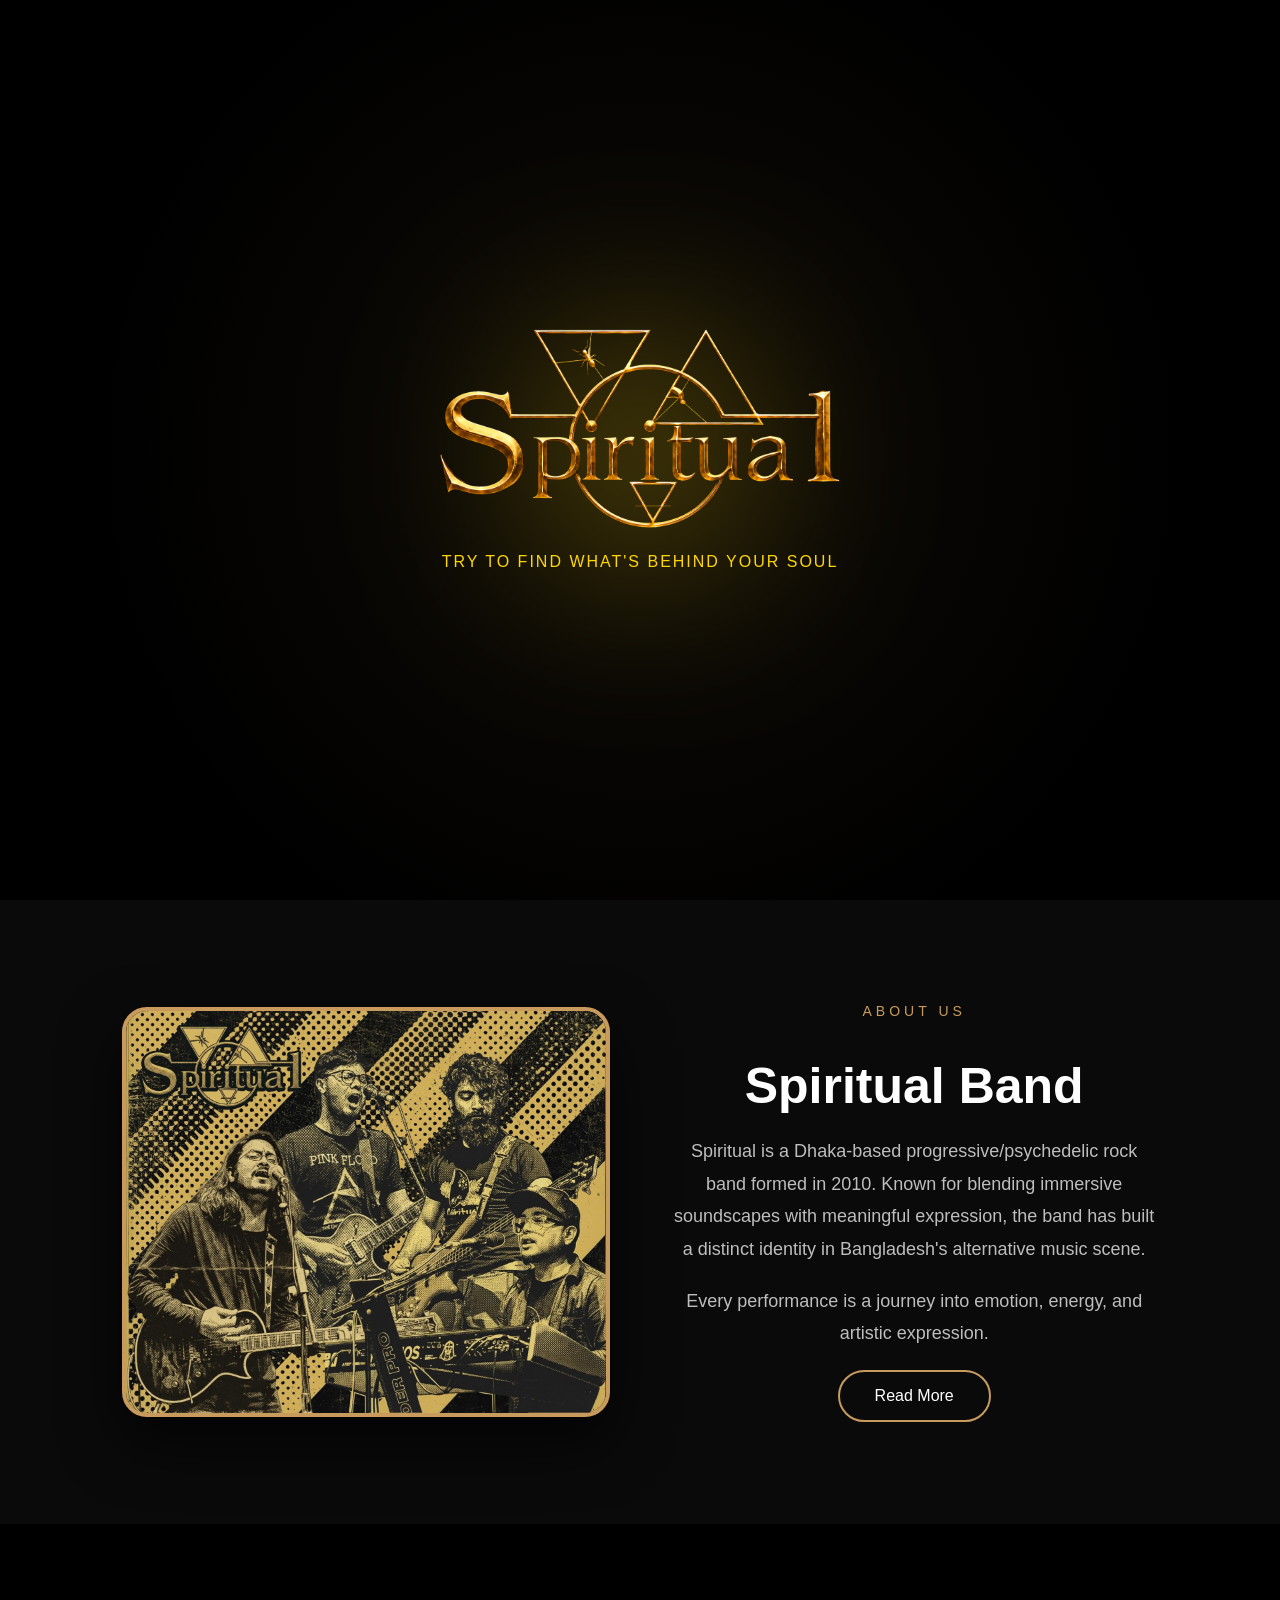
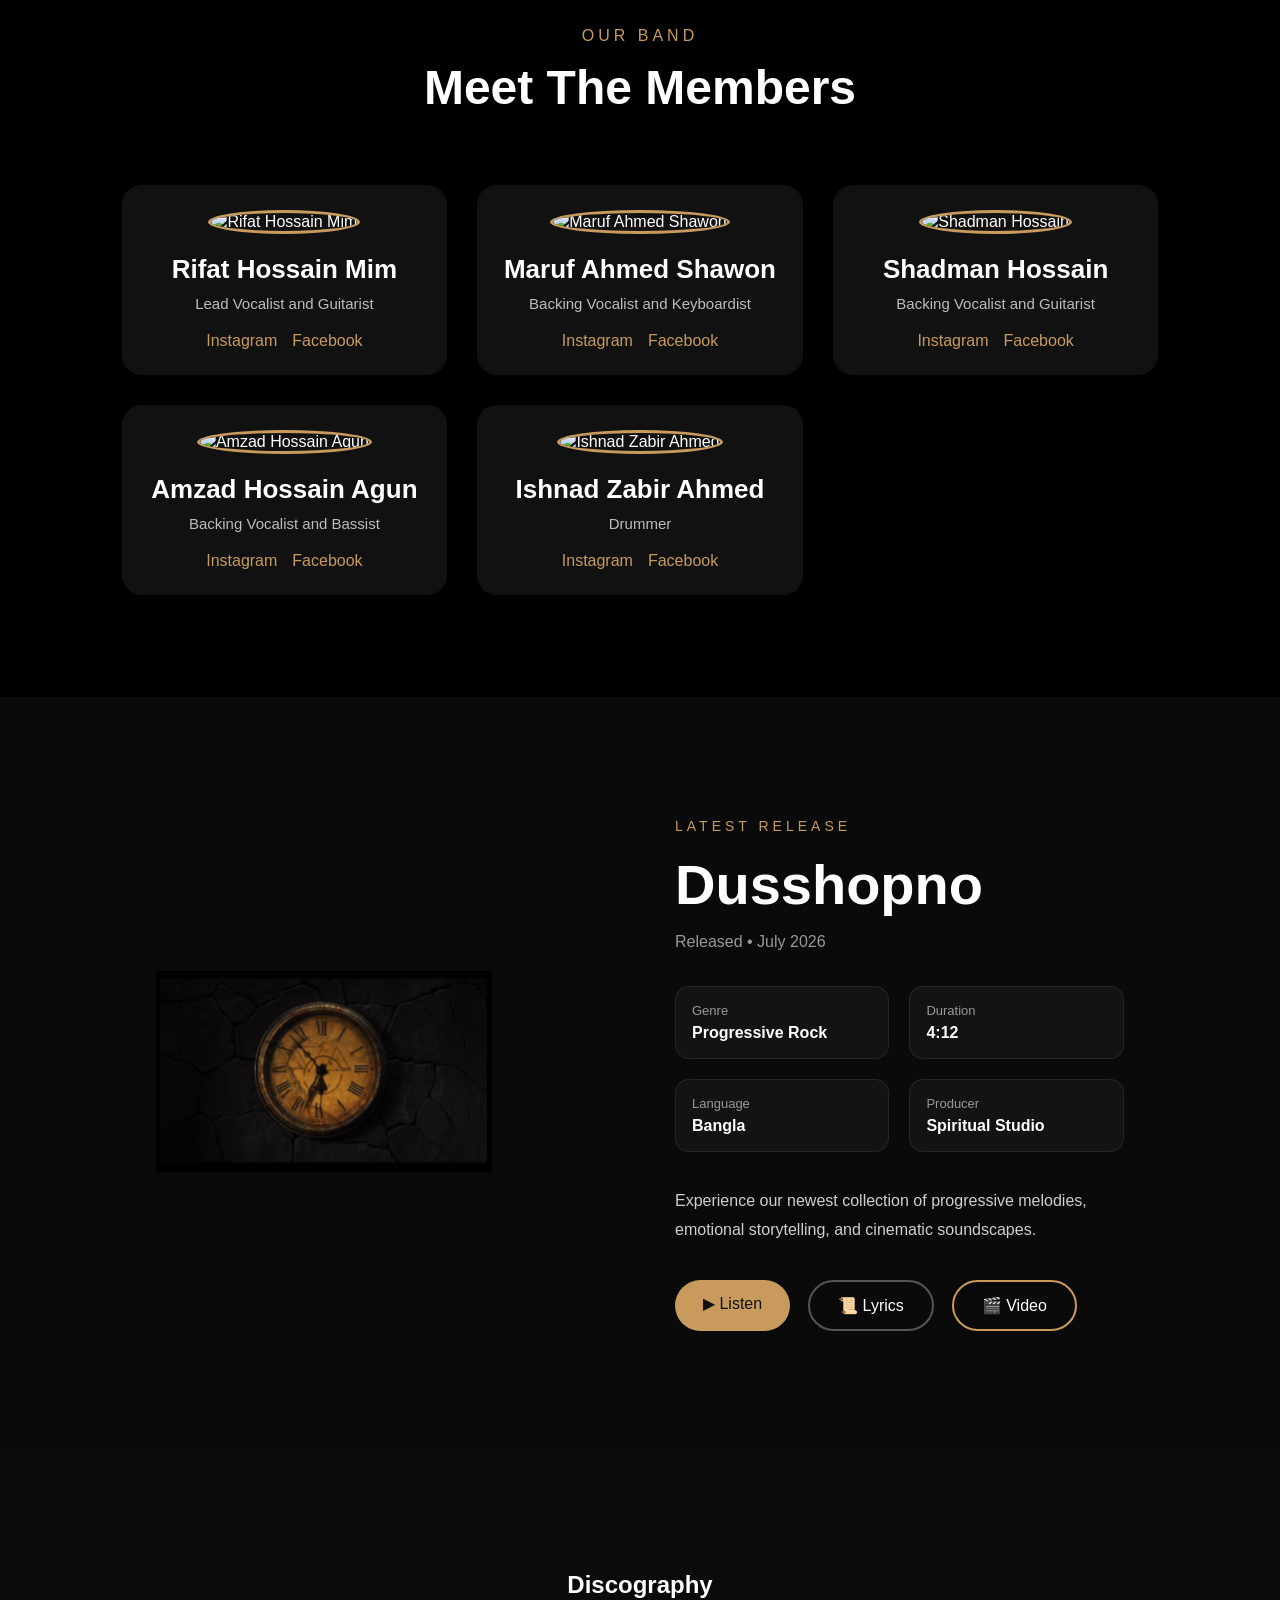
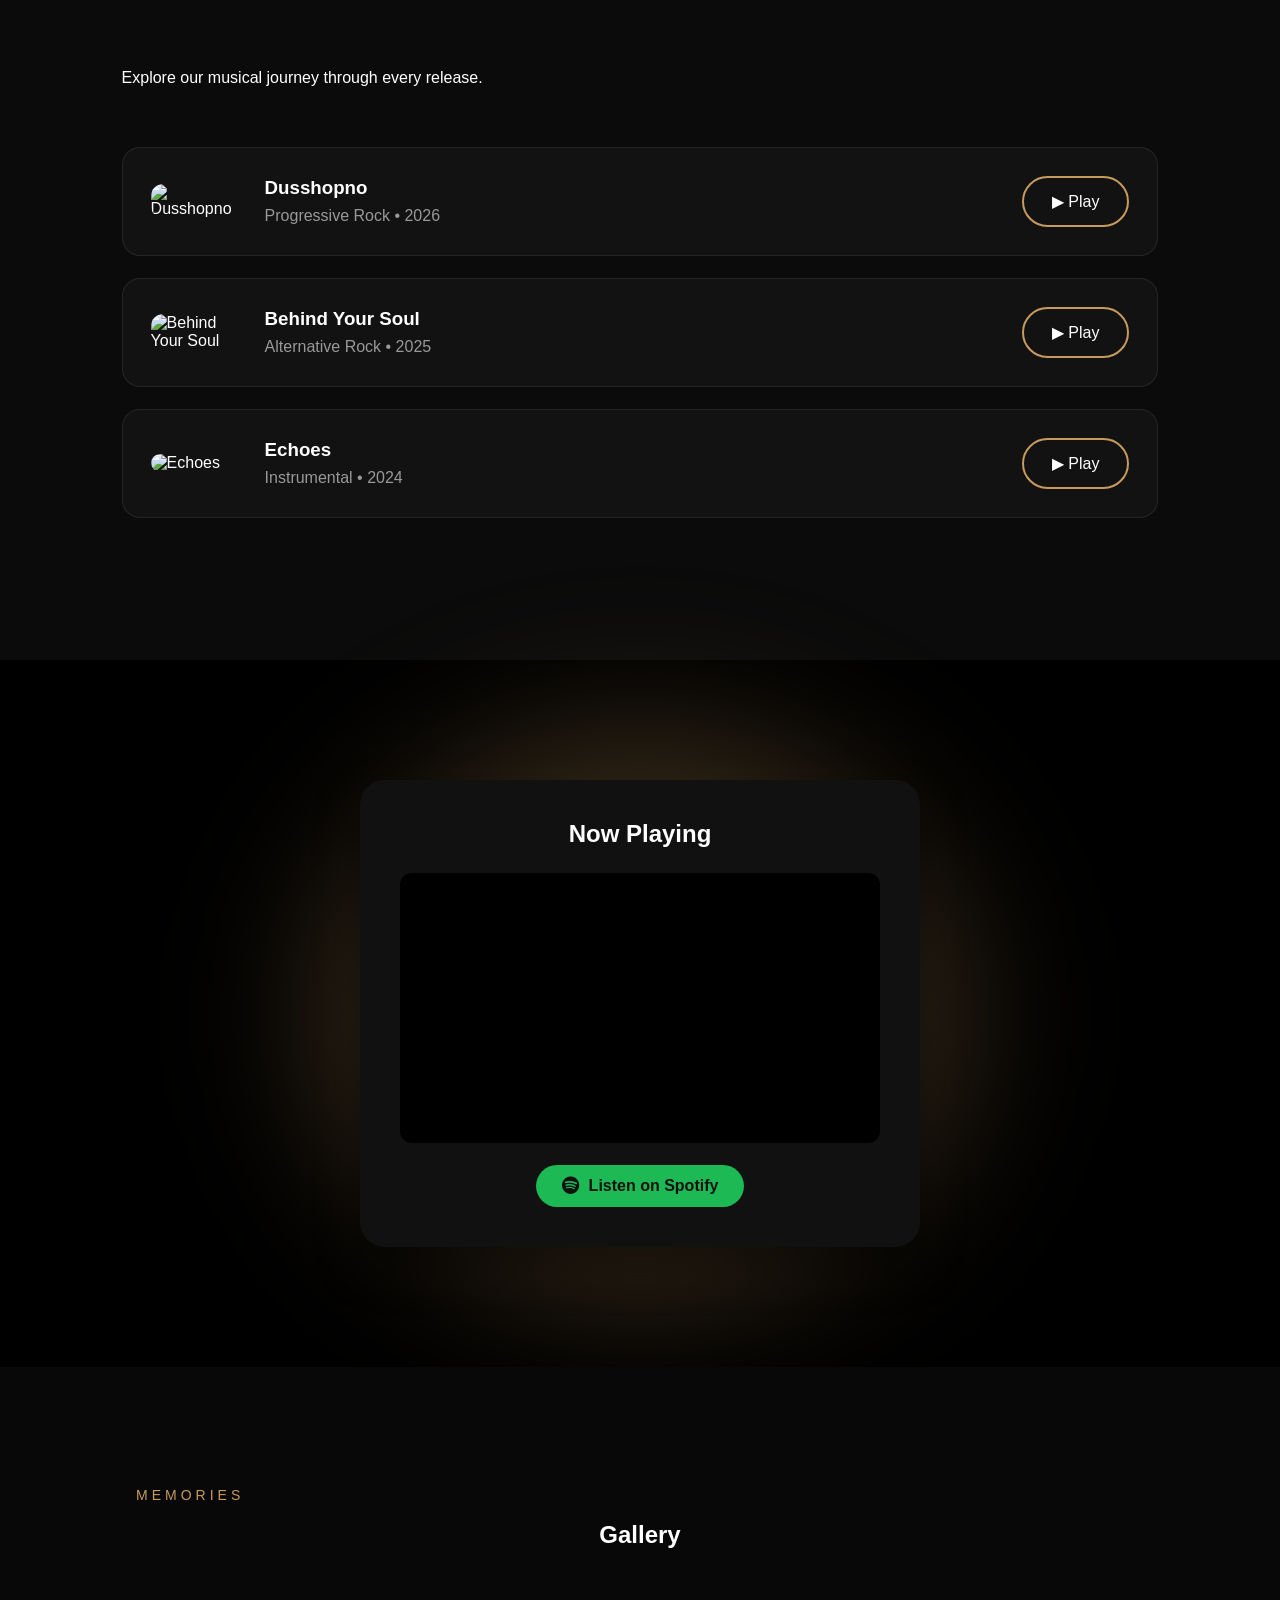
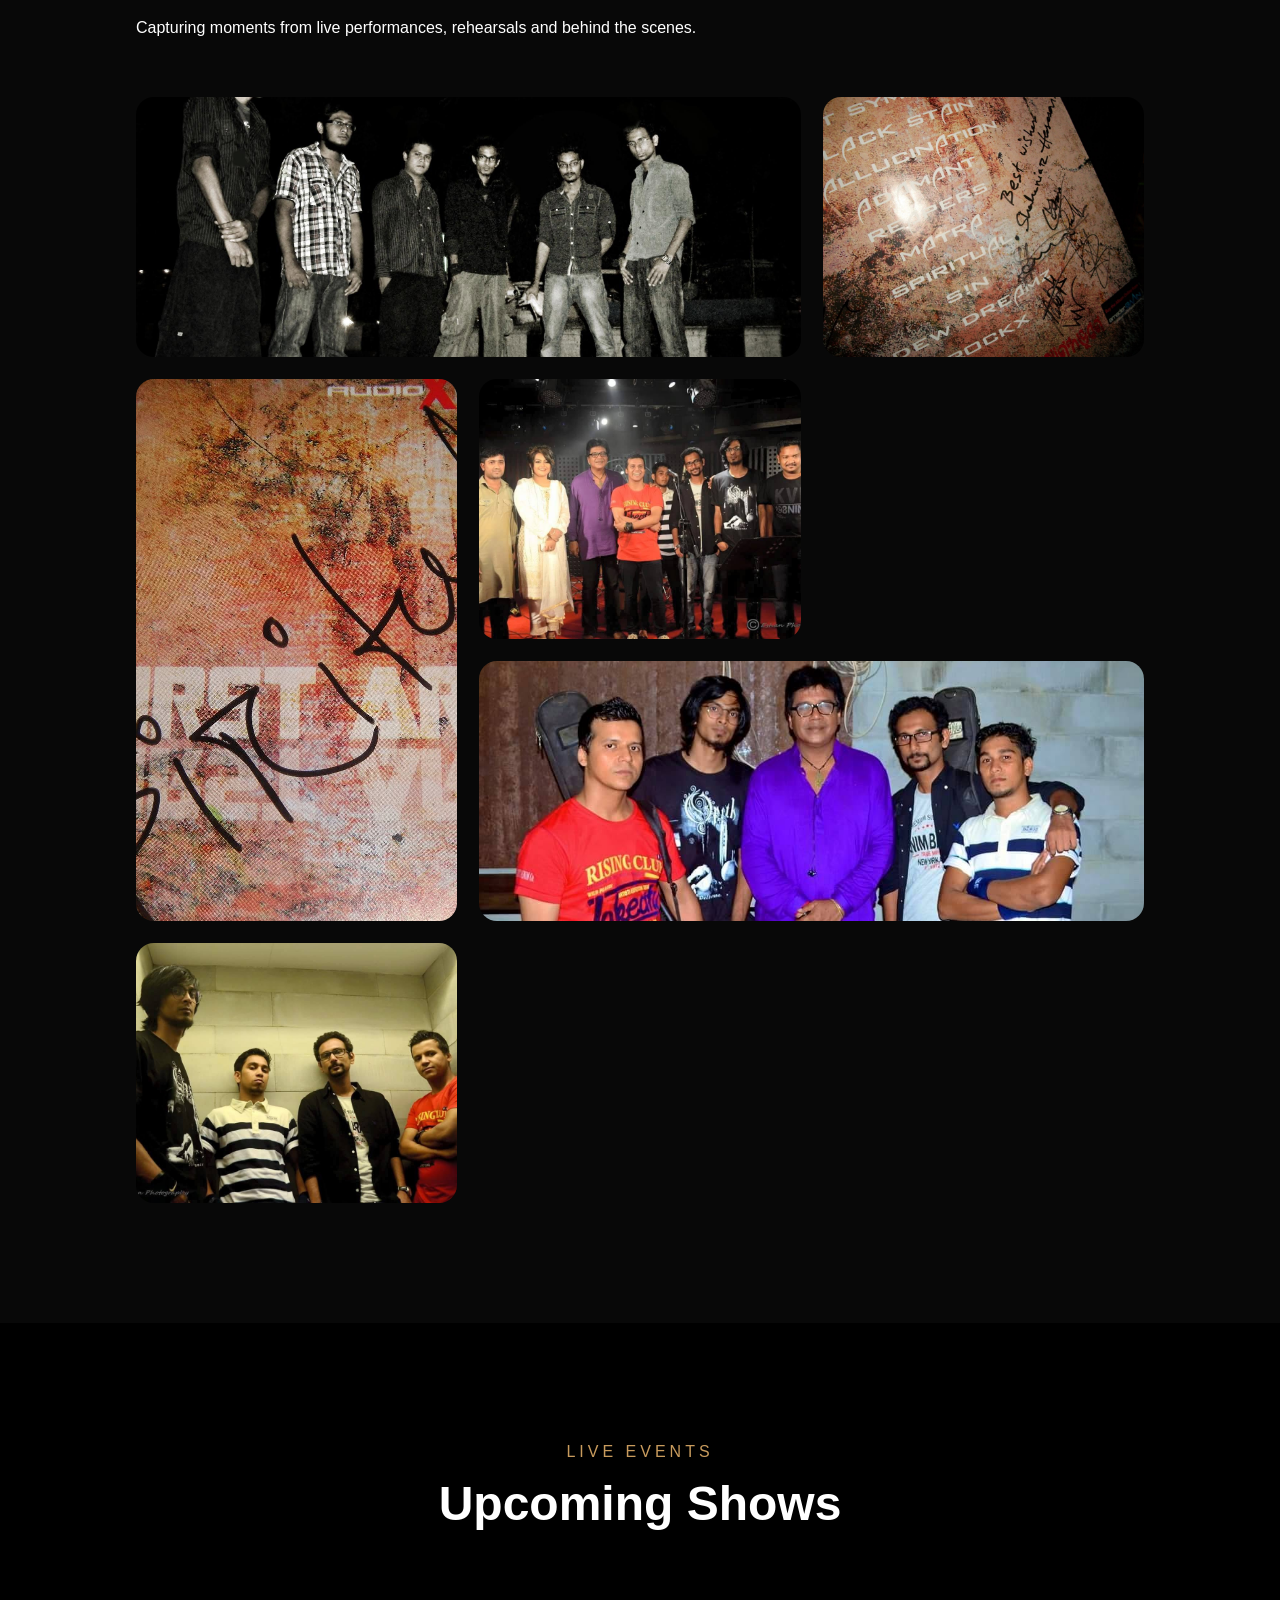
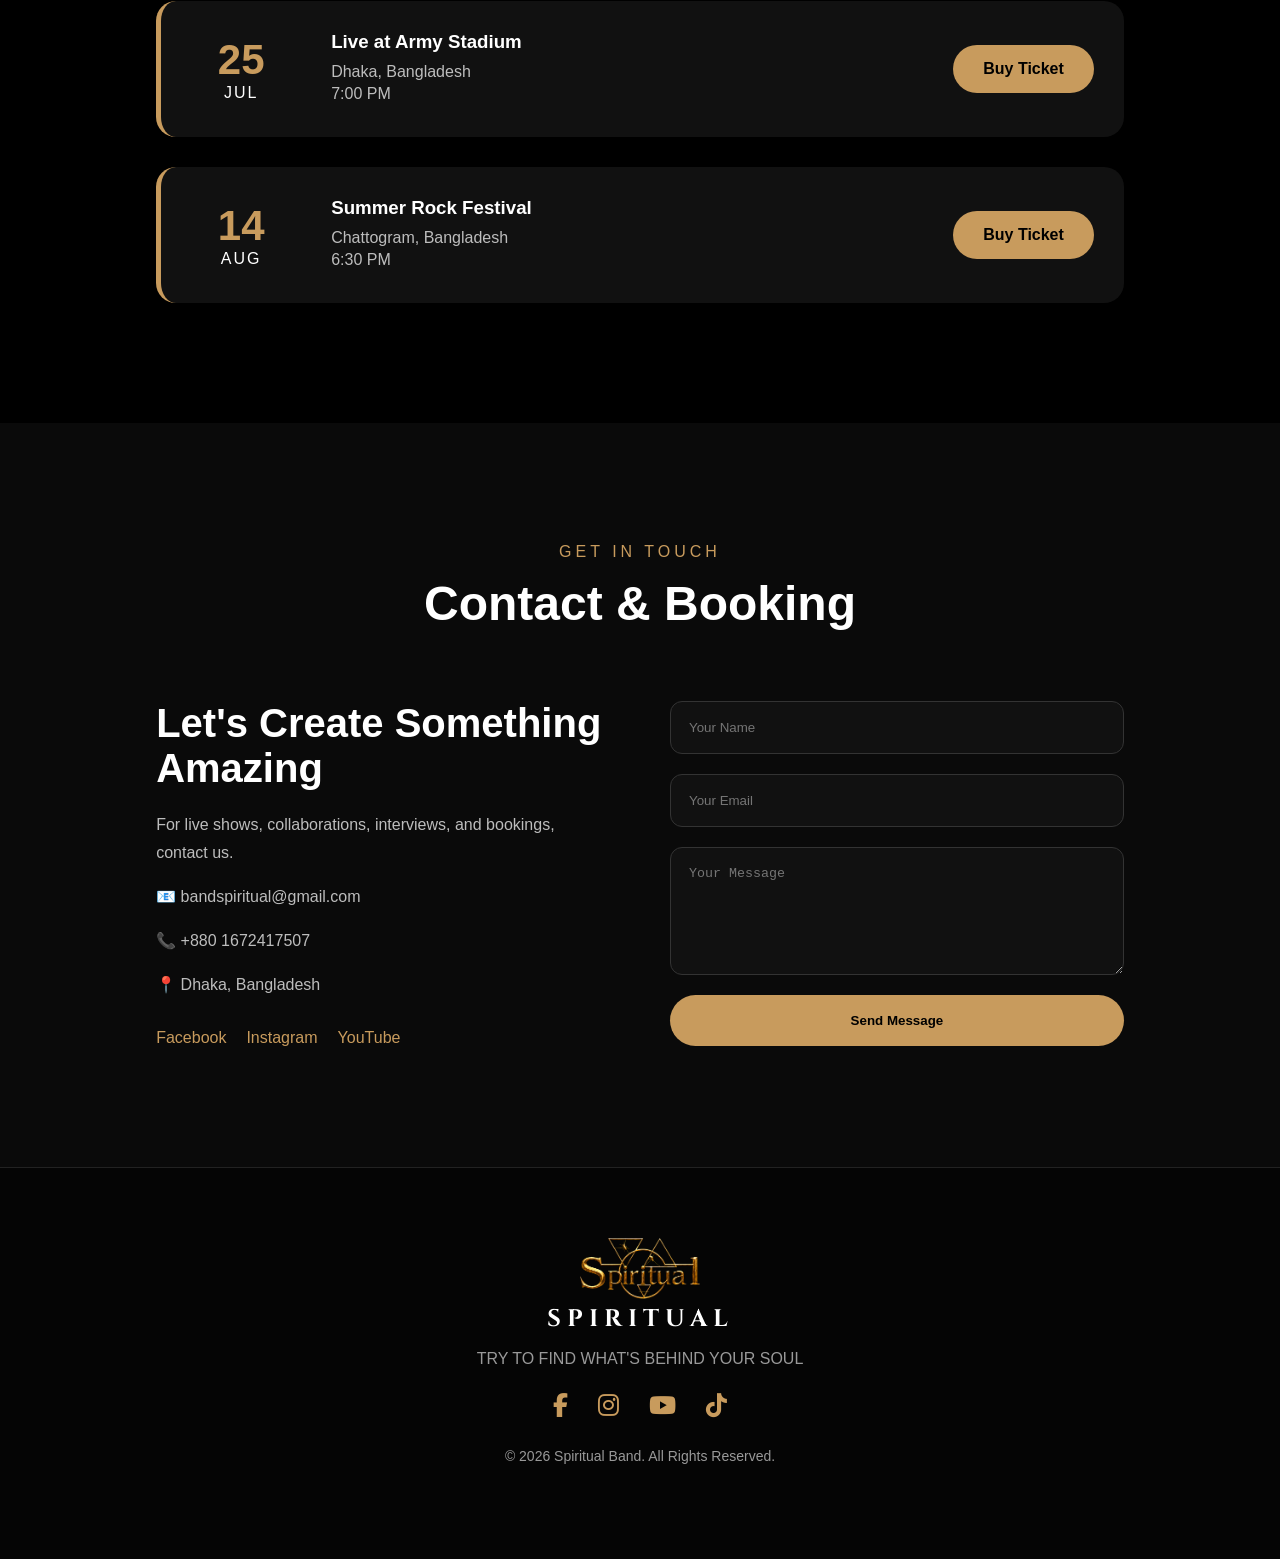
==== index.html @ 1801bd1a "Connect music player with youtube and spotify" ====
<!DOCTYPE html>
<html lang="en">
<head>
    <meta charset="UTF-8">
    <meta name="viewport" content="width=device-width, initial-scale=1.0">

    <link rel="preconnect" href="https://fonts.googleapis.com">
    <link rel="preconnect" href="https://fonts.gstatic.com" crossorigin>
    <link href="https://fonts.googleapis.com/css2?family=Cinzel:wght@400;600;700&family=Poppins:wght@300;400;500;600&display=swap" rel="stylesheet">   
    <link rel="stylesheet" href="css/style.css">
    <link rel="stylesheet"
    href="https://cdnjs.cloudflare.com/ajax/libs/font-awesome/6.5.2/css/all.min.css">

    <title>Spiritual Band</title>
</head>
<body>
   <div id="preloader">
    <div class="smoke"></div>
    <div class="loader-overlay"></div>

    <div class="loader-content">

        <img src="assets/images/SL logo.png" class="loader-logo">

        <p class="loader-text">
            TRY TO FIND WHAT'S BEHIND YOUR SOUL
        </p>

    </div>
</div>

<!-- 🔊 SOUND -->
<audio id="introSound" src="assets/sounds/intro.mp3"></audio>

    
    <header>

    <nav class="navbar">

        <a href="#home" class="logo">
            <img src="./assets/images/SL logo.png" alt="SPIRITUAL Logo">
        </a>

        <ul class="nav-links">

            <li><a href="#home">Home</a></li>
            <li><a href="#about">About</a></li>
            <li><a href="#members">Members</a></li>
            <li><a href="#music">Music</a></li>
            <li><a href="#gallery">Gallery</a></li>
            <li><a href="#events">Events</a></li>
            <li><a href="#contact">Contact</a></li>

        </ul>




 <div class="hamburgerBtn" id="hamburgerBtn">
    ☰
</div>

<div class="menu-overlay" id="overlay"></div>
    </nav>

</header>
    
 
    <main>
        
        <section class="hero" id="home">


    <!-- Dark Overlay -->
    <div class="hero-overlay"></div>
    <div class="hero-balance"></div>

    <!-- Hero Content -->
    <div class="hero-content fade-up">

        <a href="#music" class="hero-btn">
            Explore Music
        </a>

    </div>

</section>
        <section class="about fade-up" id="about">

    <div class="container">

        <div class="about-image">

            <img src="assets/images/Band img.jpg" alt="Spiritual Band">

        </div>

        <div class="about-content">

            <span class="section-subtitle">
                ABOUT US
            </span>

            <h2>
                Spiritual Band
            </h2>

            <p>
                Spiritual is a Dhaka-based progressive/psychedelic rock band formed in
2010. Known for blending immersive soundscapes with meaningful
expression, the band has built a distinct identity in Bangladesh's
alternative music scene.
            </p>

            <p>
                Every performance is a journey into emotion, energy,
                and artistic expression.
            </p>

            <a href="our-story.html" class="about-btn">
                Read More
            </a>

        </div>

    </div>

</section>

<section class="members fade-up" id="members">

    <div class="members-container">

        <div class="section-title">

            <span>OUR BAND</span>

            <h2>Meet The Members</h2>

        </div>

        <div class="members-grid">

            <div class="member-card">

                <img src="assets/images/members/Mim1.jpg" alt="Rifat Hossain Mim">

                <h3>Rifat Hossain Mim</h3>

                <p>Lead Vocalist and Guitarist</p>

                <div class="socials">

                    <a href="#">Instagram</a>

                    <a href="#">Facebook</a>

                </div>

            </div>

            <div class="member-card">

                <img src="assets/images/members/Maruf1.jpg" alt="Maruf Ahmed Shawon">

                <h3>Maruf Ahmed Shawon</h3>

                <p>Backing Vocalist and Keyboardist</p>

                <div class="socials">

                    <a href="#">Instagram</a>

                    <a href="#">Facebook</a>

                </div>

            </div>

            <div class="member-card">

                <img src="assets/images/members/Shadman1.jpg" alt="Shadman Hossain">

                <h3>Shadman Hossain</h3>

                <p>Backing Vocalist and Guitarist</p>

                <div class="socials">

                    <a href="#">Instagram</a>

                    <a href="#">Facebook</a>

                </div>

            </div>

                
            <div class="member-card">

                <img src="assets/images/members/Agun1.jpg" alt="Amzad Hossain Agun">

                <h3>Amzad Hossain Agun</h3>

                <p>Backing Vocalist and Bassist</p>

                <div class="socials">

                    <a href="#">Instagram</a>

                    <a href="#">Facebook</a>

                </div>
            </div>

            <div class="member-card">

                <img src="assets/images/members/Xabir.jpg" alt="Ishnad Zabir Ahmed">

                <h3>Ishnad Zabir Ahmed</h3>

                <p>Drummer</p>

                <div class="socials">

                    <a href="#">Instagram</a>

                    <a href="#">Facebook</a>

                </div>
            </div>
            
        </div>

    </div>

</section>

<section class="album fade-up" id="album">

    <div class="album-container">

        <div class="album-image">

            <img src="assets/images/Albums/dusshopno.png"
                 alt="Latest Album">

        </div>

        <div class="album-content">

            <span class="section-subtitle">
                LATEST RELEASE
            </span>

            <h2>Dusshopno</h2>

            <p class="release-date">

Released • July 2026

</p>

<div class="album-meta">

    <div class="fade-up">

        <span>Genre</span>
        <strong>Progressive Rock</strong>

    </div>

    <div class="fade-up">

        <span>Duration</span>
        <strong>4:12</strong>

    </div>

    <div class="fade-up">

        <span>Language</span>
        <strong>Bangla</strong>

    </div>

    <div class="fade-up">

        <span>Producer</span>
        <strong>Spiritual Studio</strong>

    </div>

</div>

            <p class="album-description">

            Experience our newest collection of
            progressive melodies, emotional storytelling,
            and cinematic soundscapes.

            </p>

            <div class="album-buttons">

    <a href="#" class="listen-btn">

        ▶ Listen

    </a>

    <a href="#" class="lyrics-btn">

        📜 Lyrics

    </a>

    <a href="#" class="video-btn">

        🎬 Video

    </a>

</div>
        </div>

    </div>

</section>

<section class="discography fade-up" id="discography">


    <h2 class="section-title">
        Discography
    </h2>

    <p class="section-description">
        Explore our musical journey through every release.
    </p>

    <div class="discography-list">

        <div class="track">

            <div class="track-left">

                <img src="assets/images/albums/dusshopno.png"
                     alt="Dusshopno">

                <div>

                    <h3>Dusshopno</h3>

                    <p>
                        Progressive Rock • 2026
                    </p>

                </div>

            </div>

            <a href="#" class="track-btn">
                ▶ Play
            </a>

        </div>

        <div class="track">

            <div class="track-left">

                <img src="assets/images/albums/dusshopno.png"
                     alt="Behind Your Soul">

                <div>

                    <h3>Behind Your Soul</h3>

                    <p>
                        Alternative Rock • 2025
                    </p>

                </div>

            </div>

            <a href="#" class="track-btn">

                ▶ Play

            </a>

        </div>

        <div class="track">

            <div class="track-left">

                <img src="assets/images/albums/dusshopno.png"
                     alt="Echoes">

                <div>

                    <h3>Echoes</h3>

                    <p>

                        Instrumental • 2024

                    </p>

                </div>

            </div>

            <a href="#" class="track-btn">

                ▶ Play

            </a>

        </div>

    </div>

</section>

<section class="music-player fade-up" id="music">

    <div class="player-glow-wrap">
    <div class="player-glow"></div>
    <div class="player-container">

        <h2>Now Playing</h2>

        <div class="youtube-embed">
            <iframe
                title="YouTube player"
                src="https://www.youtube.com/embed/iO7ALjnhYc4"
                frameborder="0"
                allowfullscreen=""
                allow="accelerometer; autoplay; clipboard-write; encrypted-media; gyroscope; picture-in-picture"
                loading="lazy">
            </iframe>
        </div>

        <a href="https://open.spotify.com/track/3aGJqmYRoufuWSsKu46SDV" target="_blank" rel="noopener noreferrer" class="spotify-btn">
            <i class="fa-brands fa-spotify"></i> Listen on Spotify
        </a>

    </div>
    </div>

</section>


<section class="gallery fade-up" id="gallery">

    <span class="section-subtitle">
        MEMORIES
    </span>

    <h2 class="section-title">
        Gallery
    </h2>

    <p class="section-description">
        Capturing moments from live performances,
        rehearsals and behind the scenes.
    </p>

    <div class="gallery-grid">

        <div class="gallery-item wide">
            <img src="assets/images/Gallery/1st line up.jpg" alt="Live Performance">
        </div>

        <div class="gallery-item">
            <img src="assets/images/Gallery/Ovishopto mix album cover.jpg" alt="Band">
        </div>

        <div class="gallery-item tall">
            <img src="assets/images/Gallery/The First Arena.jpg" alt="Stage">
        </div>

        <div class="gallery-item">
            <img src="assets/images/Gallery/Baoishakhi Tv live.jpg" alt="Studio">
        </div>

        <div class="gallery-item wide">
            <img src="assets/images/Gallery/Maqsood vai.jpg" alt="Audience">
        </div>

        <div class="gallery-item">
            <img src="assets/images/Gallery/Spiritual.jpg" alt="Backstage">
        </div>

    </div>

</section>

<section class="events fade-up" id="events">

    <div class="section-title">

        <span>LIVE EVENTS</span>
        <h2>Upcoming Shows</h2>

    </div>

    <div class="events-container">

        <div class="event-card">

            <div class="event-date">

                <h3>25</h3>

                <span>JUL</span>

            </div>

            <div class="event-info">

                <h3>Live at Army Stadium</h3>
                <p>Dhaka, Bangladesh</p>
                <p>7:00 PM</p>

            </div>

            <a href="#" class="ticket-btn">

                Buy Ticket

            </a>

        </div>

        <div class="event-card">

            <div class="event-date">

                <h3>14</h3>
                <span>AUG</span>

            </div>

            <div class="event-info">

                <h3>Summer Rock Festival</h3>
                <p>Chattogram, Bangladesh</p>
                <p>6:30 PM</p>

            </div>

            <a href="#" class="ticket-btn">

                Buy Ticket

            </a>

        </div>

    </div>

</section>

<section class="contact fade-up" id="contact">

    <div class="section-title">

        <span>GET IN TOUCH</span>
        <h2>Contact & Booking</h2>

    </div>

    <div class="contact-container">

        <!-- Contact Info -->
        <div class="contact-info">

            <h3>Let's Create Something Amazing</h3>

            <p>
                For live shows, collaborations, interviews,
                and bookings, contact us.
            </p>

            <div class="contact-details">

                <p>📧 bandspiritual@gmail.com</p>

                <p>📞 +880 1672417507</p>

                <p>📍 Dhaka, Bangladesh</p>

            </div>

            <div class="social-links">

                <a href="#">Facebook</a>

                <a href="#">Instagram</a>

                <a href="#">YouTube</a>

            </div>

        </div>

        <!-- Form -->
        <div class="contact-form">

            <form id="contactForm">

                <input
                    type="text"
                    id="name"
                    placeholder="Your Name"
                    required
                >

                <input
                    type="email"
                    id="email"
                    placeholder="Your Email"
                    required
                >

                <textarea
                    id="message"
                    rows="6"
                    placeholder="Your Message"
                    required
                ></textarea>

                <button type="submit">
                    Send Message
                </button>

            </form>

        </div>

    </div>

</section>

<div id="lightbox">

    <span id="close">&times;</span>

    <img id="lightbox-img">

</div>
        
    </main>
    <footer class="footer">

    <div class="footer-content">

        <img src="assets/images/SL logo.png" alt="Spiritual Logo" class="footer-logo">

        <h2>SPIRITUAL</h2>

        <p>TRY TO FIND WHAT'S BEHIND YOUR SOUL</p>

        <div class="footer-social">

            <a href="https://www.facebook.com/spiritual.bd" target="_blank"><i class="fa-brands fa-facebook-f"></i></a>
            <a href="https://www.instagram.com/spiritualband_official" target="_blank"><i class="fa-brands fa-instagram"></i></a>
            <a href="https://www.youtube.com/@Spiritualbandofficial" target="_blank"><i class="fa-brands fa-youtube"></i></a>
            <a href="https://www.tiktok.com/@spiritualband" target="_blank"><i class="fa-brands fa-tiktok"></i></a>

        </div>

        <p class="copyright">

            © 2026 Spiritual Band. All Rights Reserved.

        </p>

    </div>

</footer>

<div id="scrollIndicator" class="scroll-indicator">↓</div>


<script src="./js/hero.js"></script>
<script src="./js/navbar.js"></script>
<script src="./js/scroll.js"></script>
<script src="./js/main.js"></script>
<script src="./js/script.js"></script>
</body>


</html>
---- css/style.css ----
@import url("variables.css");
@import url("hero.css");
@import url("navbar.css");
@import url("animations.css");
@import url("album.css");
@import url("discography.css");
@import url("gallery.css");

html{
   scroll-behavior:smooth;
   overflow-x:hidden;
}

body{
   overflow-x:hidden;
}

* {
    margin: 0;
    padding: 0;
    box-sizing: border-box;
}

body {
    font-family: Arial, sans-serif;
    background-color: #000;
    color: #fff;
}

#preloader{
    position: fixed;
    inset: 0;
    background: black;
    z-index: 99999;
    overflow: hidden;

    display: flex;
    align-items: center;
    justify-content: center;
}

.smoke{
    position: absolute;
    width: 300px;
    height: 300px;
    background: radial-gradient(circle, rgba(255,215,0,0.3), transparent);
    filter: blur(80px);
    animation: smokeMove 6s infinite alternate;
}

@keyframes smokeMove{
    from{ transform: translate(-50px, -50px); }
    to{ transform: translate(50px, 50px); }
}

.loader-content{
    text-align: center;
}

/* 🔥 LOGO ANIMATION */
.loader-logo{
    width: min(400px, 60vw);
    opacity: 0;
    transform: scale(0.8);

    animation: logoReveal 2s ease forwards;
}

/* TEXT */
.loader-text{
    margin-top: 20px;
    color: gold;
    letter-spacing: 2px;
    opacity: 0;

    animation: textFade 2s ease forwards;
    animation-delay: 1.5s;
}

@media (max-width:600px){

    .loader-text{
        font-size: clamp(9px, 3vw, 13px);
        letter-spacing: 1px;
        white-space: nowrap;
        padding: 0 10px;
    }

}

/* KEYFRAMES */
@keyframes logoReveal{
    0%{
        opacity: 0;
        transform: scale(0.6);
        filter: blur(10px);
    }
    100%{
        opacity: 1;
        transform: scale(1);
        filter: blur(0);
    }
}

@keyframes textFade{
    from{
        opacity: 0;
        transform: translateY(20px);
    }
    to{
        opacity: 1;
        transform: translateY(0);
    }
}

/* HIDE */
#preloader.hide{
    opacity: 0;
    visibility: hidden;
    pointer-events: none;
    transition: opacity 1s ease, visibility 0s linear 1s;
}

#loaderTitle{

    color: white;
    font-size: clamp(32px, 10vw, 80px);
    letter-spacing: clamp(3px, 1.5vw, 18px);
    font-family: 'Cinzel', serif;
    min-height: auto;
    text-align: center;
    white-space: nowrap;
    text-shadow:
        0 0 10px rgba(255,255,255,.2),
        0 0 25px rgba(200,155,93,.3);

}

#loaderSubtitle{

    margin-top:20px;
    color:#bfa36f;
    font-size:clamp(12px,3vw,18px);
    letter-spacing:clamp(2px,1vw,8px);
    line-height:1.6;
    text-align:center;
    opacity:0;
    transform:translateY(20px);
    transition:1s;

}

.loader-content{

    width:100%;
    max-width:700px;
    padding:0 20px;
    margin:auto;
    text-align:center;
    z-index:2;

}

.loader-line{

    width:0;
    max-width:220px;
    height:2px;

    background:#C89B5D;
    margin:35px auto;
    transition:1s;

}

.loader-overlay{

    position:absolute;
    inset:0;
    background:
    radial-gradient(circle,
    rgba(200,155,93,.08),
    transparent 70%);
    animation:pulseGlow 4s infinite;

}

@keyframes pulseGlow{

0%{

opacity:.2;
transform:scale(.9);

}

50%{

opacity:1;
transform:scale(1.15);

}

100%{

opacity:.2;
transform:scale(.9);

}

}


@media (max-width:768px){

    #loaderTitle{

    color:white;
    font-size:clamp(40px, 10vw, 80px);
    letter-spacing:clamp(4px, 2vw, 18px);
    font-family:'Cinzel', serif;
    text-align:center;
    text-shadow:
        0 0 10px rgba(255,255,255,.2),
        0 0 25px rgba(200,155,93,.3);

}

    #loaderSubtitle{

        font-size:15px;
        letter-spacing:5px;
        margin-top:20px;

    }

    .loader-line{

        max-width:180px;

    }

}

.body {
    font-family: 'Poppins', sans-serif;
    background-color: #000;
    color: #fff;
}

.html {
    scroll-behavior: smooth;
}

.about {
    padding: 100px 80px;
    background: #0d0d0d;
    text-align: center;
}

.scrolled{

background:#000;

transition:.4s;
}

.about{

    background:#0a0a0a;

    padding:120px 8%;
}

.container{

    width: min(90%, 1200px);
    margin:auto;
    display:grid;
    grid-template-columns:1fr 1fr;
    gap: clamp(20px, 5vw, 60px);
    align-items:center;
}

.about-image img{

    width:100%;
    max-width:550px;
    height:auto;
    object-fit:cover;
    border-radius:25px;
    border:4px solid #C89B5D;
    box-shadow:0 25px 60px rgba(0,0,0,.7);
    transition:.5s;
}

.about-image img:hover{

    transform:scale(1.03);
}

section {
  width: 100%;
  display: flex;
  flex-direction: column;
  align-items: center;
}

section > * {
  width: min(1200px, 90%);
}

.section-title h2{

    font-size:clamp(30px,5vw,52px);

}

.section-subtitle{

    color:#C89B5D;
    font-size:clamp(12px,2vw,14px);
    letter-spacing:3px;
    letter-spacing:4px;
    font-size:14px;
}

/* Heading */
.about-content h2{

    font-size:50px;
    margin:20px 0;
    color:white;
}

/* Paragraph */
.about-content p{

    color:#bdbdbd;
    line-height:1.8;
    margin-bottom:20px;
}

/* Button */
.about-btn{

    display:inline-block;
    padding:15px 35px;
    border:2px solid #C89B5D;
    color:white;
    text-decoration:none;
    border-radius:40px;
    transition:.4s;
}

.about-btn:hover{

    background:#C89B5D;
    color:black;
}

/*responsive design*/

@media(max-width:768px){

.container{

grid-template-columns:1fr;
text-align:center;
}

}

.members{

    background:#000;
    padding:120px 8%;
}

.section-title{

    text-align:center;
    margin-bottom:70px;
}

.section-title span{

    color:#C89B5D;
    letter-spacing:4px;
}

.section-title h2{

    font-size:clamp(30px, 8vw, 48px);
    color:white;
    margin-top:15px;
}

@media (max-width:600px){

    .section-title h2{
        font-size:clamp(22px, 8vw, 30px);
    }

}

.members-grid{

    display:grid;
    grid-template-columns:repeat(auto-fit,minmax(250px,1fr));
    gap:40px;
}

.member-card{

    background:#111;
    padding:25px;
    border-radius:20px;
    text-align:center;
    transition:.4s;
}

.member-card:hover{

    transform:translateY(-10px);
    box-shadow:0 20px 40px rgba(0,0,0,.5);
}

.member-card img{

    width:180px;
    height:180px;
    border-radius:50%;
    object-fit:cover;
    border:3px solid #C89B5D;
    margin-bottom:20px;
}

.member-card h3{

    color:white;
    margin-bottom:10px;
}

.member-card p{

    color:#bdbdbd;
    margin-bottom:20px;
}

.socials{

    display:flex;
    justify-content:center;
    gap:15px;
}

.socials a{

    color:#C89B5D;
    text-decoration:none;
    transition:.3s;
}

.socials a:hover{

    color:white;
}

.album{

    background:#0a0a0a;
    padding:120px 8%;
}

.album-container{

    max-width:1200px;
    margin:auto;
    display:grid;
    grid-template-columns:1fr 1fr;
    gap:70px;
    align-items:center;
}

@media (max-width:768px){

    .album-container{
        grid-template-columns: 1fr;
        gap: 30px;
        text-align: center;
    }

}


/* Album Cover */
/*.album-image{

    display:flex;
    justify-content:center;
}

.album-image img{

    width:100%;
    max-width:420px;
    border-radius:20px;
    box-shadow:0 25px 50px rgba(0,0,0,.6);
    transition:.5s;
}

.album-image img:hover{

    transform:scale(1.05) rotate(-2deg);
}

.album-content h2{

    font-size:52px;
    color:white;
    margin:20px 0;
}

.release-date{

    color:#C89B5D;
    margin-bottom:25px;
    letter-spacing:2px;
}

.album-content p{

    color:#bdbdbd;
    line-height:1.8;
    margin-bottom:25px;
}

.album-buttons{

    display:flex;
    gap:20px;
    flex-wrap:wrap;
}

.listen-btn{

    background:#C89B5D;
    color:black;
    padding:15px 35px;
    border-radius:50px;
    text-decoration:none;
    font-weight:bold;
    transition:.4s;
}

.listen-btn:hover{

    transform:translateY(-5px);
    box-shadow:0 0 25px rgba(200,155,93,.5);
}

.lyrics-btn{

    border:2px solid #C89B5D;
    color:white;
    padding:15px 35px;
    border-radius:50px;
    text-decoration:none;
    transition:.4s;
}

.lyrics-btn:hover{

    background:#C89B5D;
    color:black;
}

@media(max-width:768px){

.album-container{

grid-template-columns:1fr;
text-align:center;

}

.album-buttons{

justify-content:center;

}

}*/

.music-player{

    background:#000;
    padding:120px 8%;
}

.player-glow-wrap{

    position:relative;
    max-width:560px;
    margin:auto;

}

.player-glow{

    content:"";
    position:absolute;
    inset:-110px;
    border-radius:50%;
    background:
    radial-gradient(
        rgba(200,155,93,.65),
        rgba(200,155,93,.3) 40%,
        transparent 72%
    );
    filter:blur(65px);
    z-index:0;
    pointer-events:none;

}

.player-container{

    position:relative;
    z-index:1;
    max-width:560px;
    margin:auto;
    background:#111;
    border-radius:25px;
    padding:40px;
    text-align:center;
    box-shadow:0 20px 40px rgba(0,0,0,.5);
}

.youtube-embed{

    position:relative;
    width:100%;
    padding-top:56.25%; /* 16:9 aspect ratio */
    margin-top:25px;
    border-radius:12px;
    overflow:hidden;
    background:#000;
}

.youtube-embed iframe{

    position:absolute;
    inset:0;
    width:100%;
    height:100%;
    border:none;
    display:block;
}

.spotify-btn{

    display:inline-flex;
    align-items:center;
    justify-content:center;
    gap:10px;
    margin-top:22px;
    padding:12px 26px;
    border-radius:50px;
    background:#1DB954;
    color:#111;
    font-weight:600;
    text-decoration:none;
    transition:.3s;
}

.spotify-btn:hover{

    transform:translateY(-3px);
    box-shadow:0 8px 20px rgba(29,185,84,.4);
}

.spotify-btn i{

    font-size:18px;
}



/*.gallery{

    background:#0a0a0a;
    padding:120px 8%;
}

.gallery-grid{

    display:grid;
    grid-template-columns:repeat(auto-fit,minmax(300px,1fr));
    gap:25px;
}

.gallery-item{

    width:100%;
    height:280px;
    object-fit:cover;
    border-radius:18px;
    cursor:pointer;
    transition:.4s;
}

.gallery-item:hover{

    transform:scale(1.05);
    box-shadow:0 20px 40px rgba(0,0,0,.5);
}

#lightbox{

    position:fixed;
    inset:0;
    background:rgba(0,0,0,.95);
    display:none;
    justify-content:center;
    align-items:center;
    z-index:9999;
}

#lightbox img{

    max-width:90%;
    max-height:90%;
    border-radius:20px;
}

#close{

    position:absolute;
    top:30px;
    right:40px;
    color:white;
    font-size:50px;
    cursor:pointer;
}*/

.events{

    background:#000;
    padding:120px 8%;
}

.events-container{

    max-width:1100px;
    margin:auto;
    display:flex;
    flex-direction:column;
    gap:30px;
}

.event-card{

    display:flex;
    justify-content:space-between;
    align-items:center;
    background:#111;
    padding:30px;
    border-radius:20px;
    transition:.4s;
    border-left:5px solid #C89B5D;
}

.event-card:hover{

    transform:translateY(-5px);
    box-shadow:0 20px 40px rgba(0,0,0,.5);
}

.event-date{

    text-align:center;
    min-width:100px;
}

.event-date h3{

    font-size:42px;
    color:#C89B5D;
}

.event-date span{

    color:white;
    letter-spacing:2px;
}

.event-info{

    flex:1;
    margin-left:40px;
}

.event-info h3{

    color:white;
    margin-bottom:10px;
}

.event-info p{

    color:#bdbdbd;
    margin:4px 0;
}

.ticket-btn{

    background:#C89B5D;
    color:black;
    padding:15px 30px;
    text-decoration:none;
    border-radius:40px;
    font-weight:bold;
    transition:.3s;
}

.ticket-btn:hover{

    transform:scale(1.05);
    box-shadow:0 0 25px rgba(200,155,93,.5);
}

@media(max-width:768px){

.event-card{

flex-direction:column;
text-align:center;
gap:25px;

}

.event-info{

margin-left:0;
}

}

.contact{

    background:#0a0a0a;
    padding:120px 8%;
}

.contact-container{

    max-width:1200px;
    margin:auto;
    display:grid;
    grid-template-columns:1fr 1fr;
    gap:60px;
    align-items:center;
}

.contact-info h3{

    color:white;
    font-size:clamp(24px, 7vw, 40px);
    margin-bottom:20px;
}

.contact-info p{

    color:#bdbdbd;
    line-height:1.8;
    margin-bottom:15px;
}

.social-links{

    display:flex;
    gap:20px;
    margin-top:30px;
}

.social-links a{

    color:#C89B5D;
    text-decoration:none;
    transition:.3s;
}

.social-links a:hover{

    color:white;
}

.contact-form form{

    display:flex;
    flex-direction:column;
    gap:20px;
}

.contact-form input,
.contact-form textarea{

    width:100%;
    padding:18px;
    background:#111;
    border:1px solid #333;
    color:white;
    border-radius:12px;
    outline:none;
}

.contact-form input:focus,
.contact-form textarea:focus{

    border-color:#C89B5D;
}

.contact-form button{

    background:#C89B5D;
    color:black;
    border:none;
    padding:18px;
    border-radius:40px;
    font-weight:bold;
    cursor:pointer;
    transition:.3s;
}

.contact-form button:hover{

    transform:translateY(-3px);
    box-shadow:0 0 20px rgba(200,155,93,.4);
}

@media(max-width:768px){

.contact-container{

grid-template-columns:1fr;

}
}

.footer{

    background:#050505;
    padding:70px 8%;
    text-align:center;
    border-top:1px solid #222;

}

.footer-logo{
    
    
    width:120px;
    

}

.footer h2{
    font-family: 'Cinzel', serif;
    color:white;
    letter-spacing:6px;
    margin-bottom:15px;

}

.footer p{

    color:#999;
    margin-bottom:25px;

}

.footer-social{

    display:flex;
    justify-content:center;
    gap:30px;
    margin-bottom:30px;

}

.footer-social a{

    color:#C89B5D;
    text-decoration:none;
    transition:.3s;

}

.footer-social a:hover{

    color:white;

}

.copyright{

    font-size:14px;
    color:#666;

}

#backToTop{

    position:fixed;
    bottom:30px;
    right:30px;
    width:55px;
    height:55px;
    border:none;
    border-radius:50%;
    background:#C89B5D;
    color:black;
    font-size:24px;
    cursor:pointer;
    display:block;
    z-index: 9999;;
    transition:.3s;

}

#backToTop:hover{

    transform:translateY(-5px);
    box-shadow:0 0 25px rgba(200,155,93,.5);

}

.footer-social i{

    font-size:24px;

}


#scrollNavigator{

    position:fixed;
    right:30px;
    bottom:30px;
    width:70px;
    height:70px;
    cursor:pointer;
    z-index:9999;

}

#navArrow{

    position:absolute;
    top:50%;
    left:50%;
    transform:translate(-50%,-50%);
    color:white;
    font-size:26px;

}

.progress-bg{

    fill:none;
    stroke:#333;
    stroke-width:4;

}

.progress-circle{

    fill:none;
    stroke:#C89B5D;
    stroke-width:4;

}

body.menu-open{

    overflow:hidden;

}

/* ======================================
   ABOUT RESPONSIVE
====================================== */

.about{
    padding: clamp(70px, 8vw, 120px) 5%;
}

.container{
    gap: clamp(30px, 5vw, 60px);
}

.about-image{
    display:flex;
    justify-content:center;
}

.about-image img{
    width:100%;
    max-width:500px;
}

.about-content h2{
    font-size:clamp(30px,5vw,50px);
}

.about-content p{
    font-size:clamp(15px,2vw,18px);
}

@media(max-width:768px){

    .container{
        grid-template-columns:1fr;
        text-align:center;
    }

    .about-content{
        order:2;
    }

    .about-image{
        order:1;
    }

}

/* ======================================
   MEMBERS RESPONSIVE
====================================== */

.members{
    padding:clamp(70px,8vw,120px) 5%;
}

.members-grid{

    display:grid;

    grid-template-columns:
        repeat(auto-fit,minmax(250px,1fr));

    gap:30px;

}

.member-card{

    padding:25px;

}

.member-card img{

    width:clamp(120px,30vw,180px);
    height:clamp(120px,30vw,180px);

}

.member-card h3{

    font-size:clamp(20px,3vw,26px);

}

.member-card p{

    font-size:15px;

}

@media(max-width:480px){

    .members-grid{

        grid-template-columns:1fr;

    }

}

/* ======================================
   MUSIC PLAYER RESPONSIVE
====================================== */

@media(max-width:480px){

    .player-container{
        padding:24px;
    }

    .spotify-btn{
        padding:10px 20px;
        font-size:14px;
    }

}





/* ==========================================
   OUR STORY PAGE
========================================== */

.story-hero{
    padding: 160px 8% 80px;
    background:#0d0d0d;
}

.story-section{
    padding: 80px 8%;
    background:#0a0a0a;
}

.story-section:nth-of-type(even){
    background:#0d0d0d;
}


/* ==========================================
   OUR STORY - LINEUP LIST
========================================== */

.lineup-list{
    display:flex;
    flex-direction:column;
    gap:20px;
    width:min(90%,900px);
    margin:40px auto 0;
}

.lineup-row{
    display:flex;
    align-items:center;
    gap:25px;
    background:rgba(255,255,255,.04);
    border:1px solid rgba(255,255,255,.08);
    border-radius:16px;
    padding:20px;
    text-align:left;
}

.lineup-row img{
    width:80px;
    height:80px;
    border-radius:50%;
    object-fit:cover;
    flex-shrink:0;
}

.lineup-row h3{
    color:white;
    margin-bottom:4px;
}

.lineup-row p{
    color:#C89B5D;
    margin-bottom:4px;
}

.lineup-row span{
    color:#999;
    font-size:14px;
}

@media (max-width:480px){

    .lineup-row{
        flex-direction:column;
        text-align:center;
    }

}

/* ==========================================
   OUR STORY - LISTS & PARTNER TIERS
========================================== */

.story-list{
    margin:15px 0;
    padding-left:20px;
    color:#cfcfcf;
    line-height:1.9;
}

.partner-tiers{
    display:grid;
    grid-template-columns:1fr;
    gap:25px;
    margin-top:35px;
}

.partner-tier{
    background:rgba(255,255,255,.04);
    border:1px solid rgba(255,255,255,.08);
    border-radius:16px;
    padding:25px;
}

.partner-tier h3{
    color:white;
    margin-bottom:15px;
}

.partner-tier h3 span{
    color:#C89B5D;
    font-weight:400;
    font-size:.7em;
}

.partner-tier ul{
    padding-left:20px;
    color:#cfcfcf;
    line-height:1.8;
}
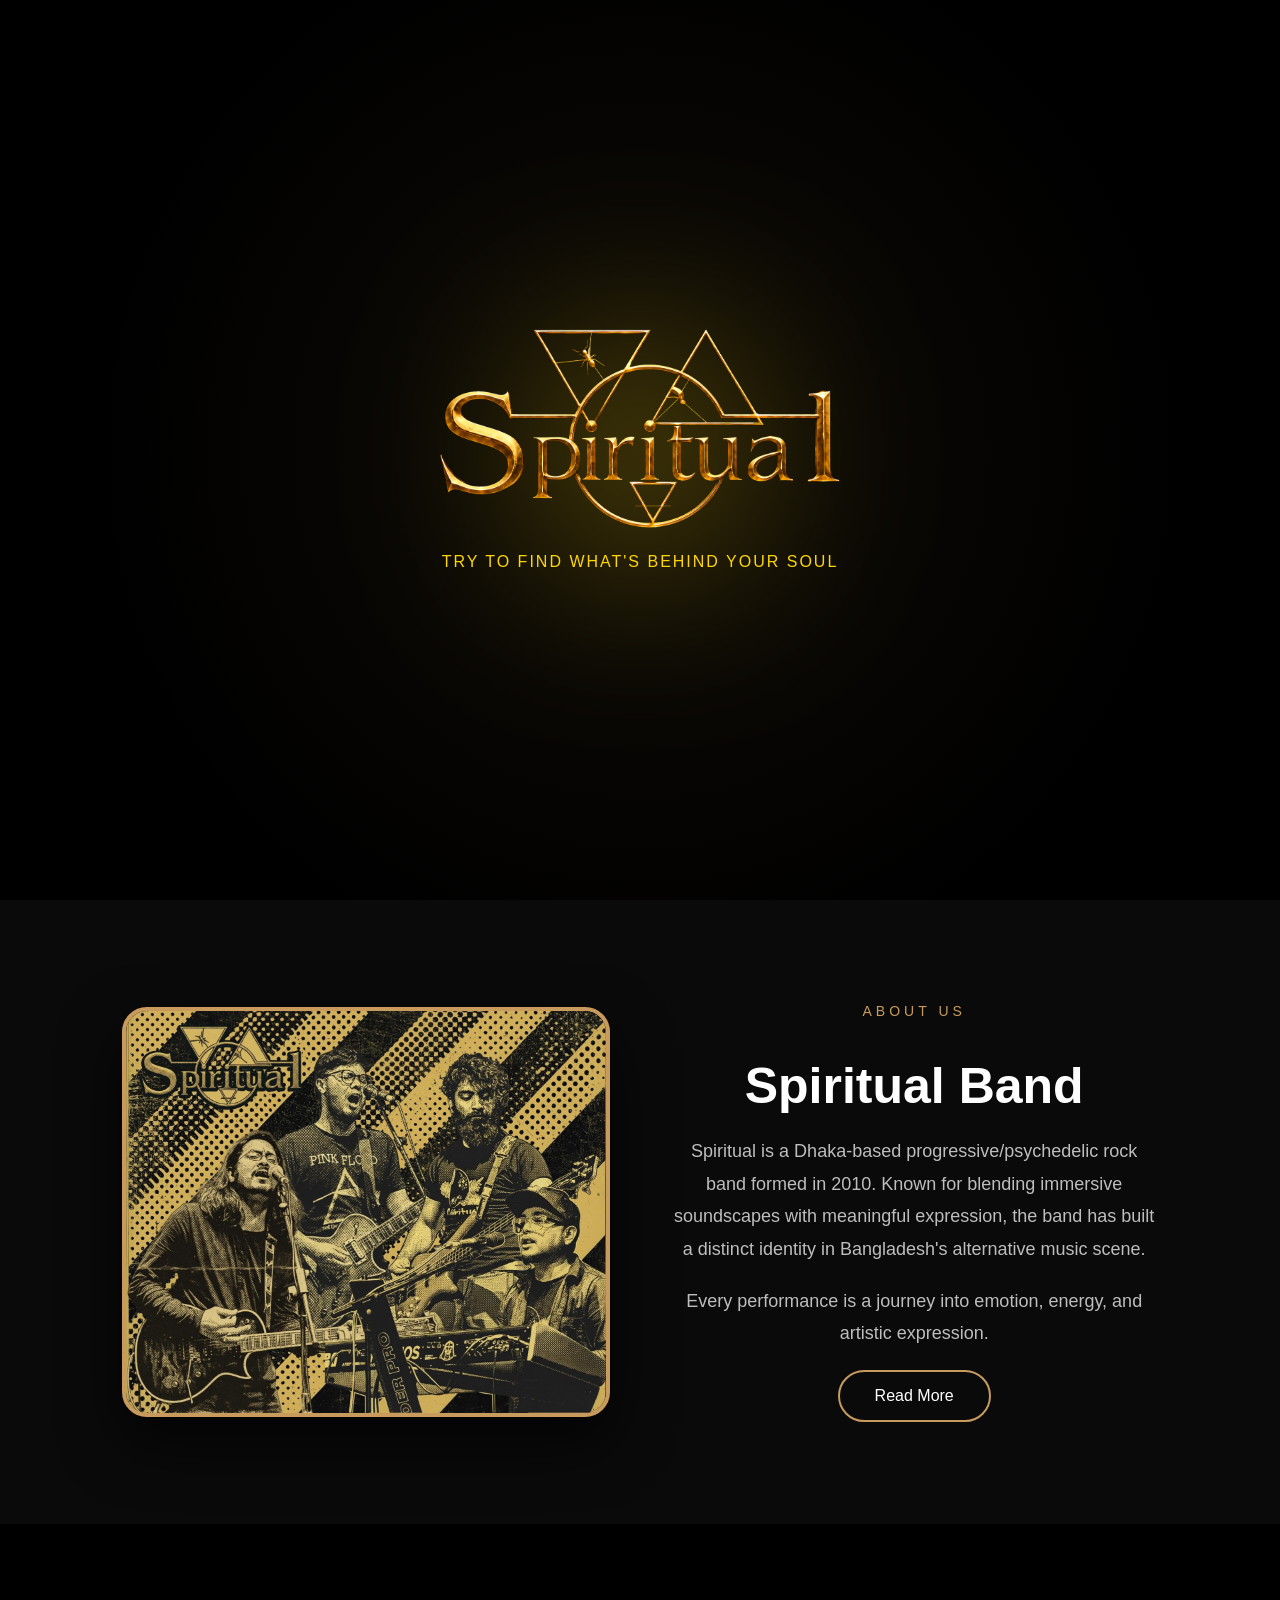
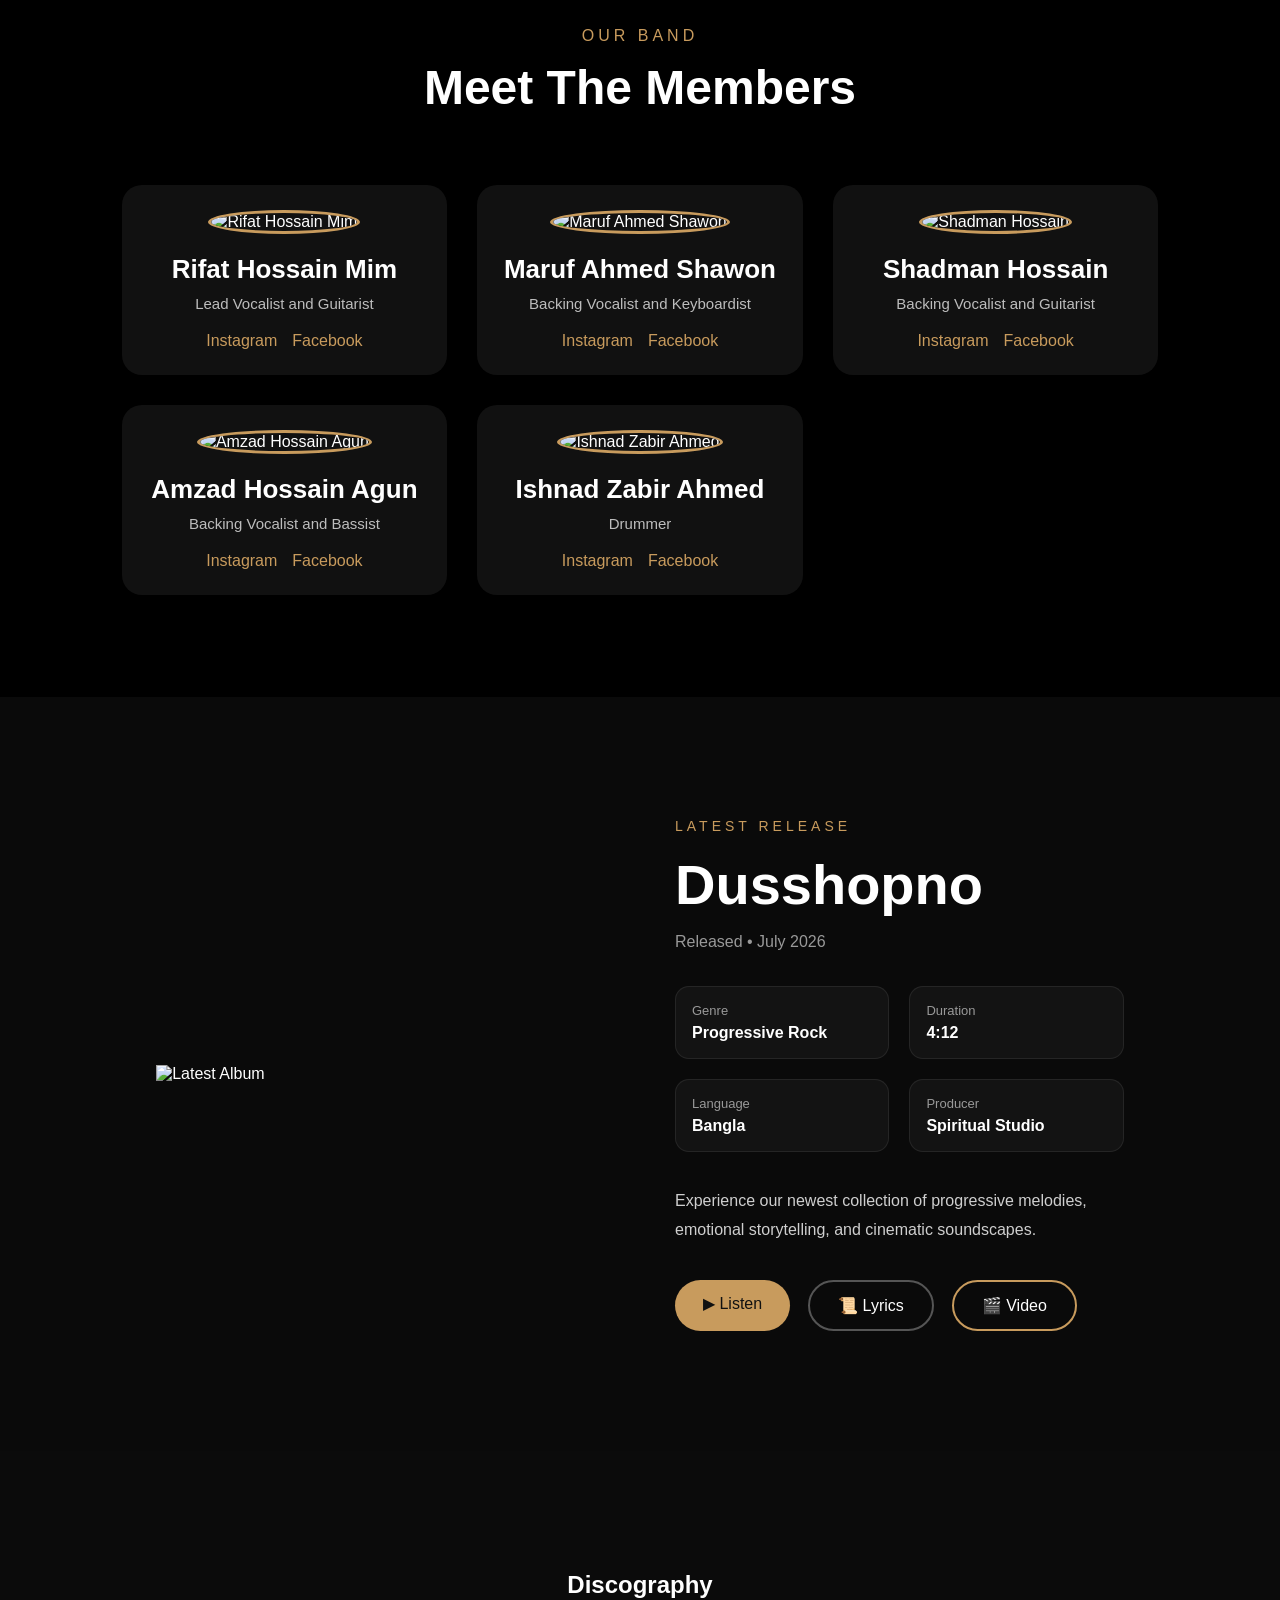
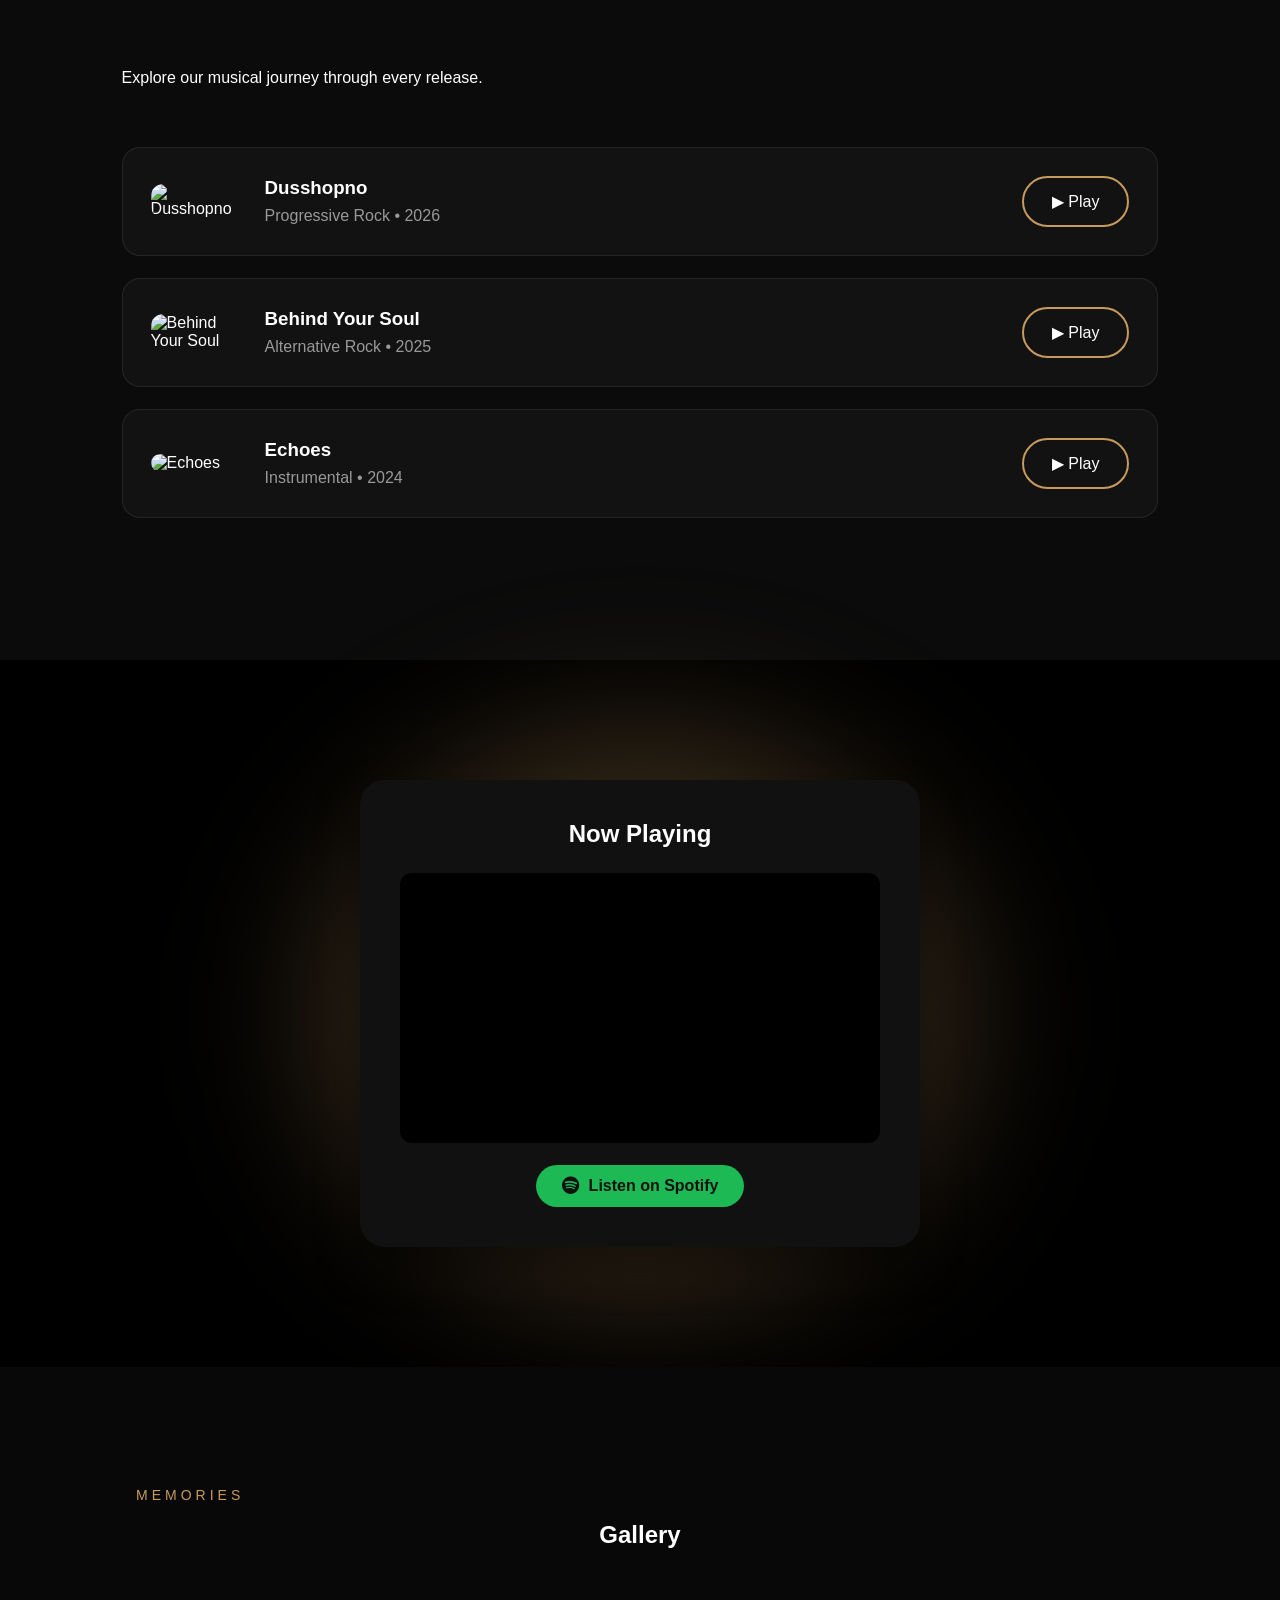
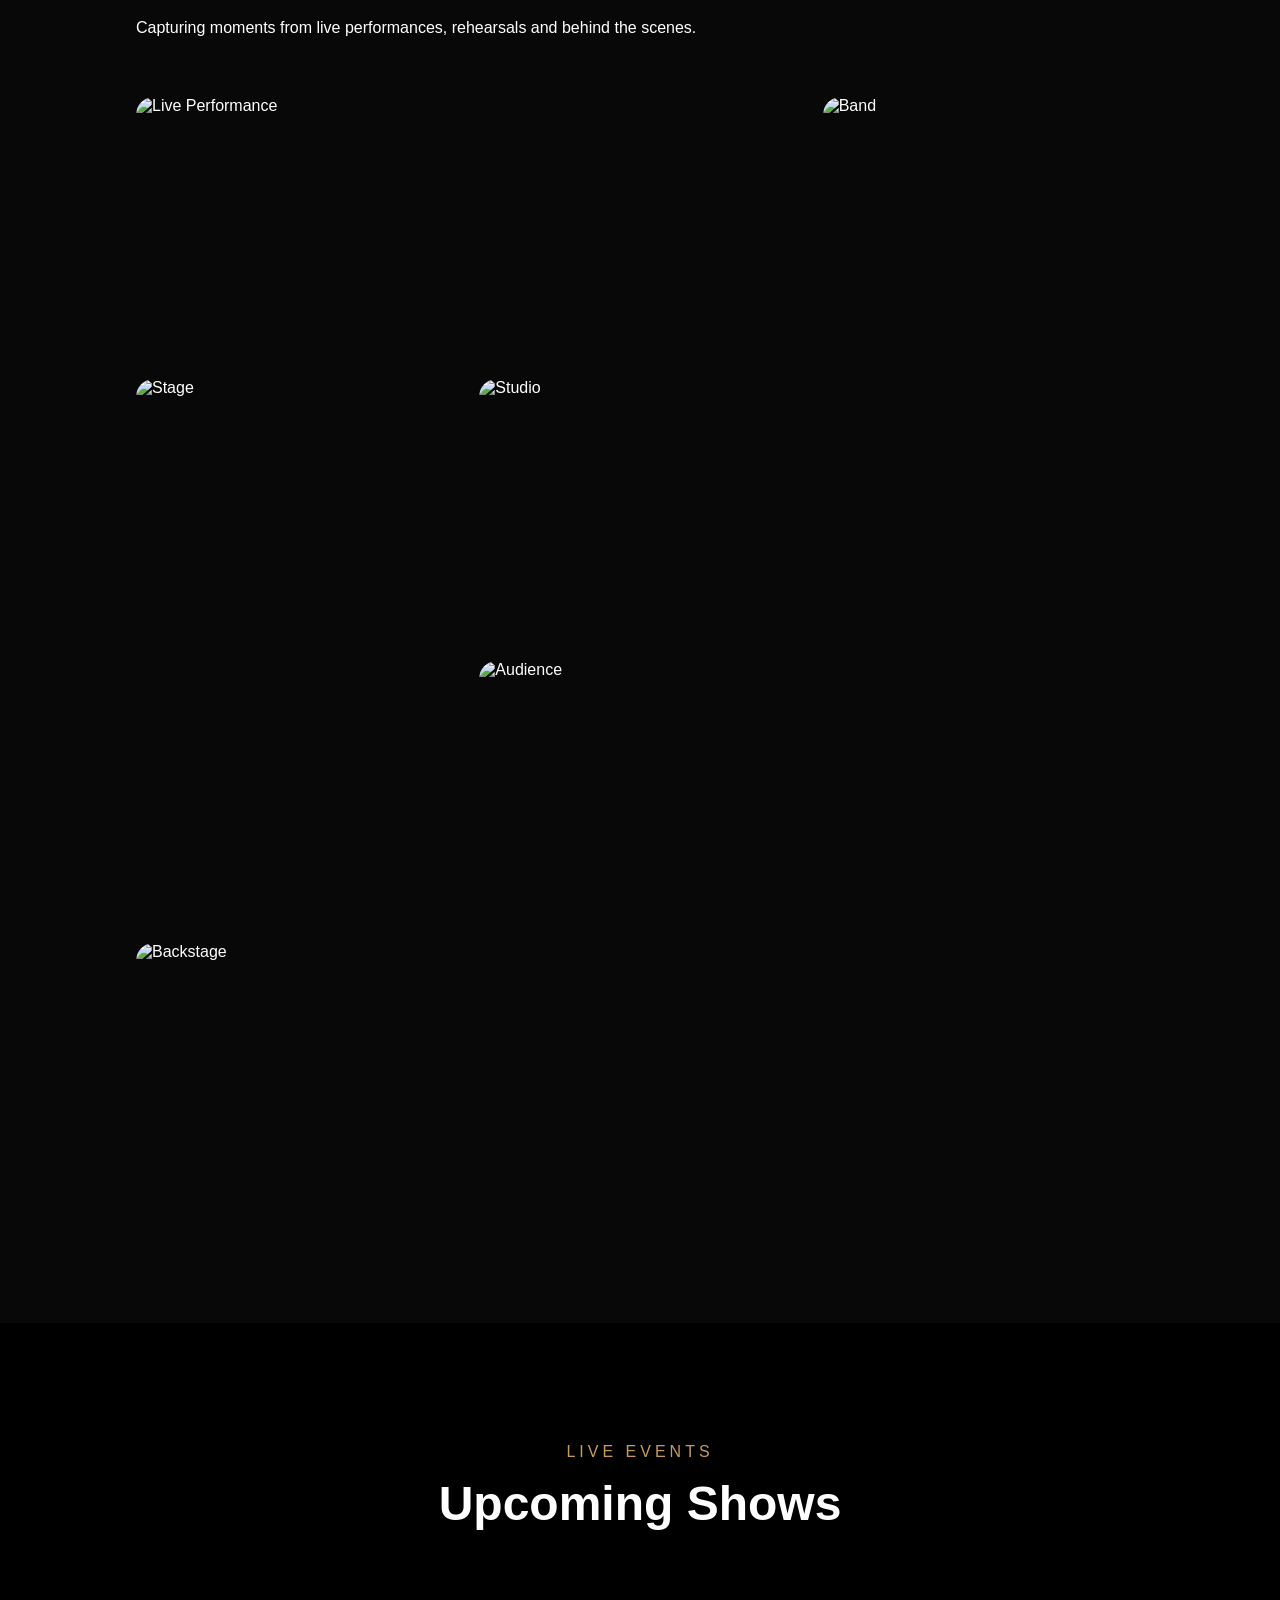
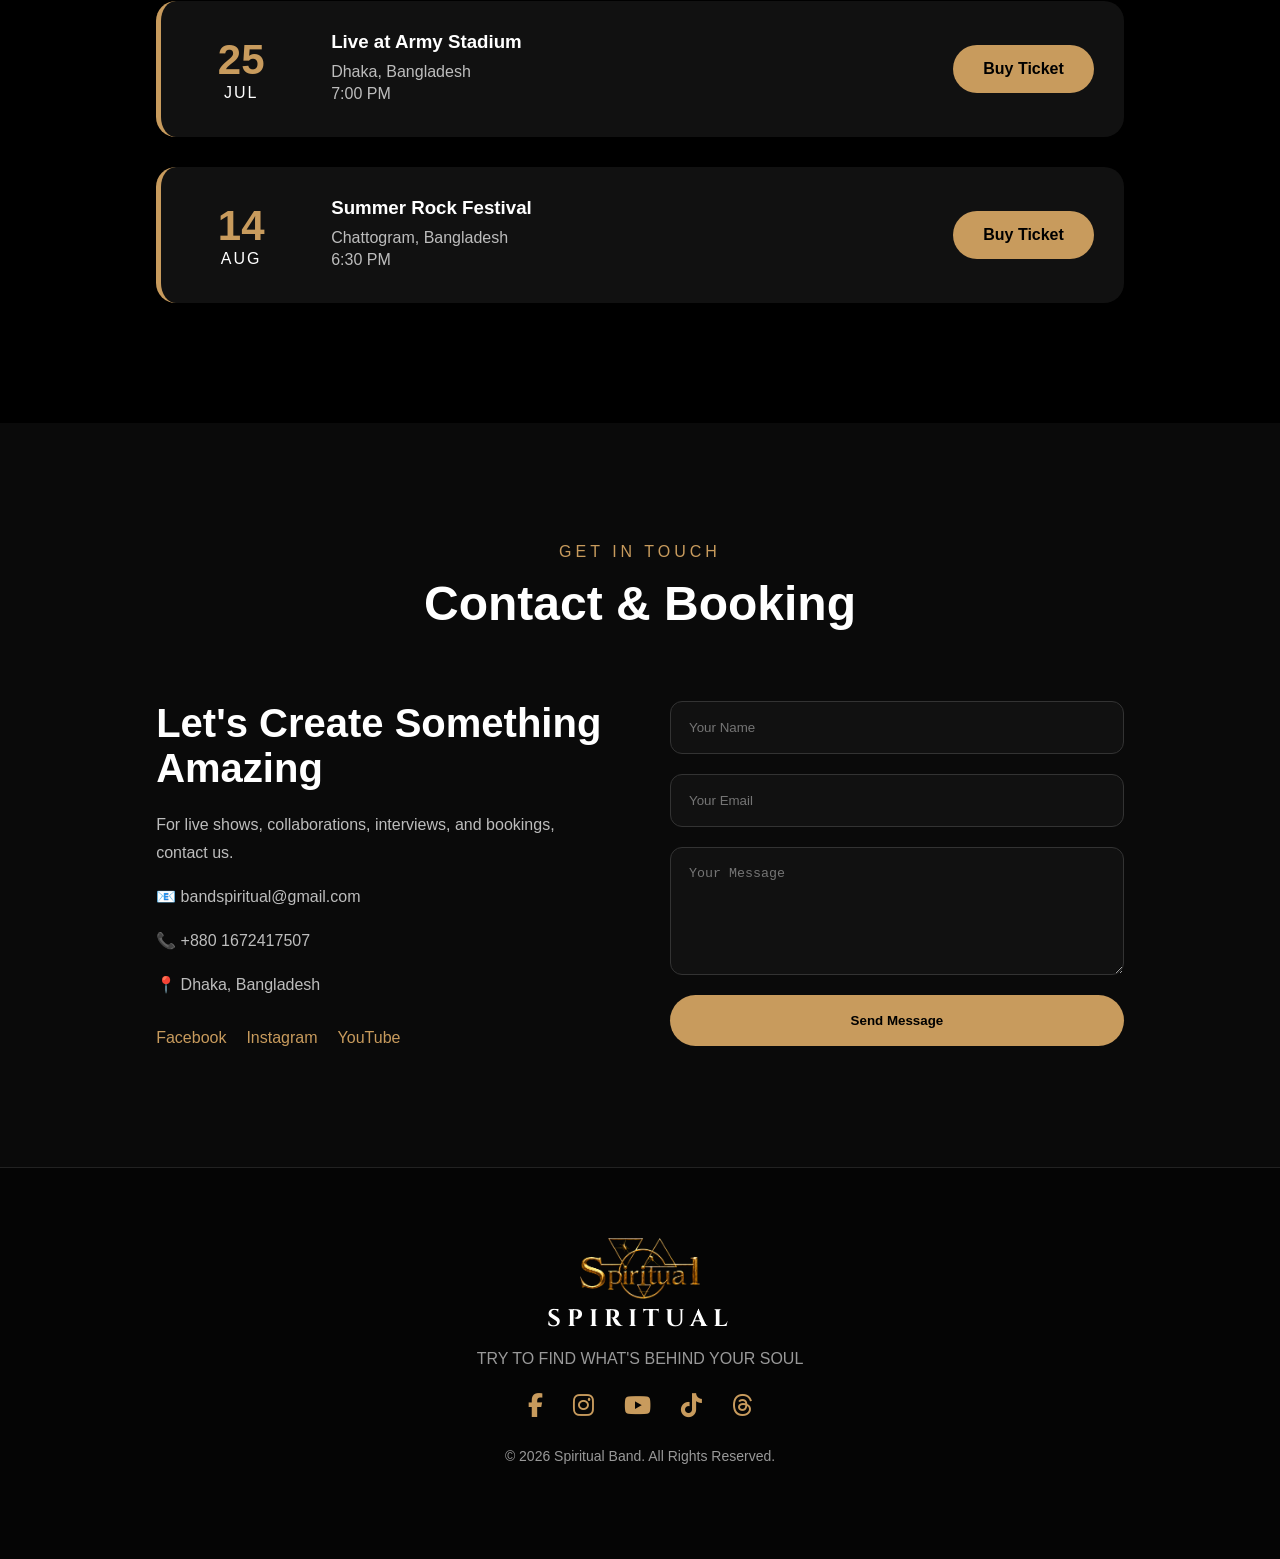
==== commit f3efd5bb: "updated the our-story section" ====
--- a/index.html
+++ b/index.html
@@ -242,7 +242,7 @@
 
         <div class="album-image">
 
-            <img src="assets/images/Albums/dusshopno.png"
+            <img src="assets/images/albums/dusshopno.png"
                  alt="Latest Album">
 
         </div>
@@ -473,27 +473,27 @@
     <div class="gallery-grid">
 
         <div class="gallery-item wide">
-            <img src="assets/images/Gallery/1st line up.jpg" alt="Live Performance">
+            <img src="assets/images/gallery/1st line up.jpg" alt="Live Performance">
         </div>
 
         <div class="gallery-item">
-            <img src="assets/images/Gallery/Ovishopto mix album cover.jpg" alt="Band">
+            <img src="assets/images/gallery/Ovishopto mix album cover.jpg" alt="Band">
         </div>
 
         <div class="gallery-item tall">
-            <img src="assets/images/Gallery/The First Arena.jpg" alt="Stage">
+            <img src="assets/images/gallery/The First Arena.jpg" alt="Stage">
         </div>
 
         <div class="gallery-item">
-            <img src="assets/images/Gallery/Baoishakhi Tv live.jpg" alt="Studio">
+            <img src="assets/images/gallery/Baoishakhi Tv live.jpg" alt="Studio">
         </div>
 
         <div class="gallery-item wide">
-            <img src="assets/images/Gallery/Maqsood vai.jpg" alt="Audience">
+            <img src="assets/images/gallery/Maqsood vai.jpg" alt="Audience">
         </div>
 
         <div class="gallery-item">
-            <img src="assets/images/Gallery/Spiritual.jpg" alt="Backstage">
+            <img src="assets/images/gallery/Spiritual.jpg" alt="Backstage">
         </div>
 
     </div>
@@ -599,11 +599,11 @@
 
             <div class="social-links">
 
-                <a href="#">Facebook</a>
-
-                <a href="#">Instagram</a>
-
-                <a href="#">YouTube</a>
+                <a href="https://www.facebook.com/spiritual.bd" target="_blank">Facebook</a>
+
+                <a href="https://www.instagram.com/spiritualband_official" target="_blank">Instagram</a>
+
+                <a href="https://www.youtube.com/@Spiritualbandofficial" target="_blank">YouTube</a>
 
             </div>
 
@@ -672,7 +672,7 @@
             <a href="https://www.instagram.com/spiritualband_official" target="_blank"><i class="fa-brands fa-instagram"></i></a>
             <a href="https://www.youtube.com/@Spiritualbandofficial" target="_blank"><i class="fa-brands fa-youtube"></i></a>
             <a href="https://www.tiktok.com/@spiritualband" target="_blank"><i class="fa-brands fa-tiktok"></i></a>
-
+            <a href="https://www.threads.com/spiritualband_official" target="_blank"><i class="fa-brands fa-threads"></i></a>
         </div>
 
         <p class="copyright">
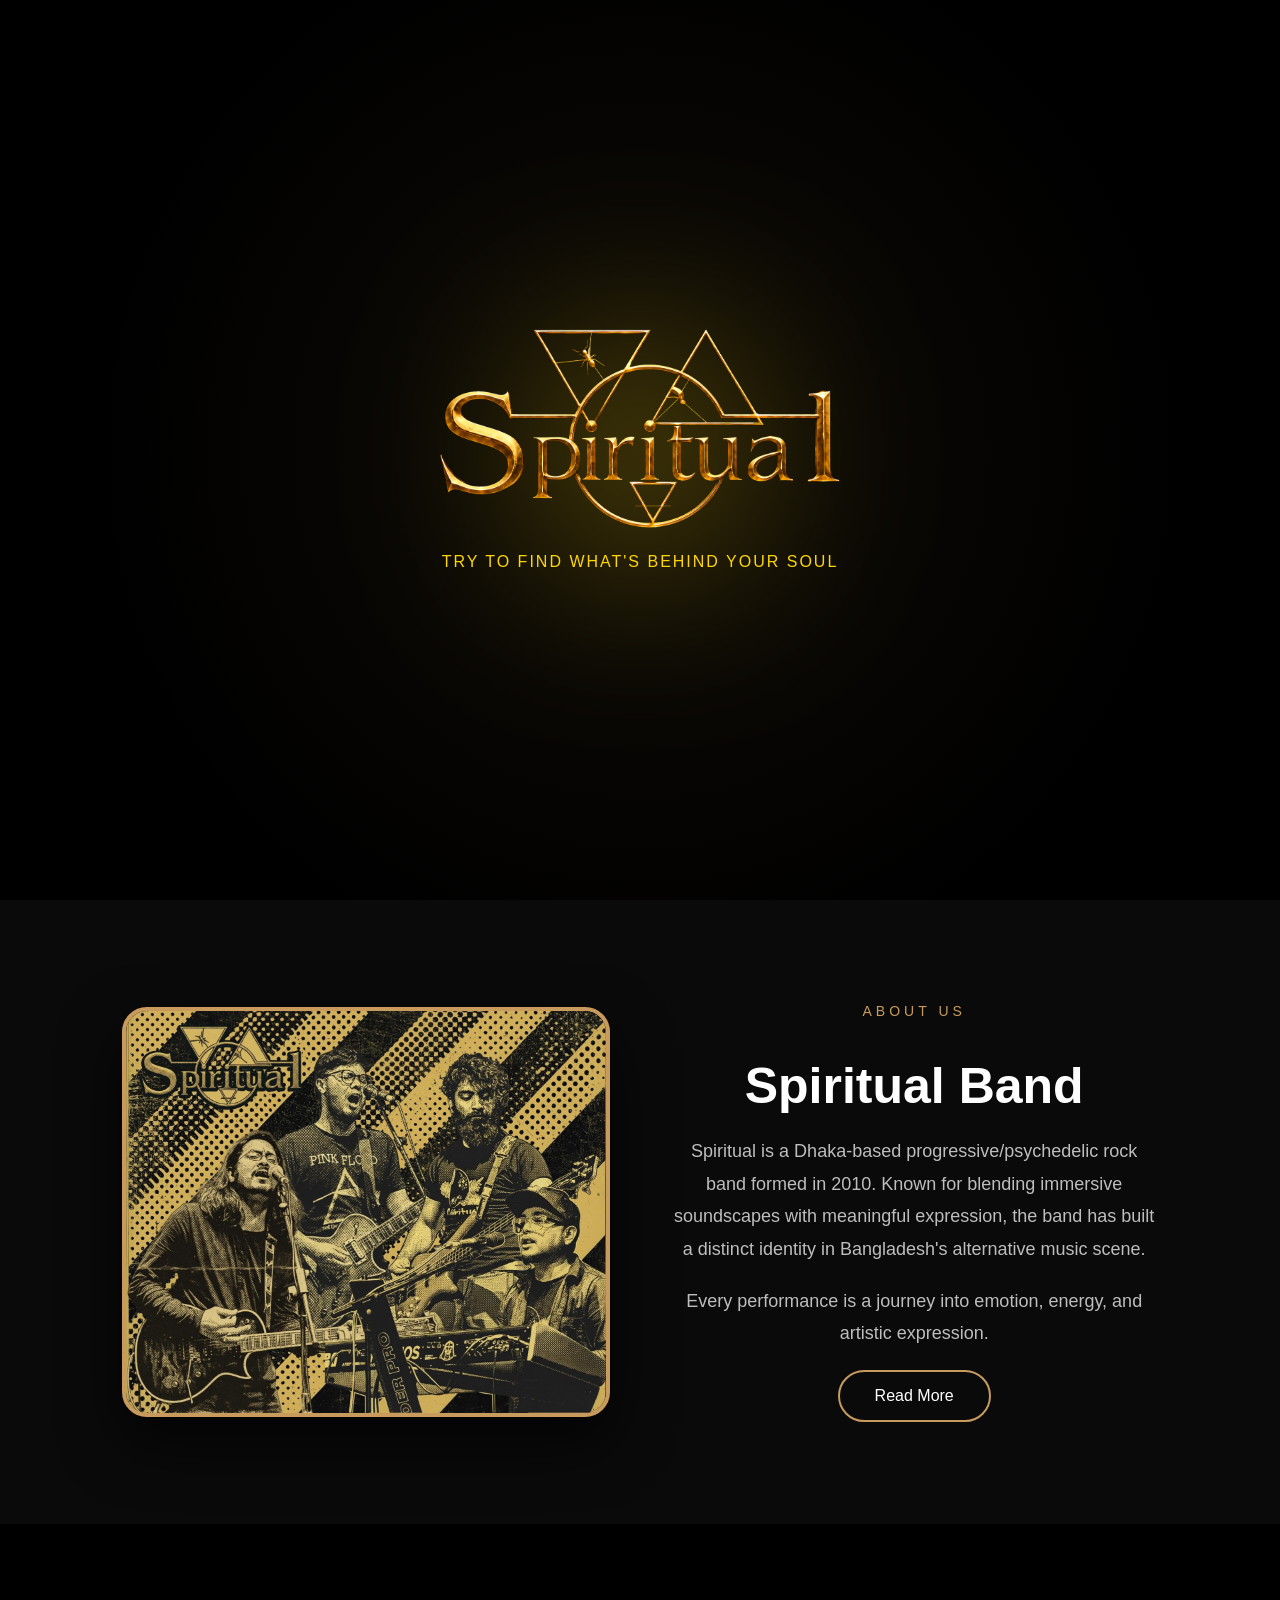
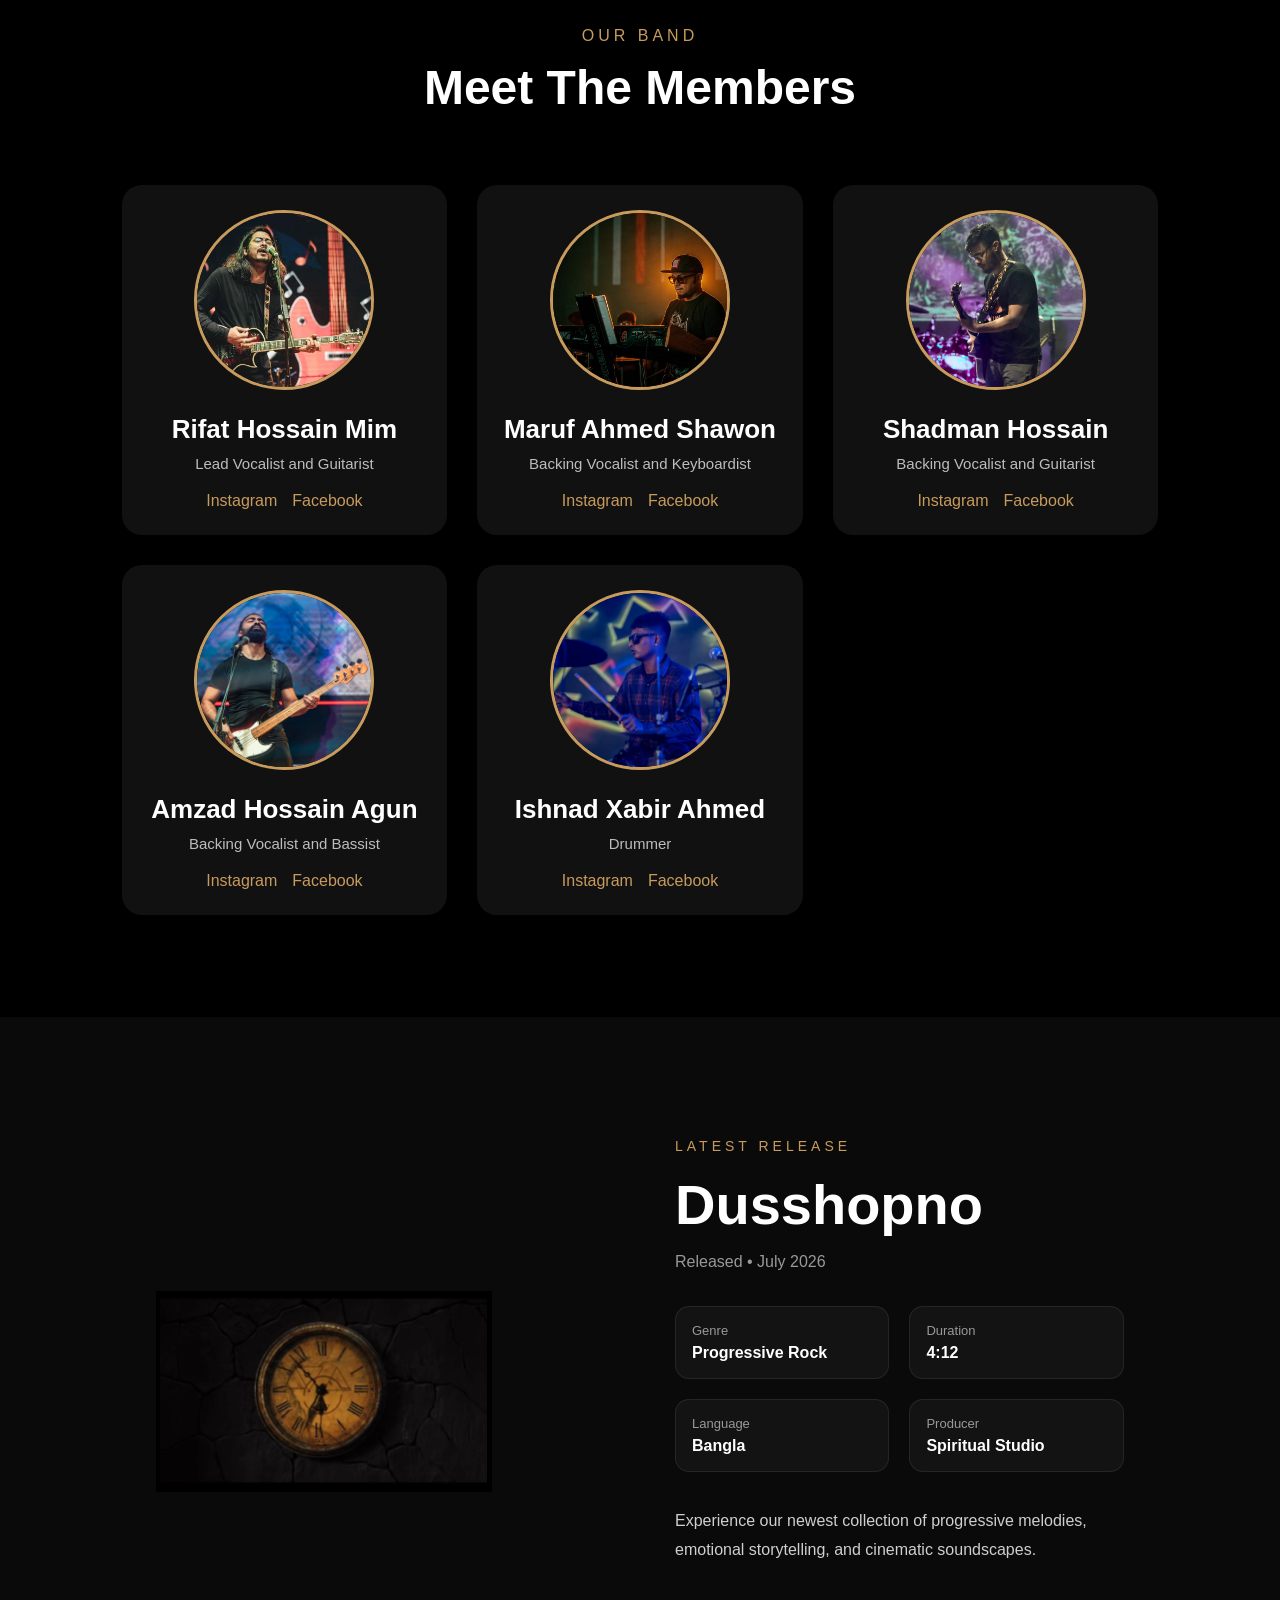
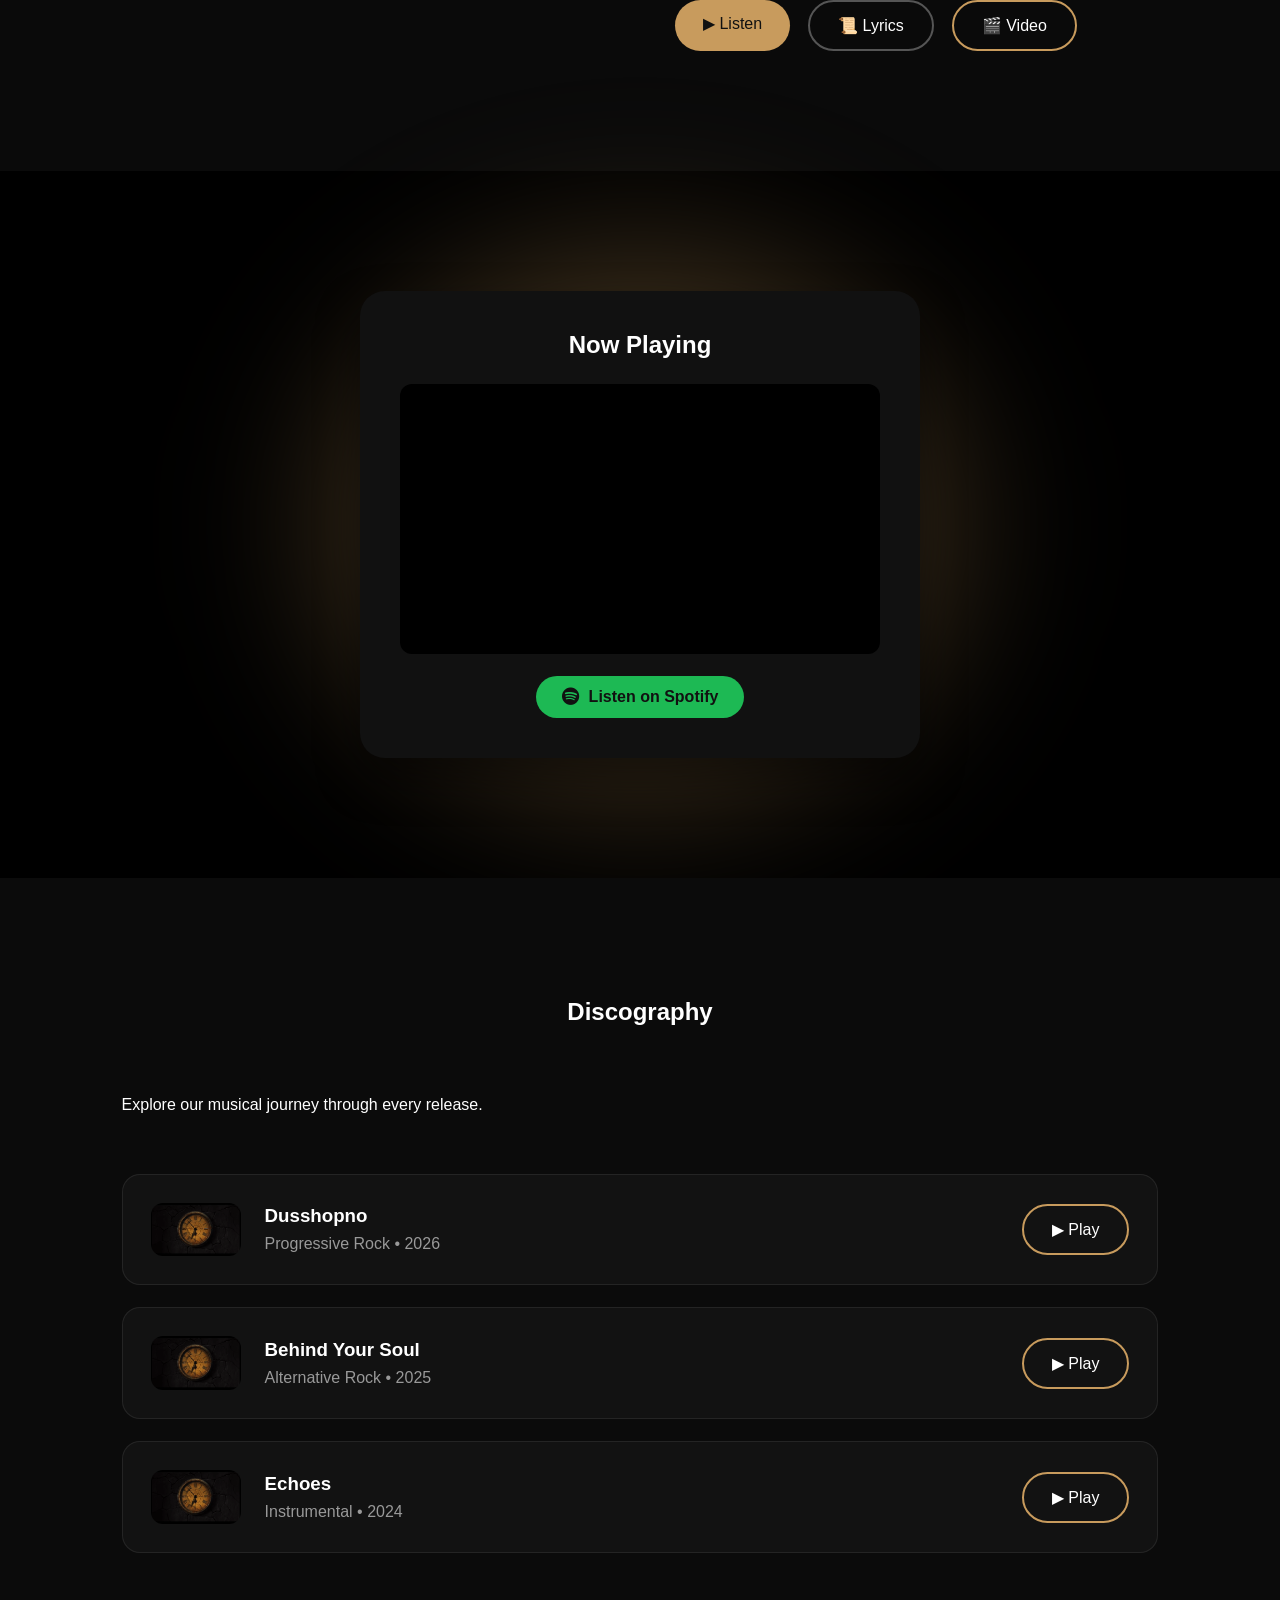
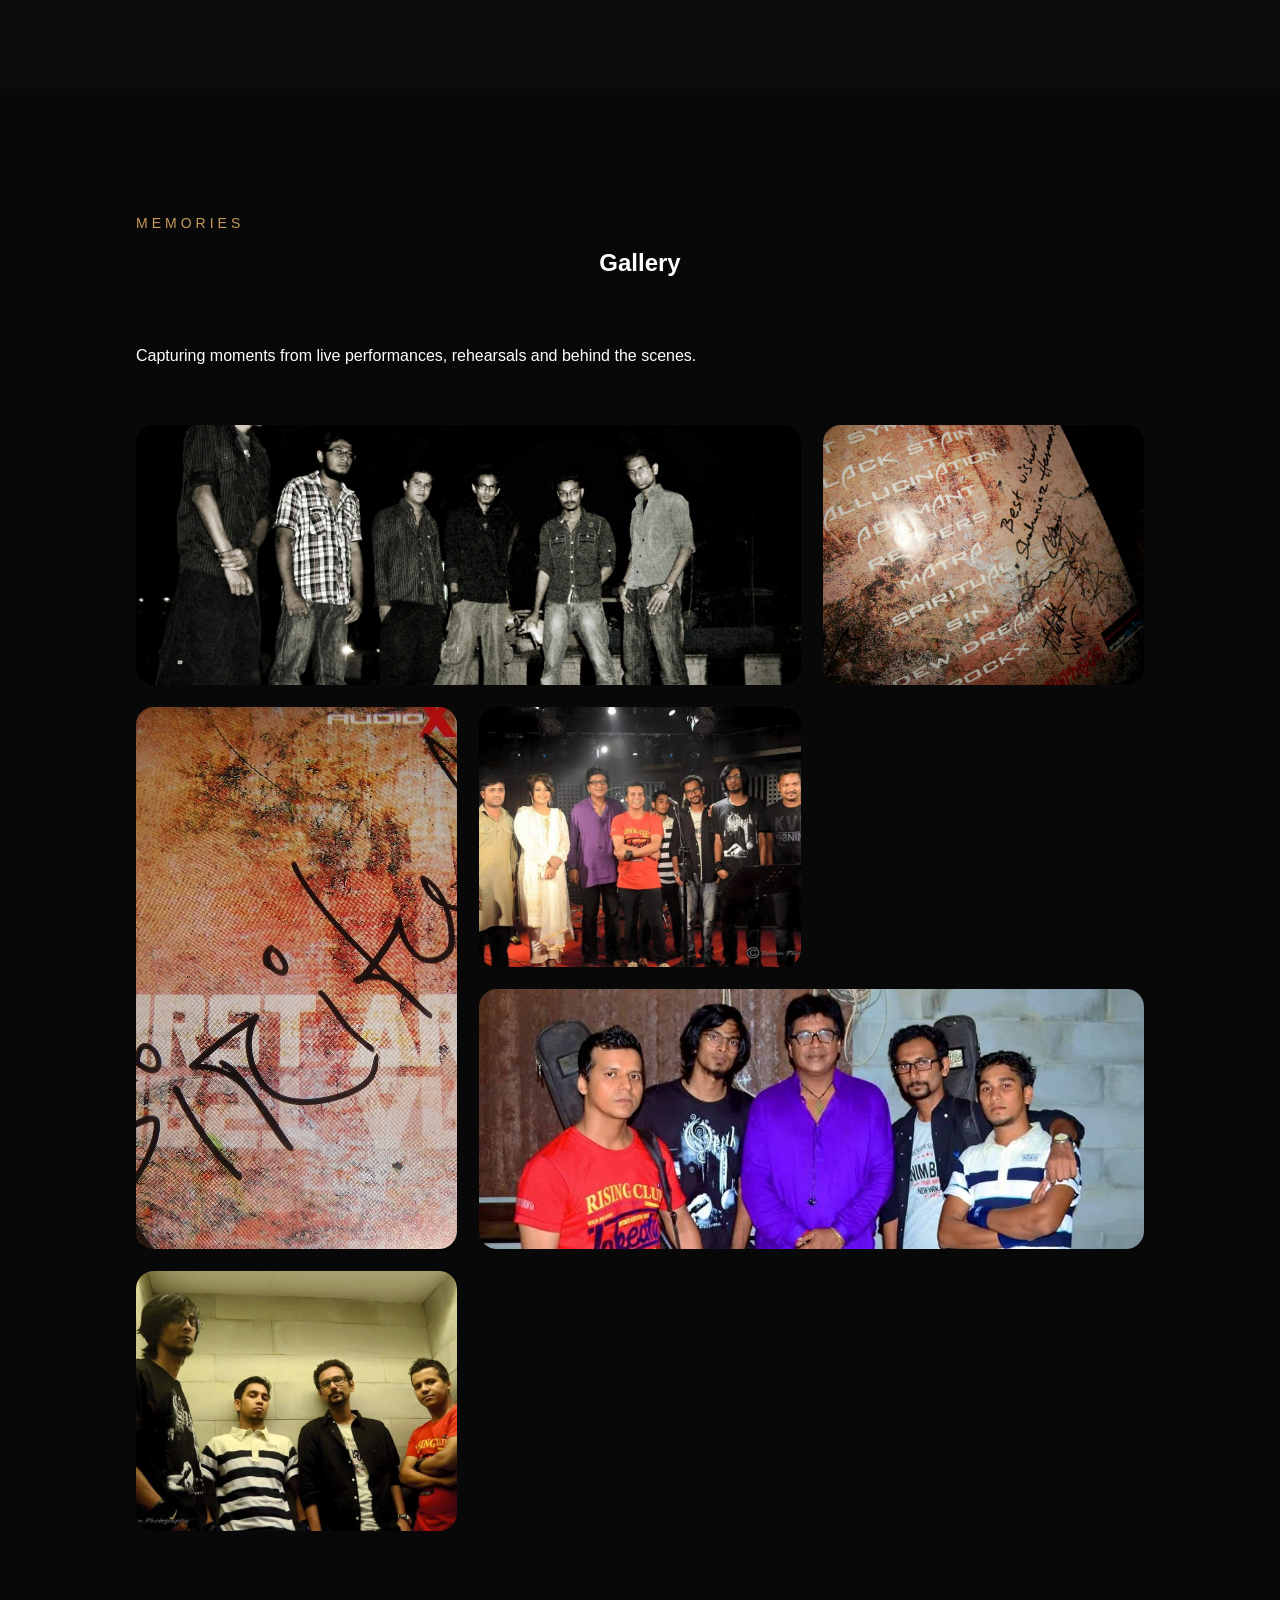
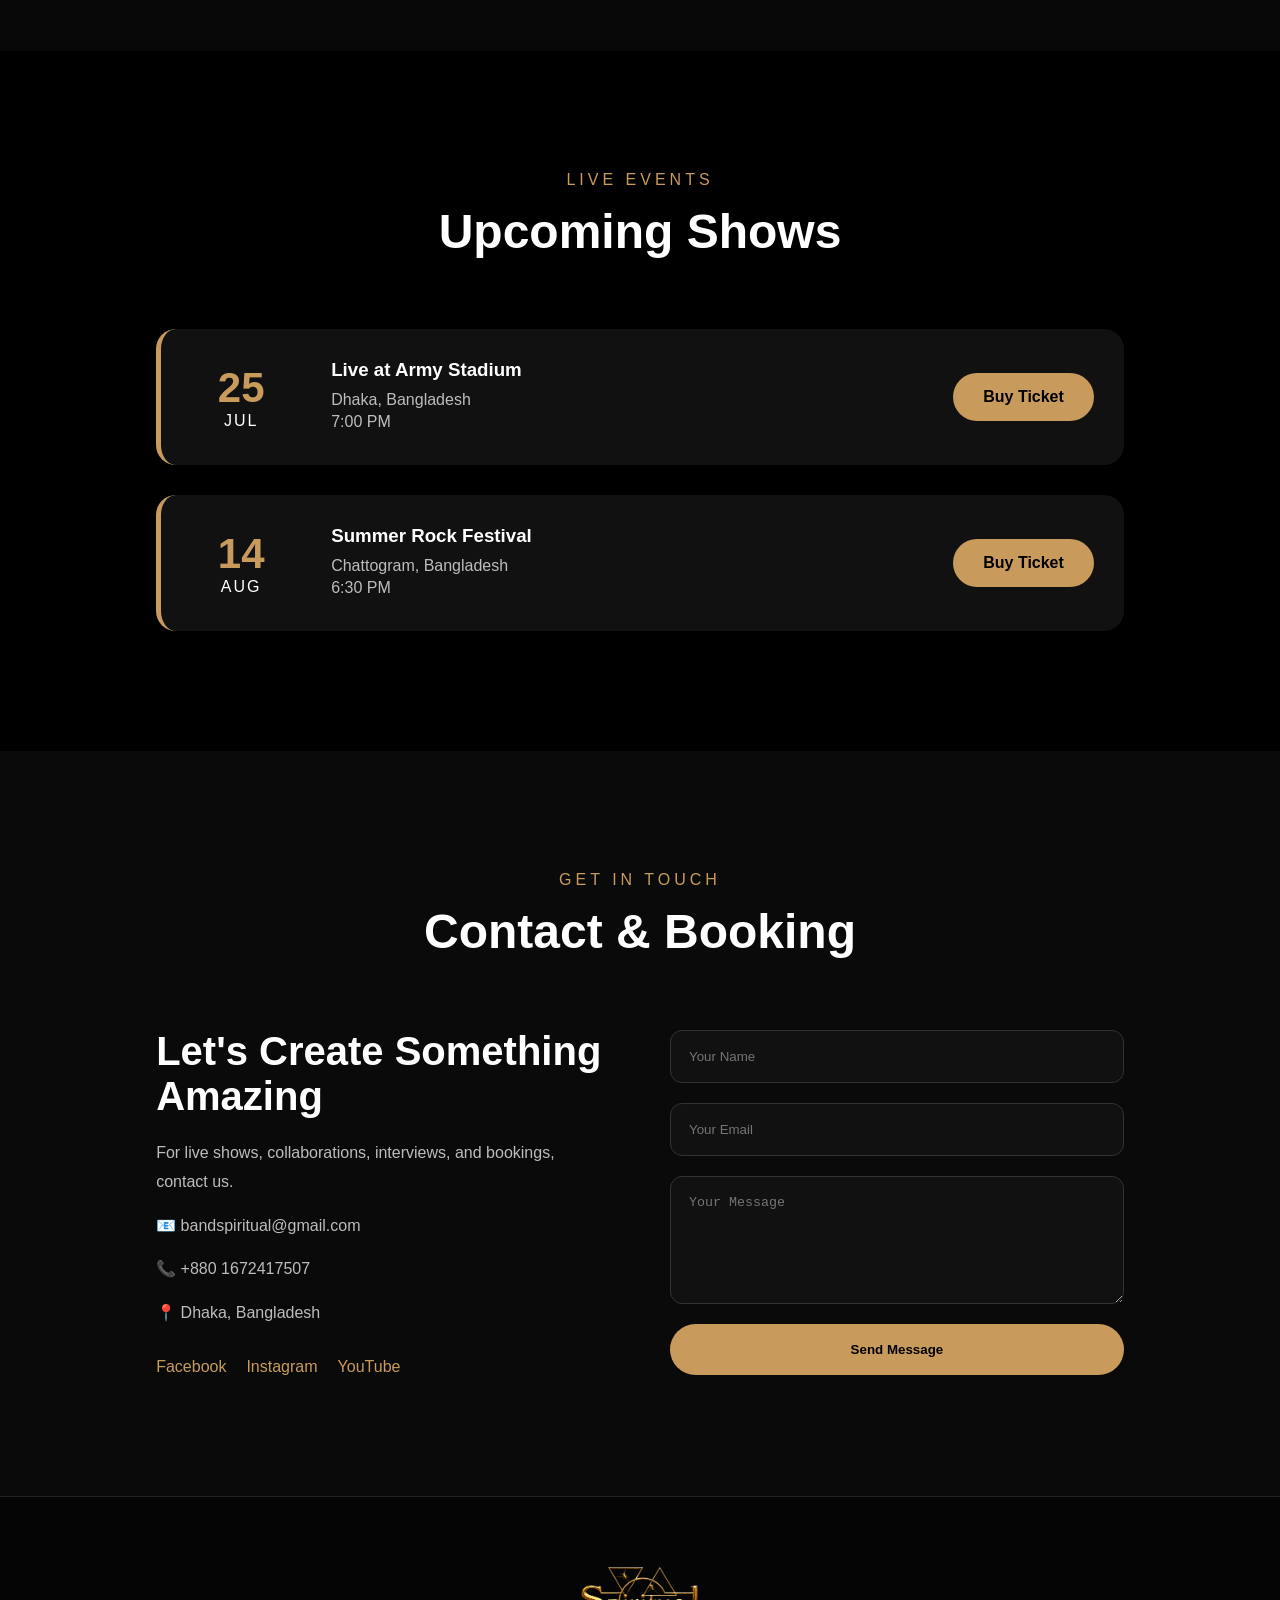
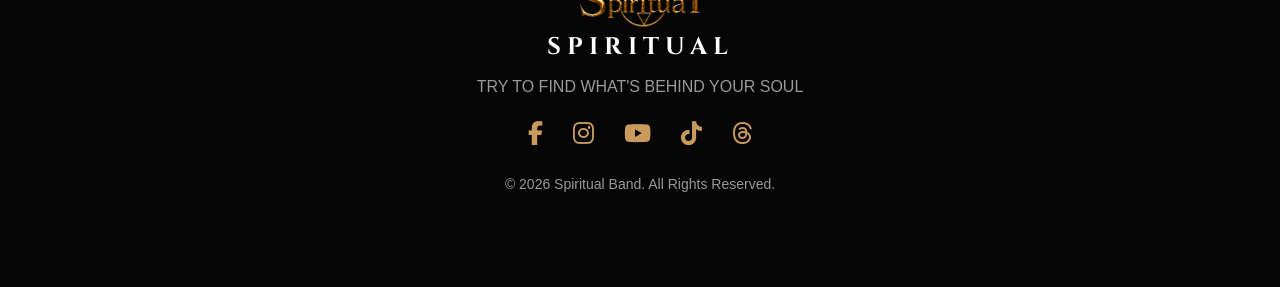
==== commit 53eb6ede: "members social media  update and music player up" ====
--- a/index.html
+++ b/index.html
@@ -151,9 +151,9 @@
 
                 <div class="socials">
 
-                    <a href="#">Instagram</a>
-
-                    <a href="#">Facebook</a>
+                    <a href="https://www.instagram.com/rifat_hossain_mim/" target="_blank" rel="noopener noreferrer">Instagram</a>
+
+                    <a href="https://www.facebook.com/Rhmspiritual/" target="_blank" rel="noopener noreferrer">Facebook</a>
 
                 </div>
 
@@ -169,9 +169,9 @@
 
                 <div class="socials">
 
-                    <a href="#">Instagram</a>
-
-                    <a href="#">Facebook</a>
+                    <a href="https://www.instagram.com/maruf_shawon_/" target="_blank" rel="noopener noreferrer">Instagram</a>
+
+                    <a href="https://www.facebook.com/micky.maruf/" target="_blank" rel="noopener noreferrer">Facebook</a>
 
                 </div>
 
@@ -187,9 +187,9 @@
 
                 <div class="socials">
 
-                    <a href="#">Instagram</a>
-
-                    <a href="#">Facebook</a>
+                    <a href="https://www.instagram.com/shadmanhossain/" target="_blank" rel="noopener noreferrer">Instagram</a>
+
+                    <a href="https://www.facebook.com/sadman.hossain.9699/" target="_blank" rel="noopener noreferrer">Facebook</a>
 
                 </div>
 
@@ -206,26 +206,26 @@
 
                 <div class="socials">
 
-                    <a href="#">Instagram</a>
-
-                    <a href="#">Facebook</a>
+                    <a href="https://www.instagram.com/amzadagun/" target="_blank" rel="noopener noreferrer">Instagram</a>
+
+                    <a href="https://www.facebook.com/agun.agun.948/" target="_blank" rel="noopener noreferrer">Facebook</a>
 
                 </div>
             </div>
 
             <div class="member-card">
 
-                <img src="assets/images/members/Xabir.jpg" alt="Ishnad Zabir Ahmed">
-
-                <h3>Ishnad Zabir Ahmed</h3>
+                <img src="assets/images/members/Xabir.jpg" alt="Ishnad Xabir Ahmed">
+
+                <h3>Ishnad Xabir Ahmed</h3>
 
                 <p>Drummer</p>
 
                 <div class="socials">
 
-                    <a href="#">Instagram</a>
-
-                    <a href="#">Facebook</a>
+                    <a href="https://www.instagram.com/vibekillerishnadxabir/" target="_blank" rel="noopener noreferrer">Instagram</a>
+
+                    <a href="https://www.facebook.com/xabir.ahmed/" target="_blank" rel="noopener noreferrer">Facebook</a>
 
                 </div>
             </div>
@@ -322,104 +322,6 @@
     </a>
 
 </div>
-        </div>
-
-    </div>
-
-</section>
-
-<section class="discography fade-up" id="discography">
-
-
-    <h2 class="section-title">
-        Discography
-    </h2>
-
-    <p class="section-description">
-        Explore our musical journey through every release.
-    </p>
-
-    <div class="discography-list">
-
-        <div class="track">
-
-            <div class="track-left">
-
-                <img src="assets/images/albums/dusshopno.png"
-                     alt="Dusshopno">
-
-                <div>
-
-                    <h3>Dusshopno</h3>
-
-                    <p>
-                        Progressive Rock • 2026
-                    </p>
-
-                </div>
-
-            </div>
-
-            <a href="#" class="track-btn">
-                ▶ Play
-            </a>
-
-        </div>
-
-        <div class="track">
-
-            <div class="track-left">
-
-                <img src="assets/images/albums/dusshopno.png"
-                     alt="Behind Your Soul">
-
-                <div>
-
-                    <h3>Behind Your Soul</h3>
-
-                    <p>
-                        Alternative Rock • 2025
-                    </p>
-
-                </div>
-
-            </div>
-
-            <a href="#" class="track-btn">
-
-                ▶ Play
-
-            </a>
-
-        </div>
-
-        <div class="track">
-
-            <div class="track-left">
-
-                <img src="assets/images/albums/dusshopno.png"
-                     alt="Echoes">
-
-                <div>
-
-                    <h3>Echoes</h3>
-
-                    <p>
-
-                        Instrumental • 2024
-
-                    </p>
-
-                </div>
-
-            </div>
-
-            <a href="#" class="track-btn">
-
-                ▶ Play
-
-            </a>
-
         </div>
 
     </div>
@@ -454,6 +356,104 @@
 
 </section>
 
+<section class="discography fade-up" id="discography">
+
+
+    <h2 class="section-title">
+        Discography
+    </h2>
+
+    <p class="section-description">
+        Explore our musical journey through every release.
+    </p>
+
+    <div class="discography-list">
+
+        <div class="track">
+
+            <div class="track-left">
+
+                <img src="assets/images/albums/dusshopno.png"
+                     alt="Dusshopno">
+
+                <div>
+
+                    <h3>Dusshopno</h3>
+
+                    <p>
+                        Progressive Rock • 2026
+                    </p>
+
+                </div>
+
+            </div>
+
+            <a href="#" class="track-btn">
+                ▶ Play
+            </a>
+
+        </div>
+
+        <div class="track">
+
+            <div class="track-left">
+
+                <img src="assets/images/albums/dusshopno.png"
+                     alt="Behind Your Soul">
+
+                <div>
+
+                    <h3>Behind Your Soul</h3>
+
+                    <p>
+                        Alternative Rock • 2025
+                    </p>
+
+                </div>
+
+            </div>
+
+            <a href="#" class="track-btn">
+
+                ▶ Play
+
+            </a>
+
+        </div>
+
+        <div class="track">
+
+            <div class="track-left">
+
+                <img src="assets/images/albums/dusshopno.png"
+                     alt="Echoes">
+
+                <div>
+
+                    <h3>Echoes</h3>
+
+                    <p>
+
+                        Instrumental • 2024
+
+                    </p>
+
+                </div>
+
+            </div>
+
+            <a href="#" class="track-btn">
+
+                ▶ Play
+
+            </a>
+
+        </div>
+
+    </div>
+
+</section>
+
 
 <section class="gallery fade-up" id="gallery">
 
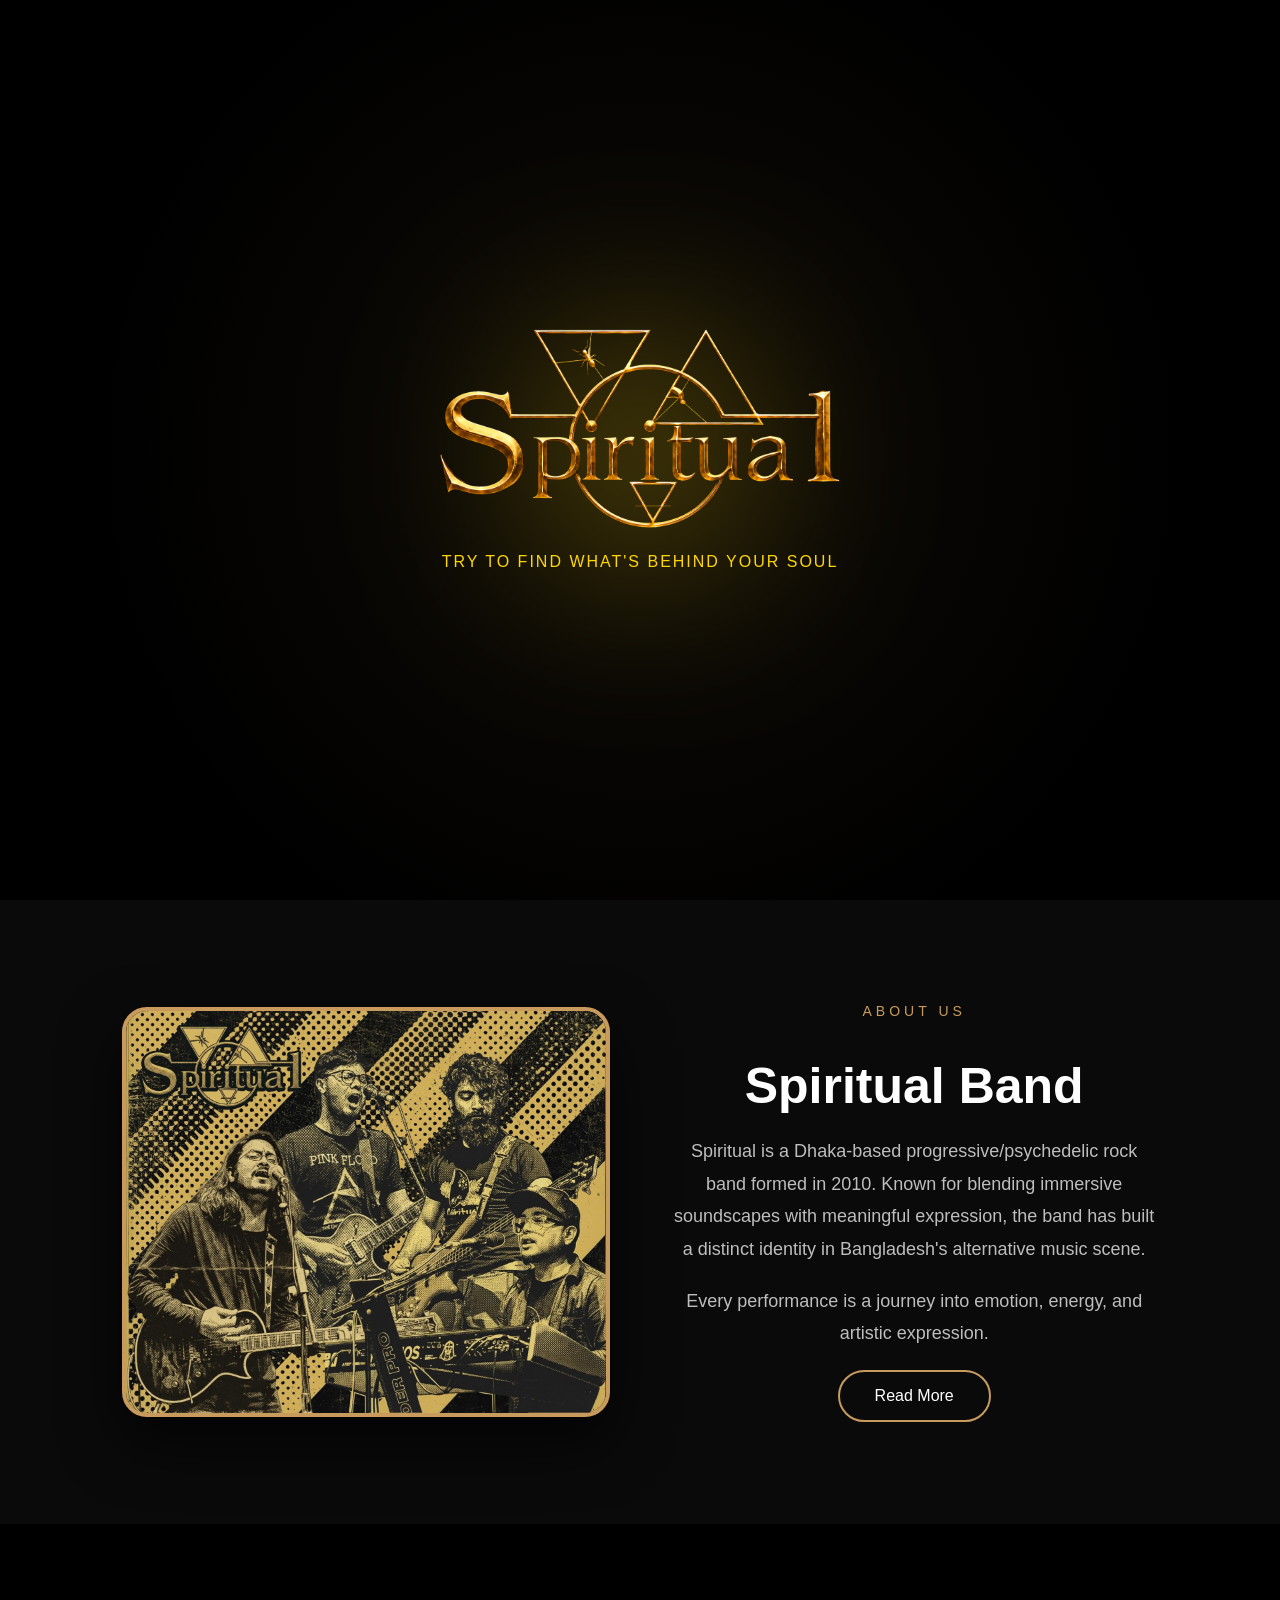
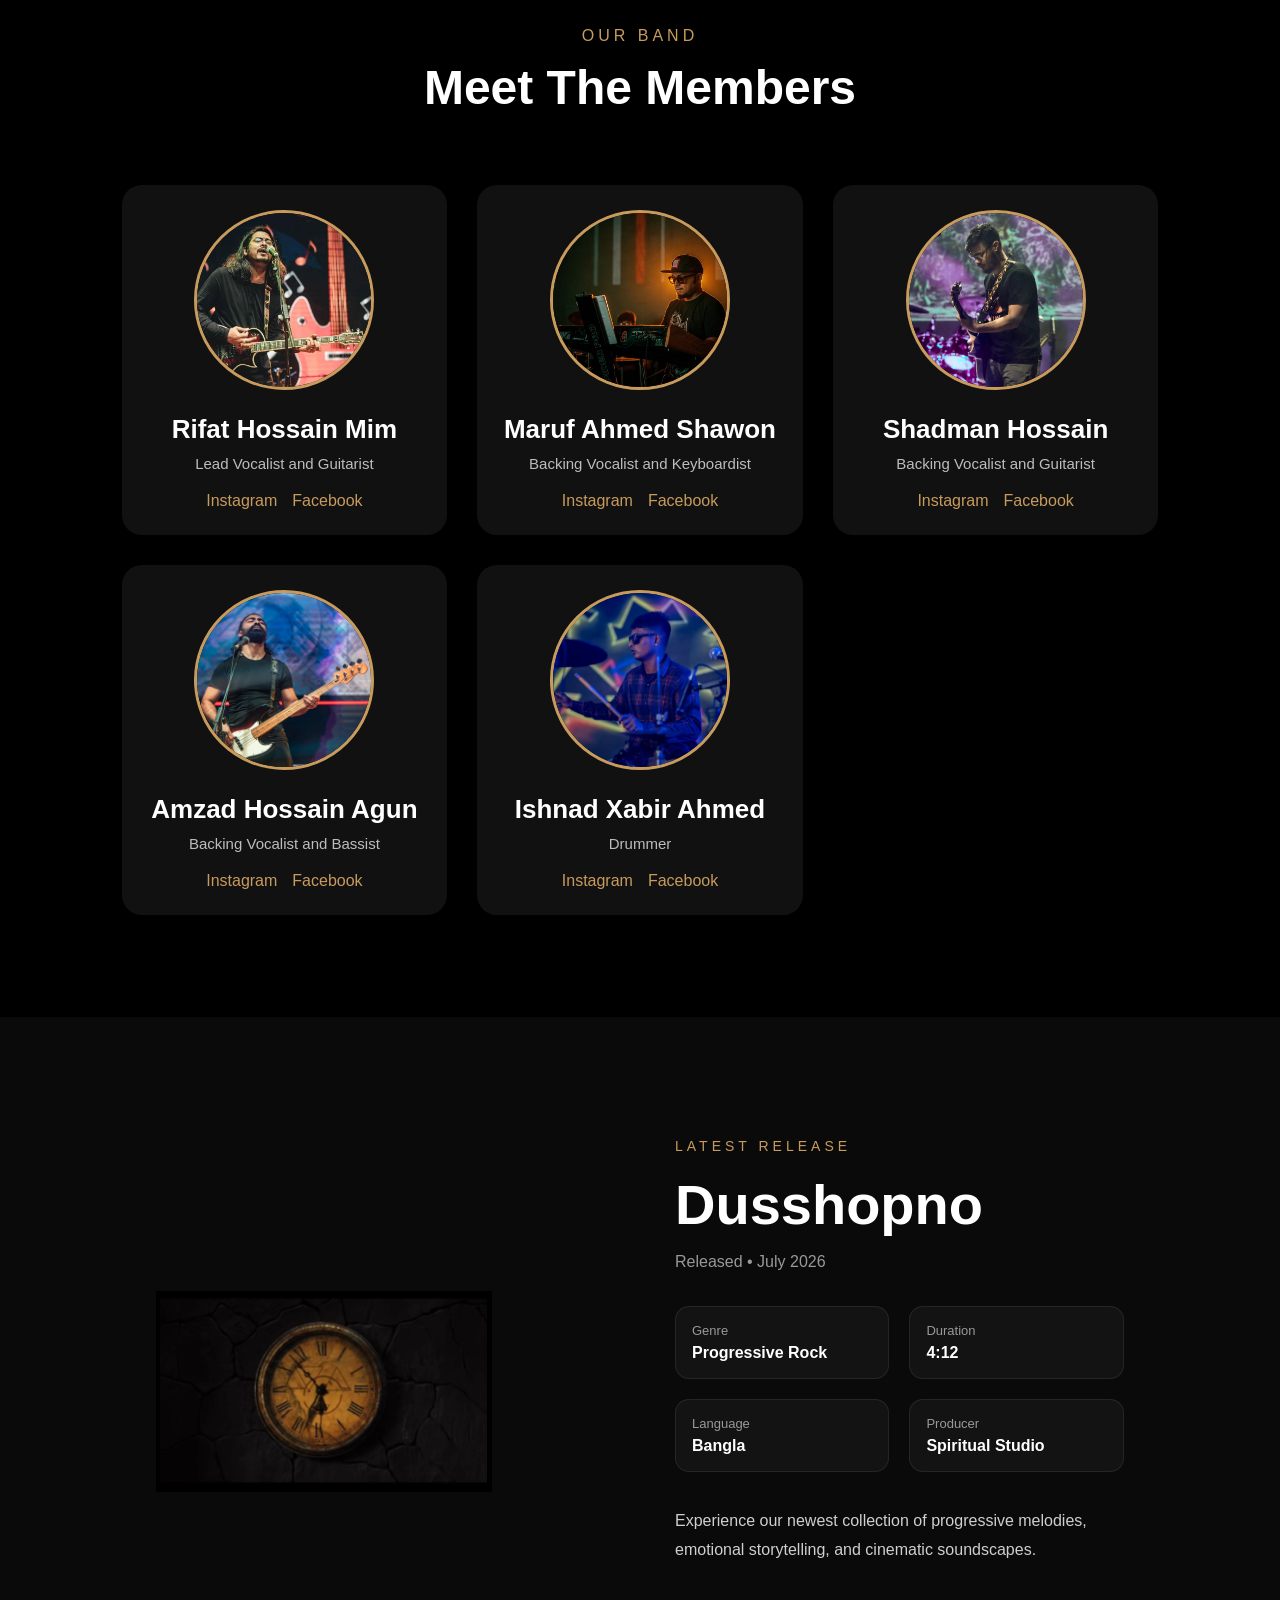
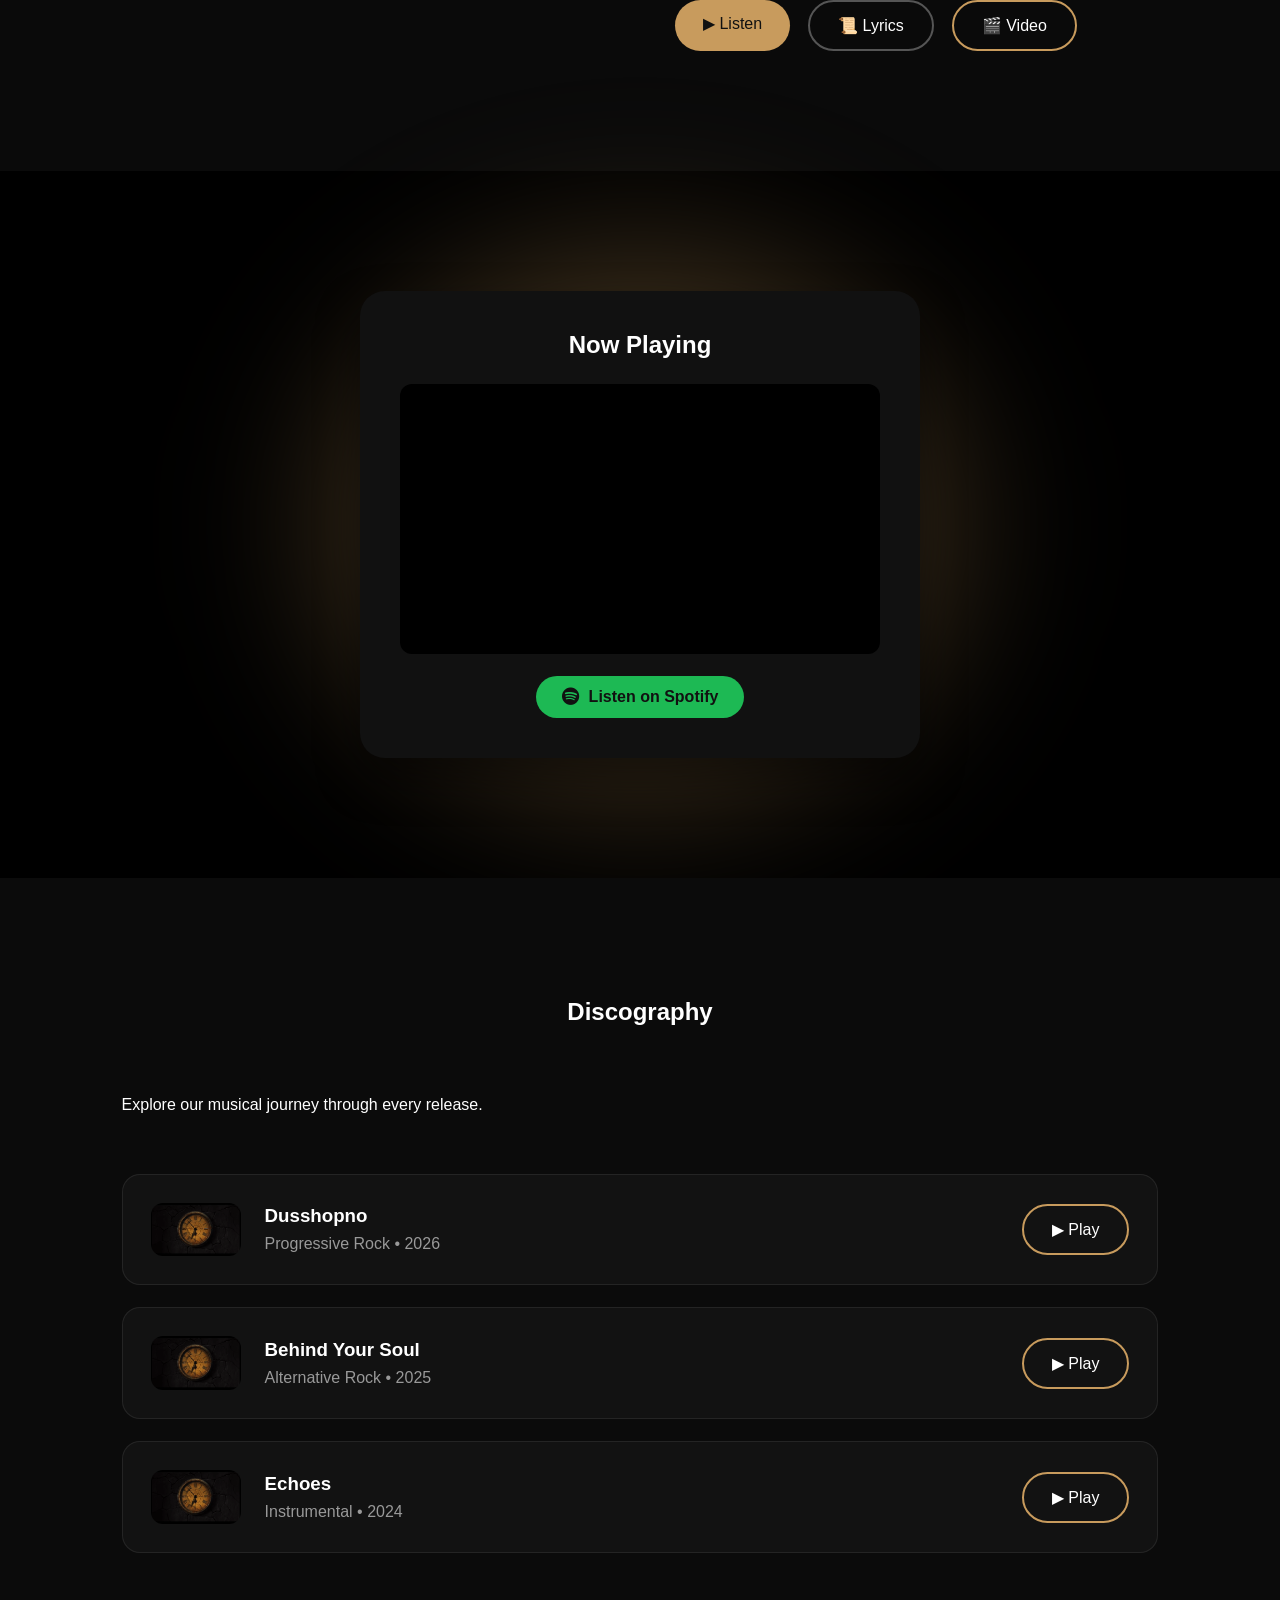
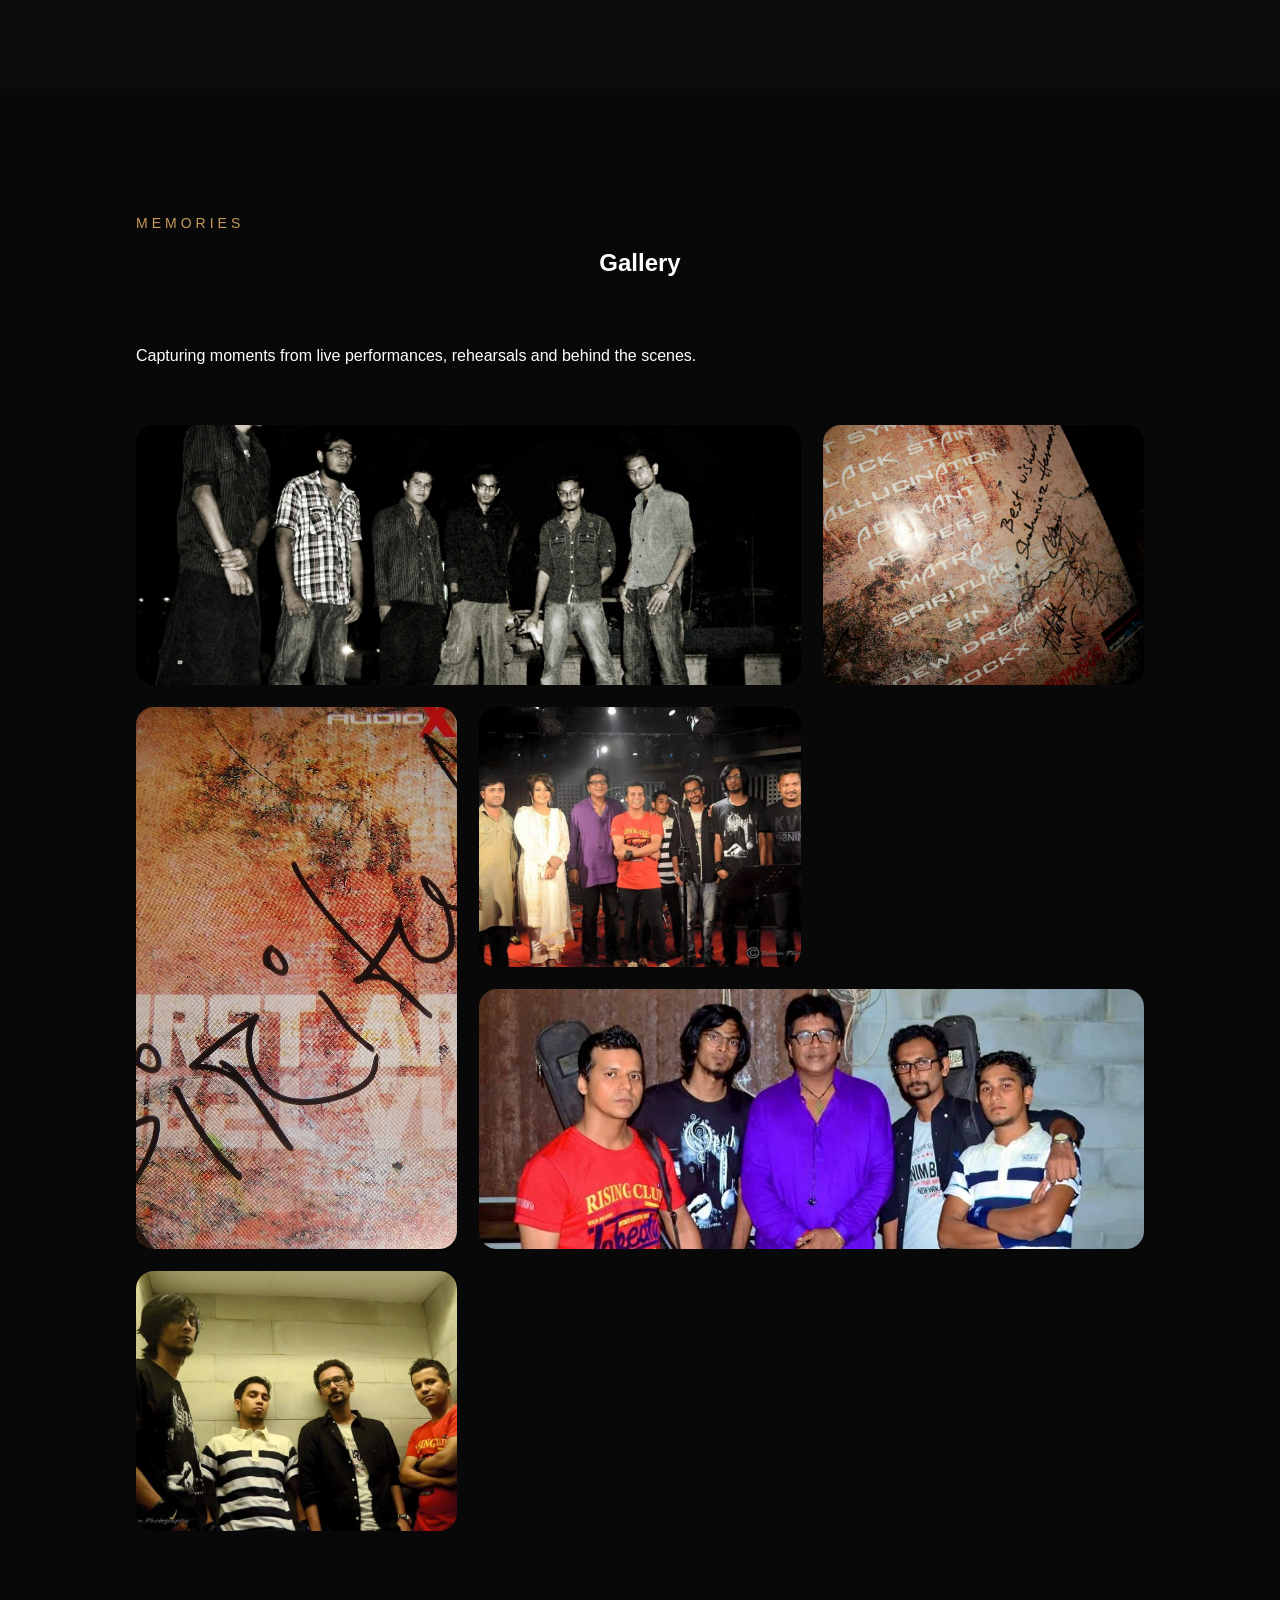
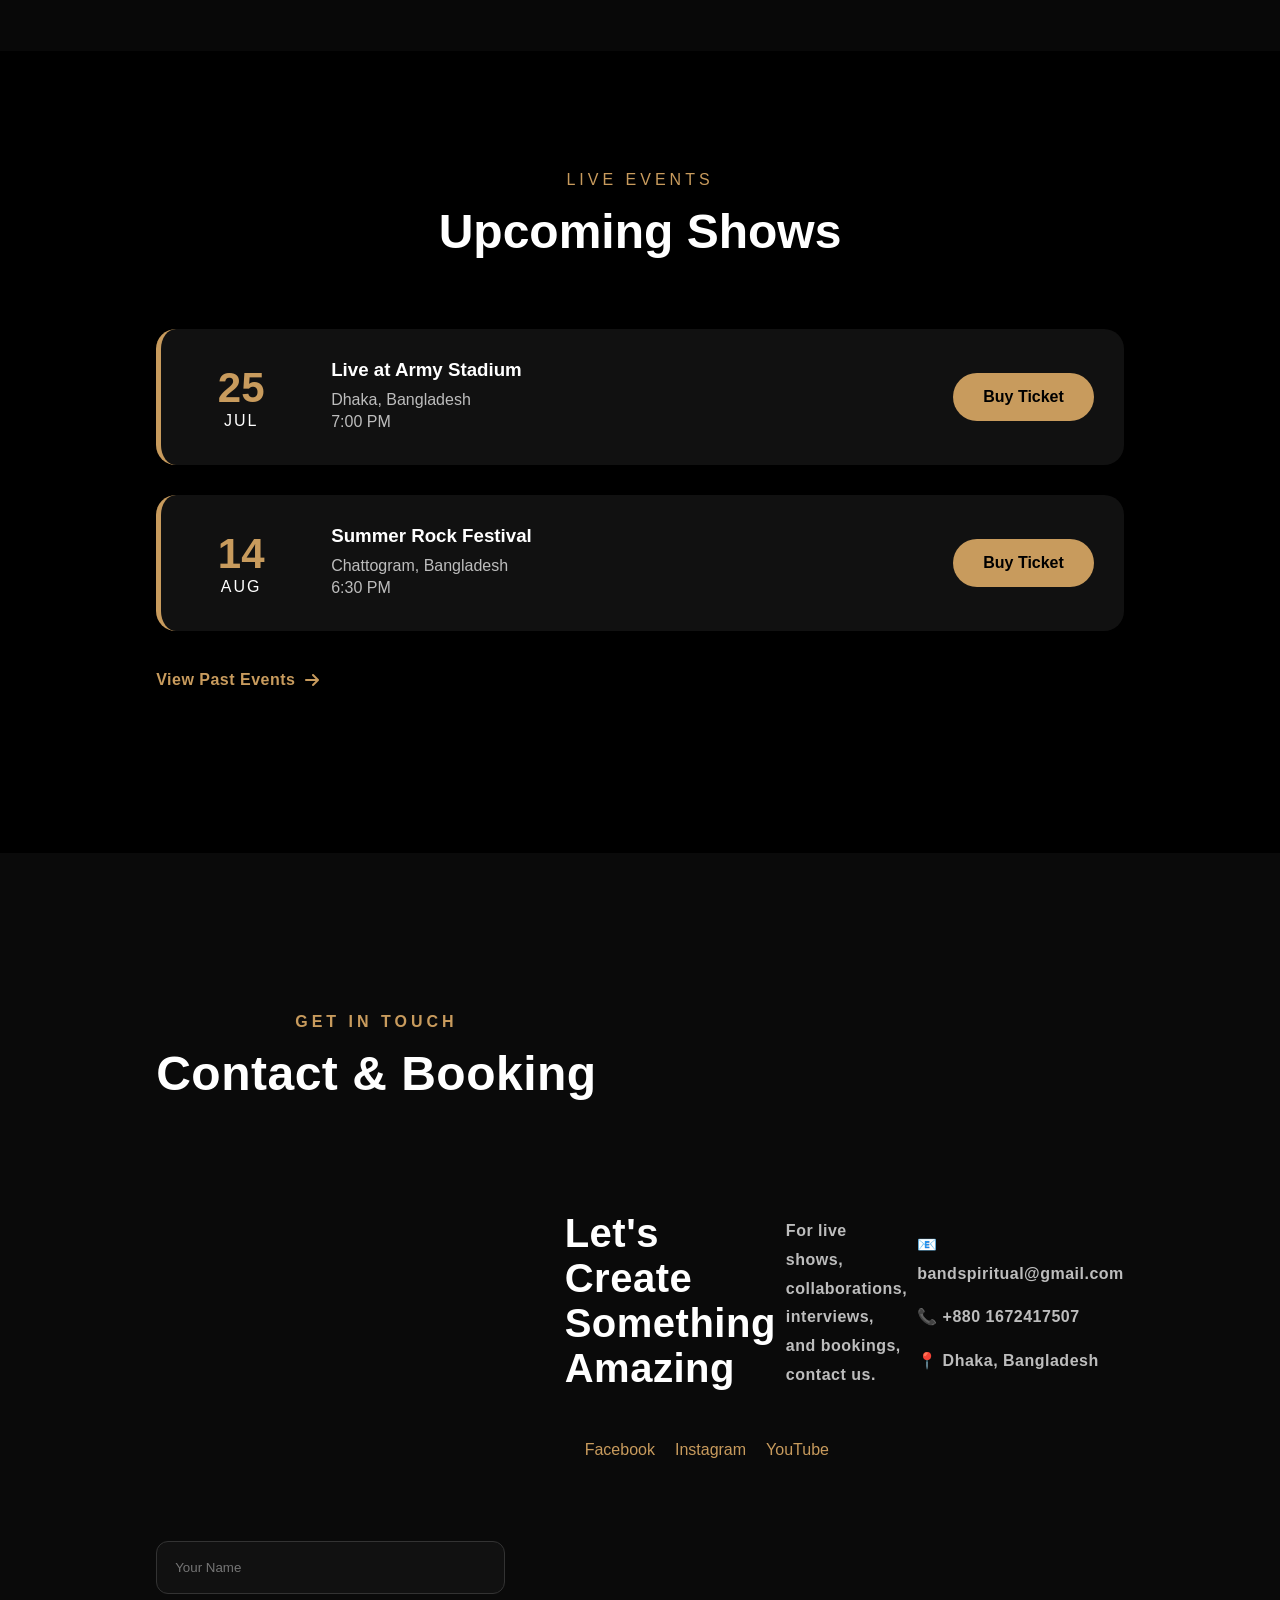
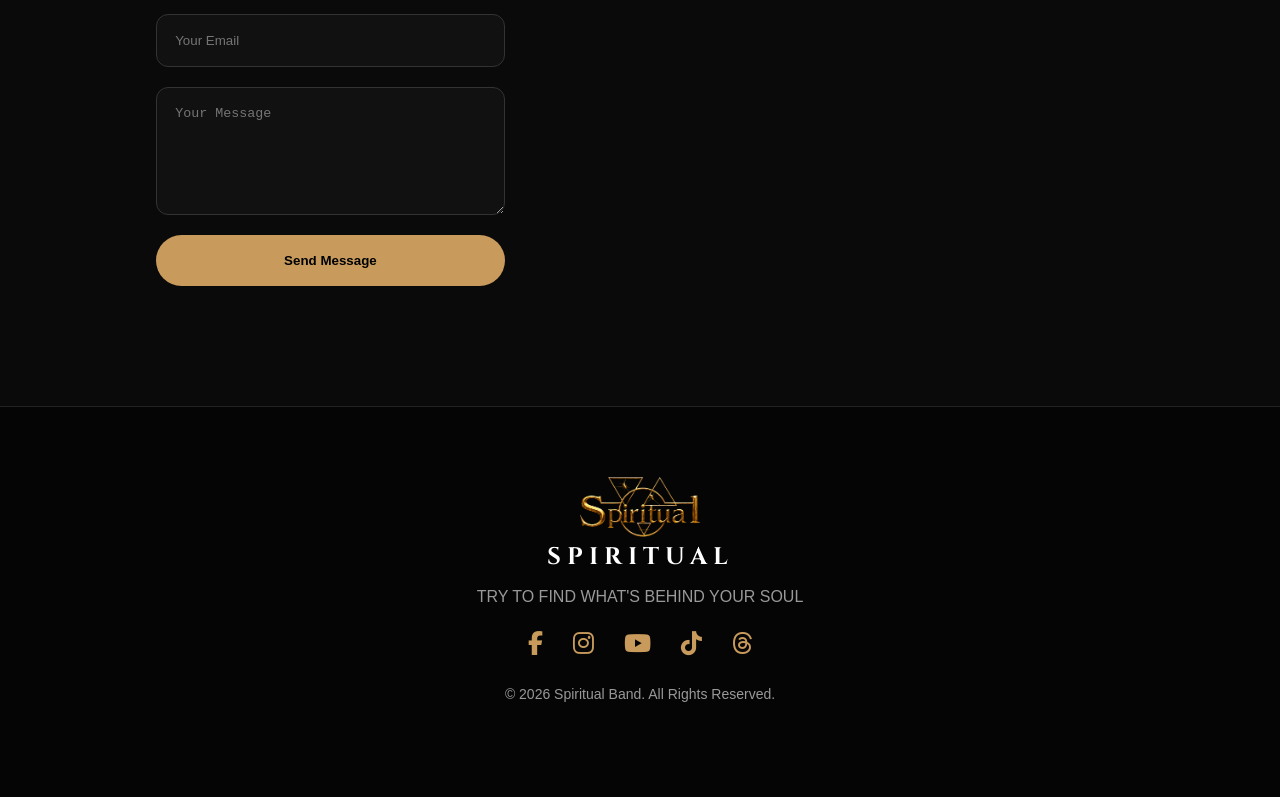
==== commit 1c017dac: "new past events section added" ====
--- a/index.html
+++ b/index.html
@@ -564,6 +564,9 @@
 
     </div>
 
+     <a href="past-events.html" class="past-events-link">
+        View Past Events <i class="fa-solid fa-arrow-right"></i>
+
 </section>
 
 <section class="contact fade-up" id="contact">
--- a/css/style.css
+++ b/css/style.css
@@ -829,6 +829,25 @@
 
     transform:scale(1.05);
     box-shadow:0 0 25px rgba(200,155,93,.5);
+}
+
+.past-events-link{
+
+    display:inline-flex;
+    align-items:center;
+    gap:10px;
+    margin-top:40px;
+    color:var(--gold);
+    text-decoration:none;
+    font-weight:600;
+    letter-spacing:.5px;
+    transition:.3s;
+}
+
+.past-events-link:hover{
+
+    gap:16px;
+    color:white;
 }
 
 @media(max-width:768px){
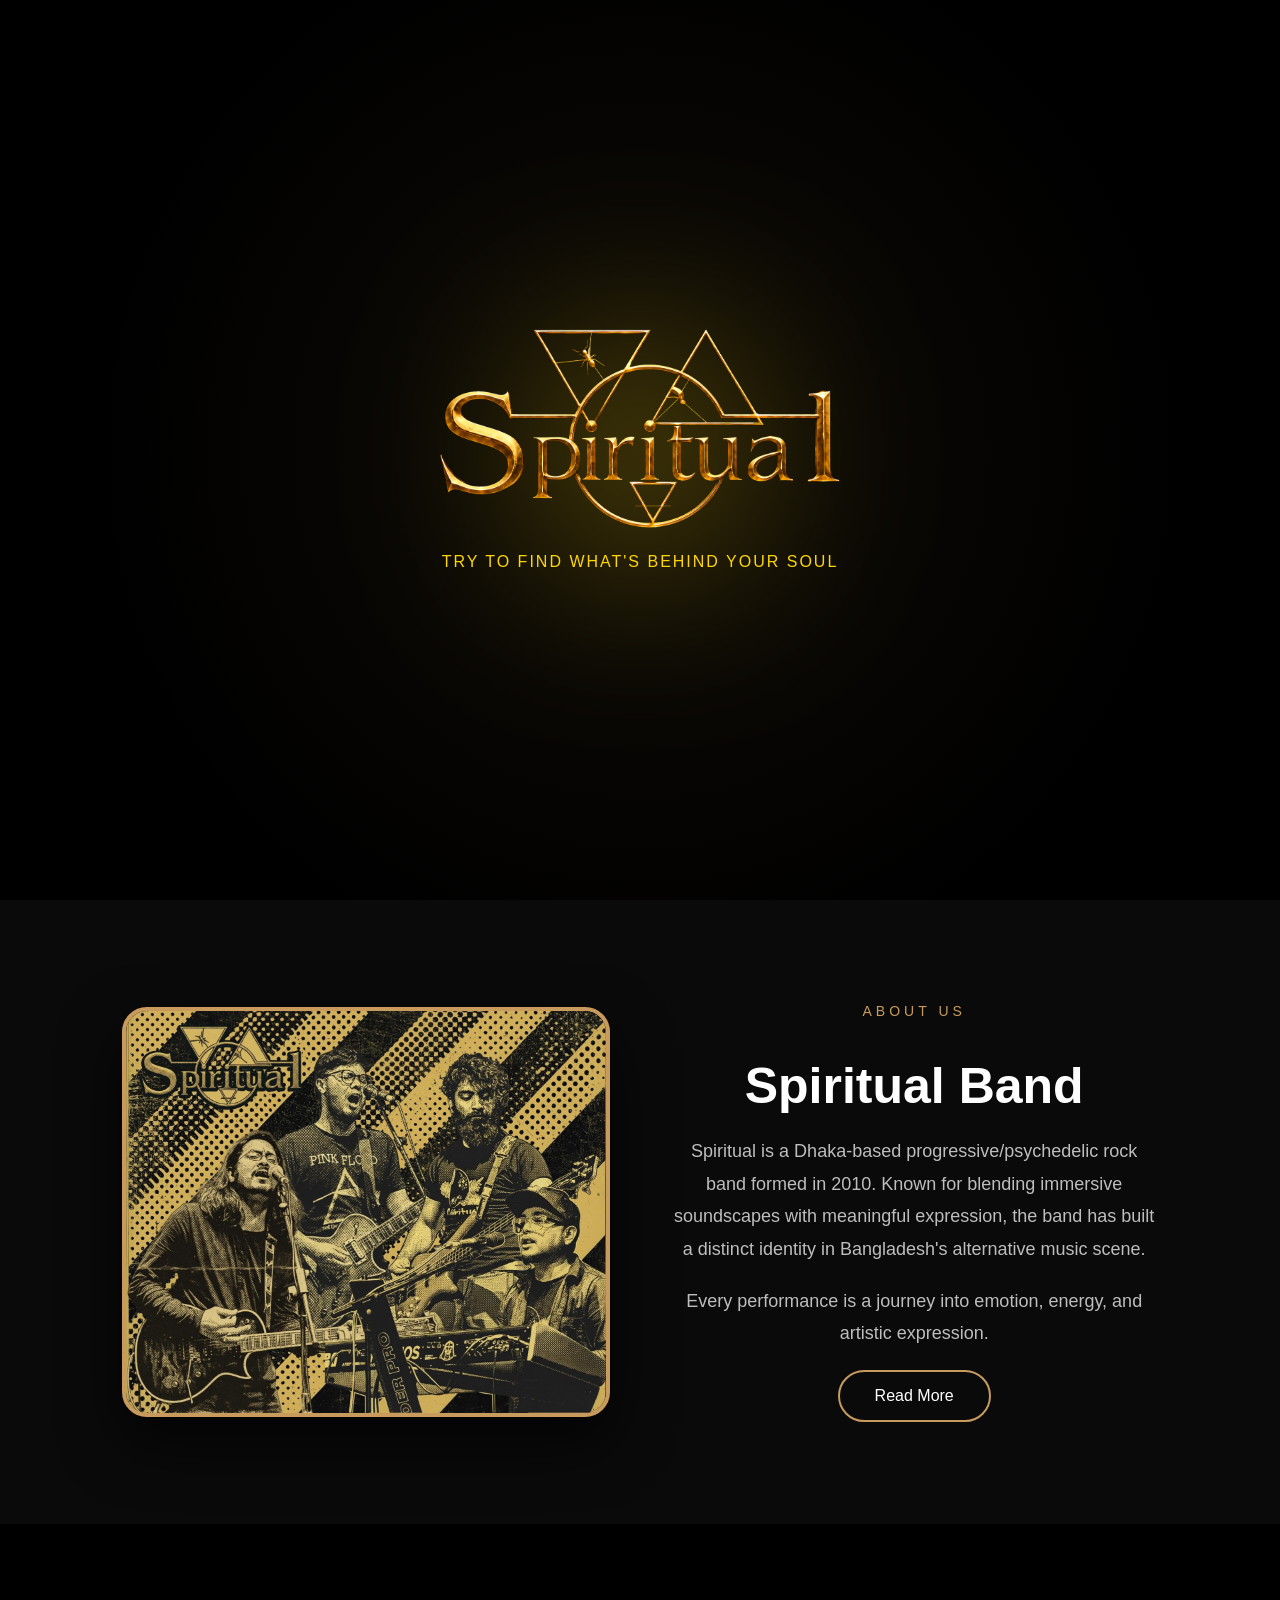
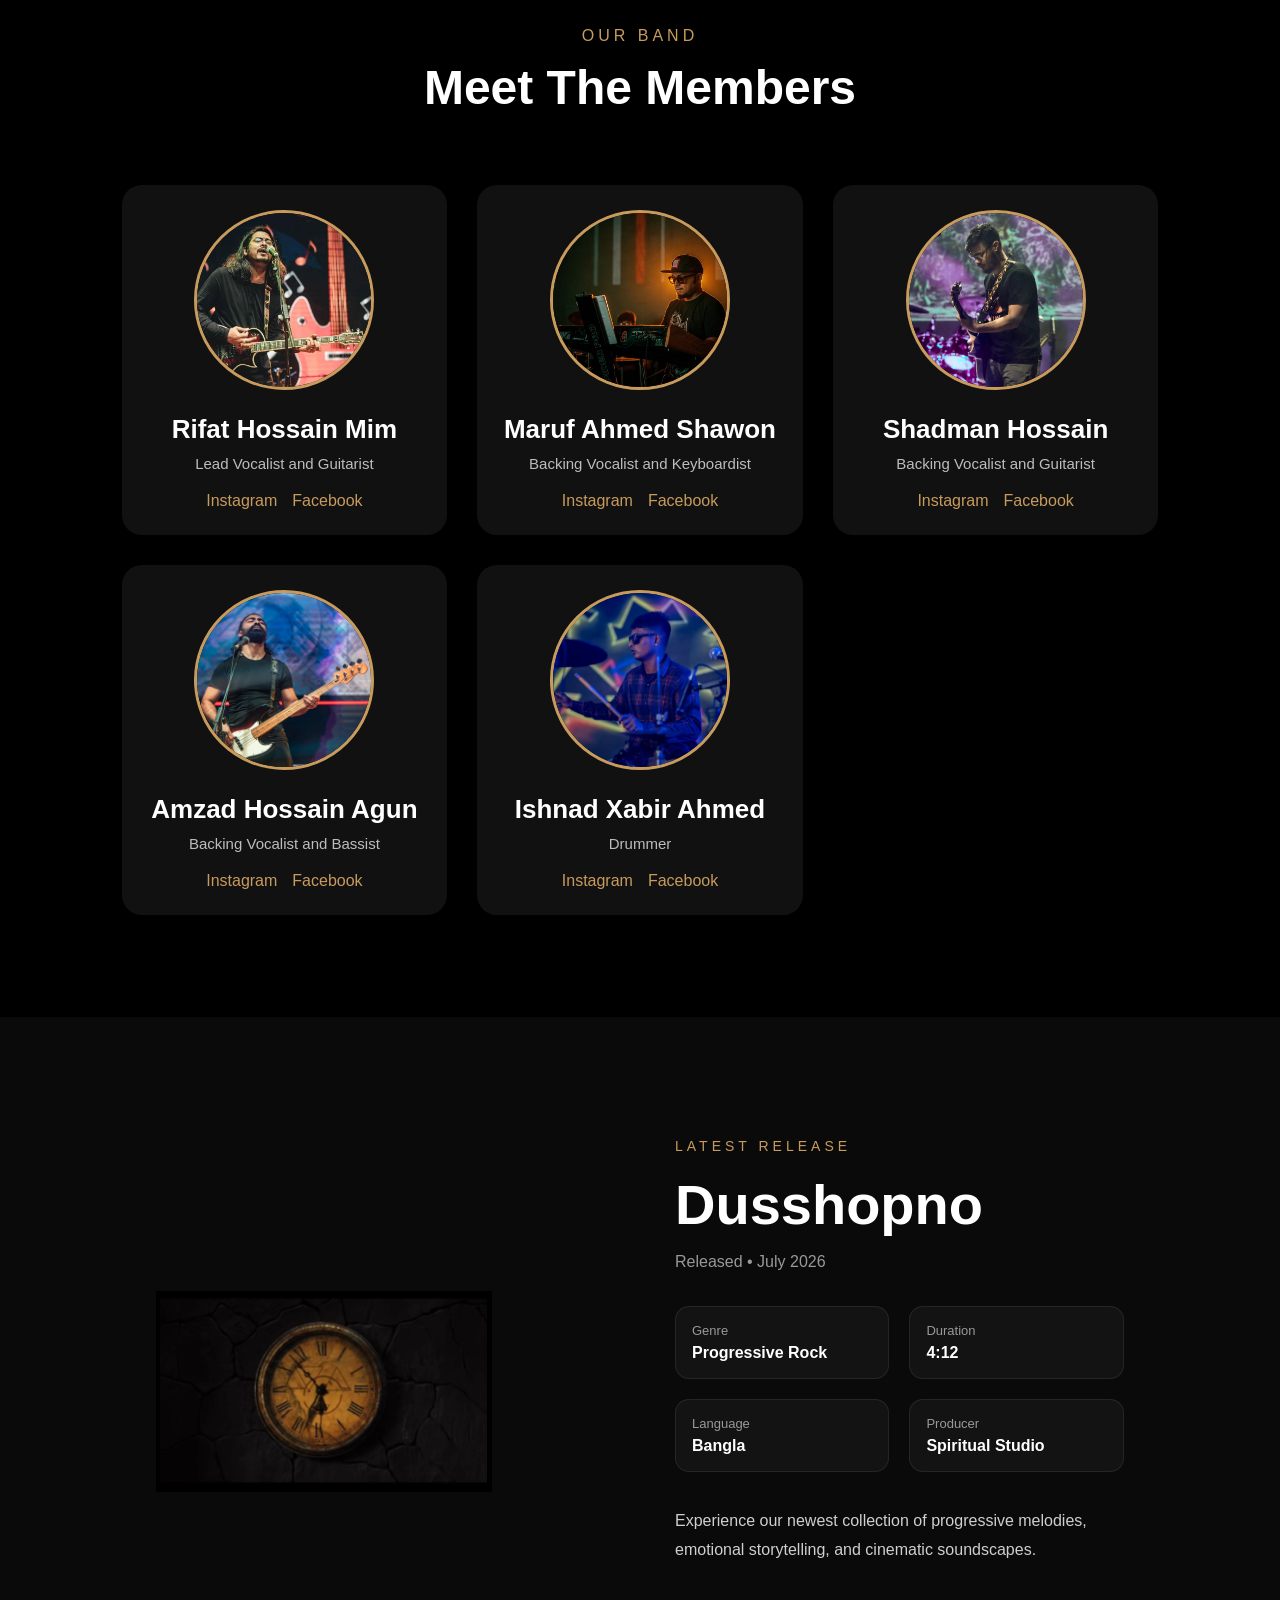
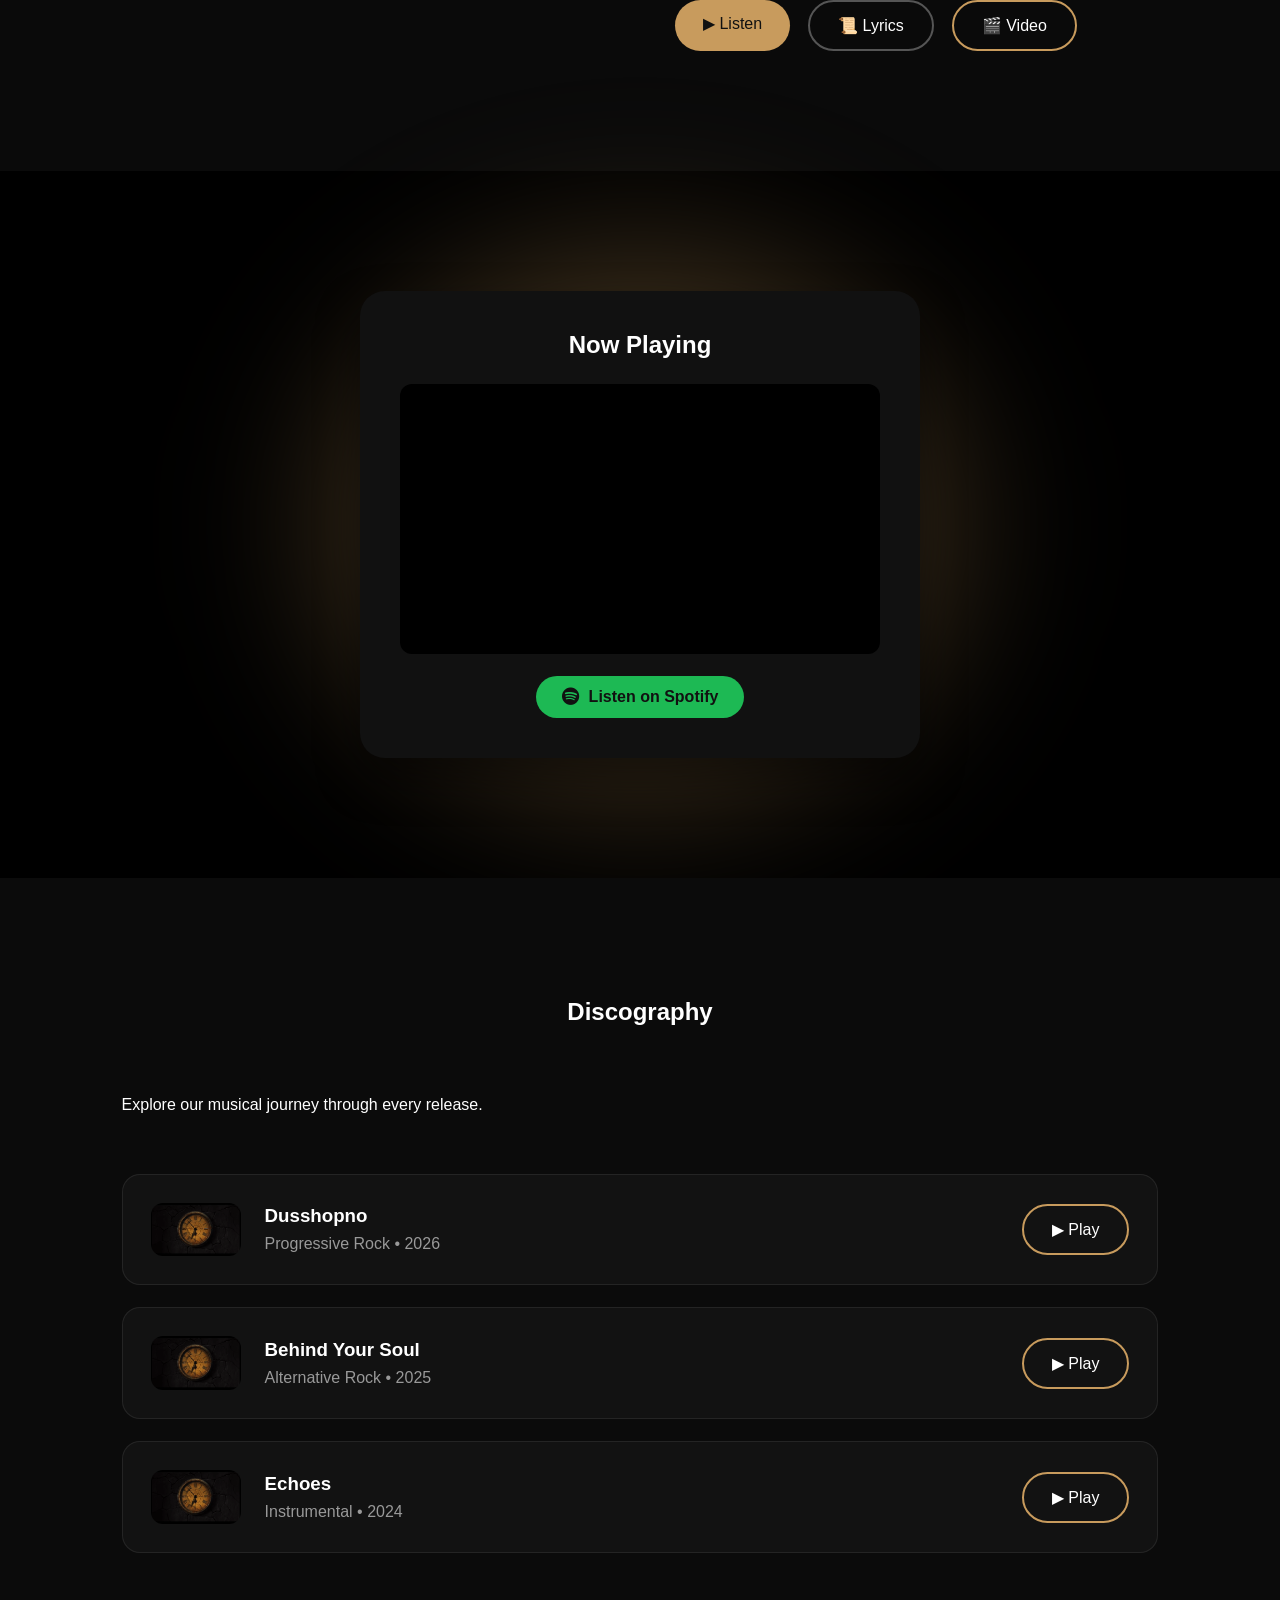
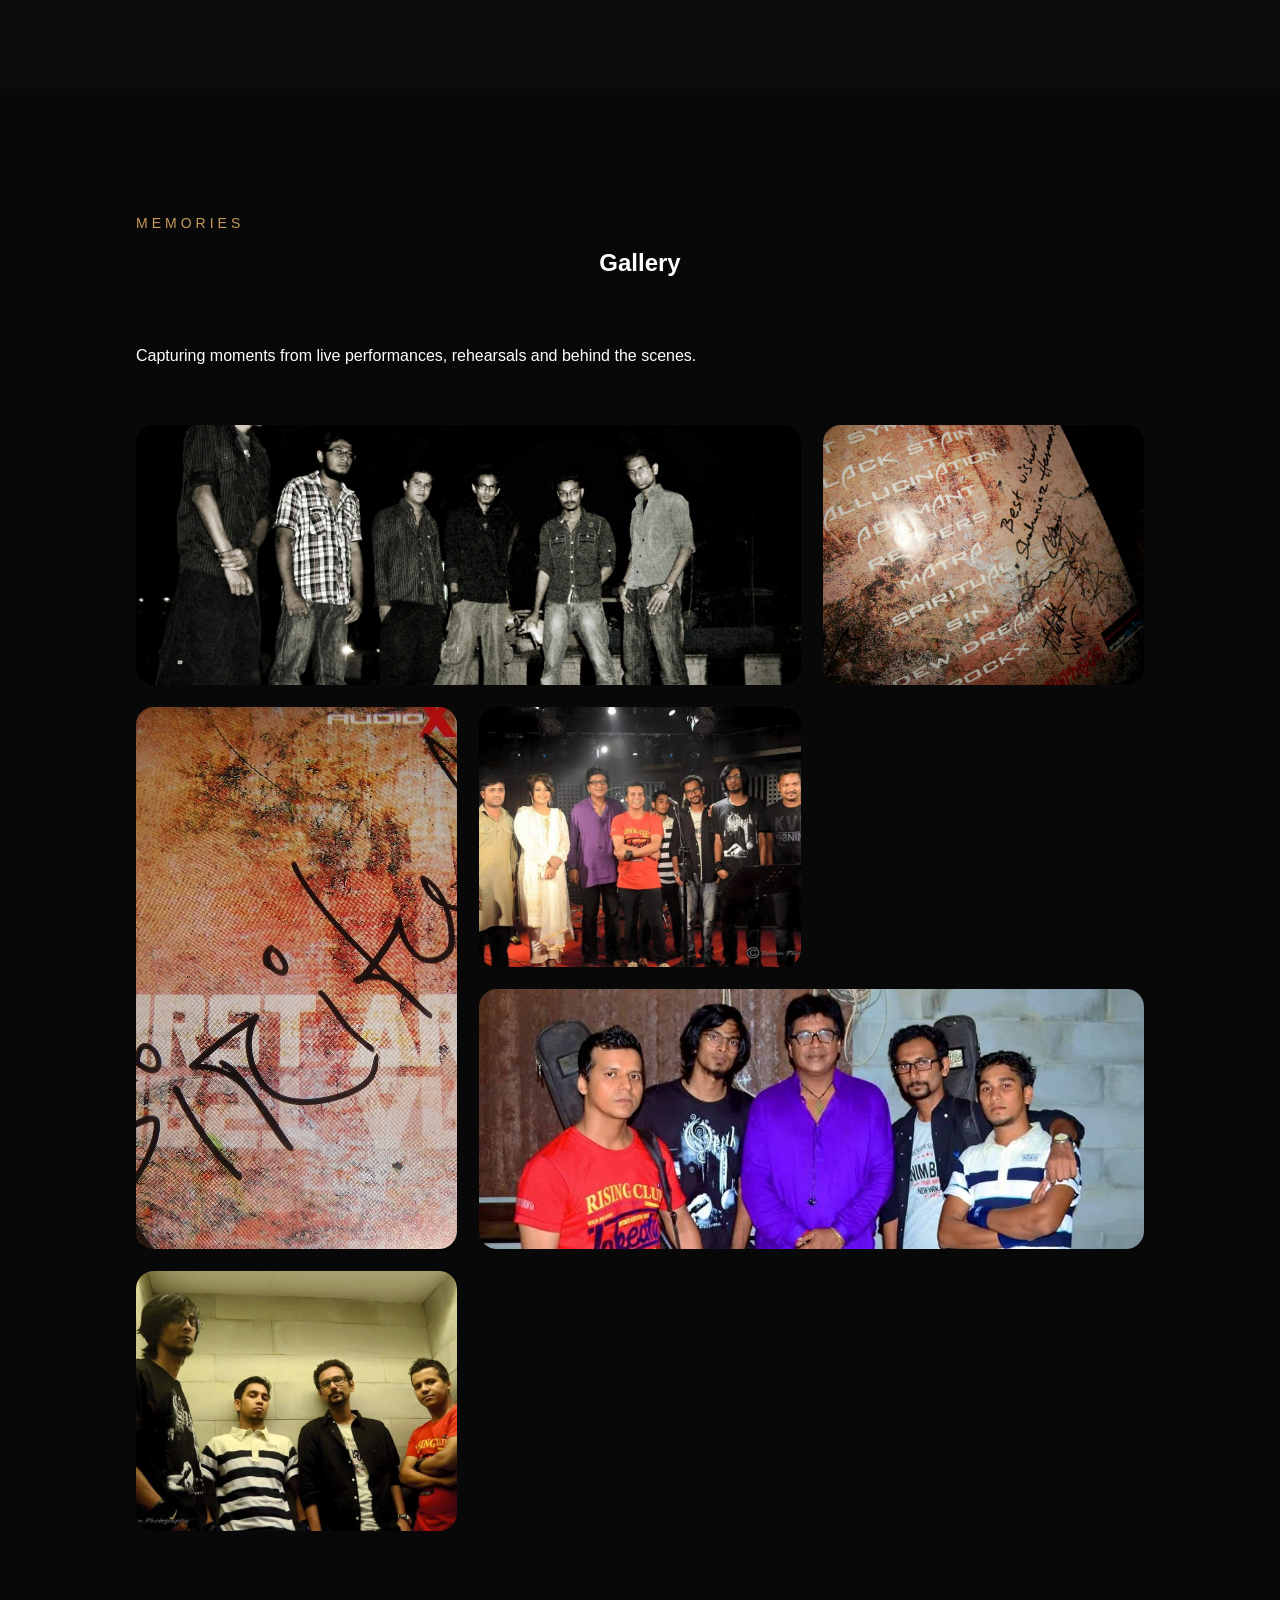
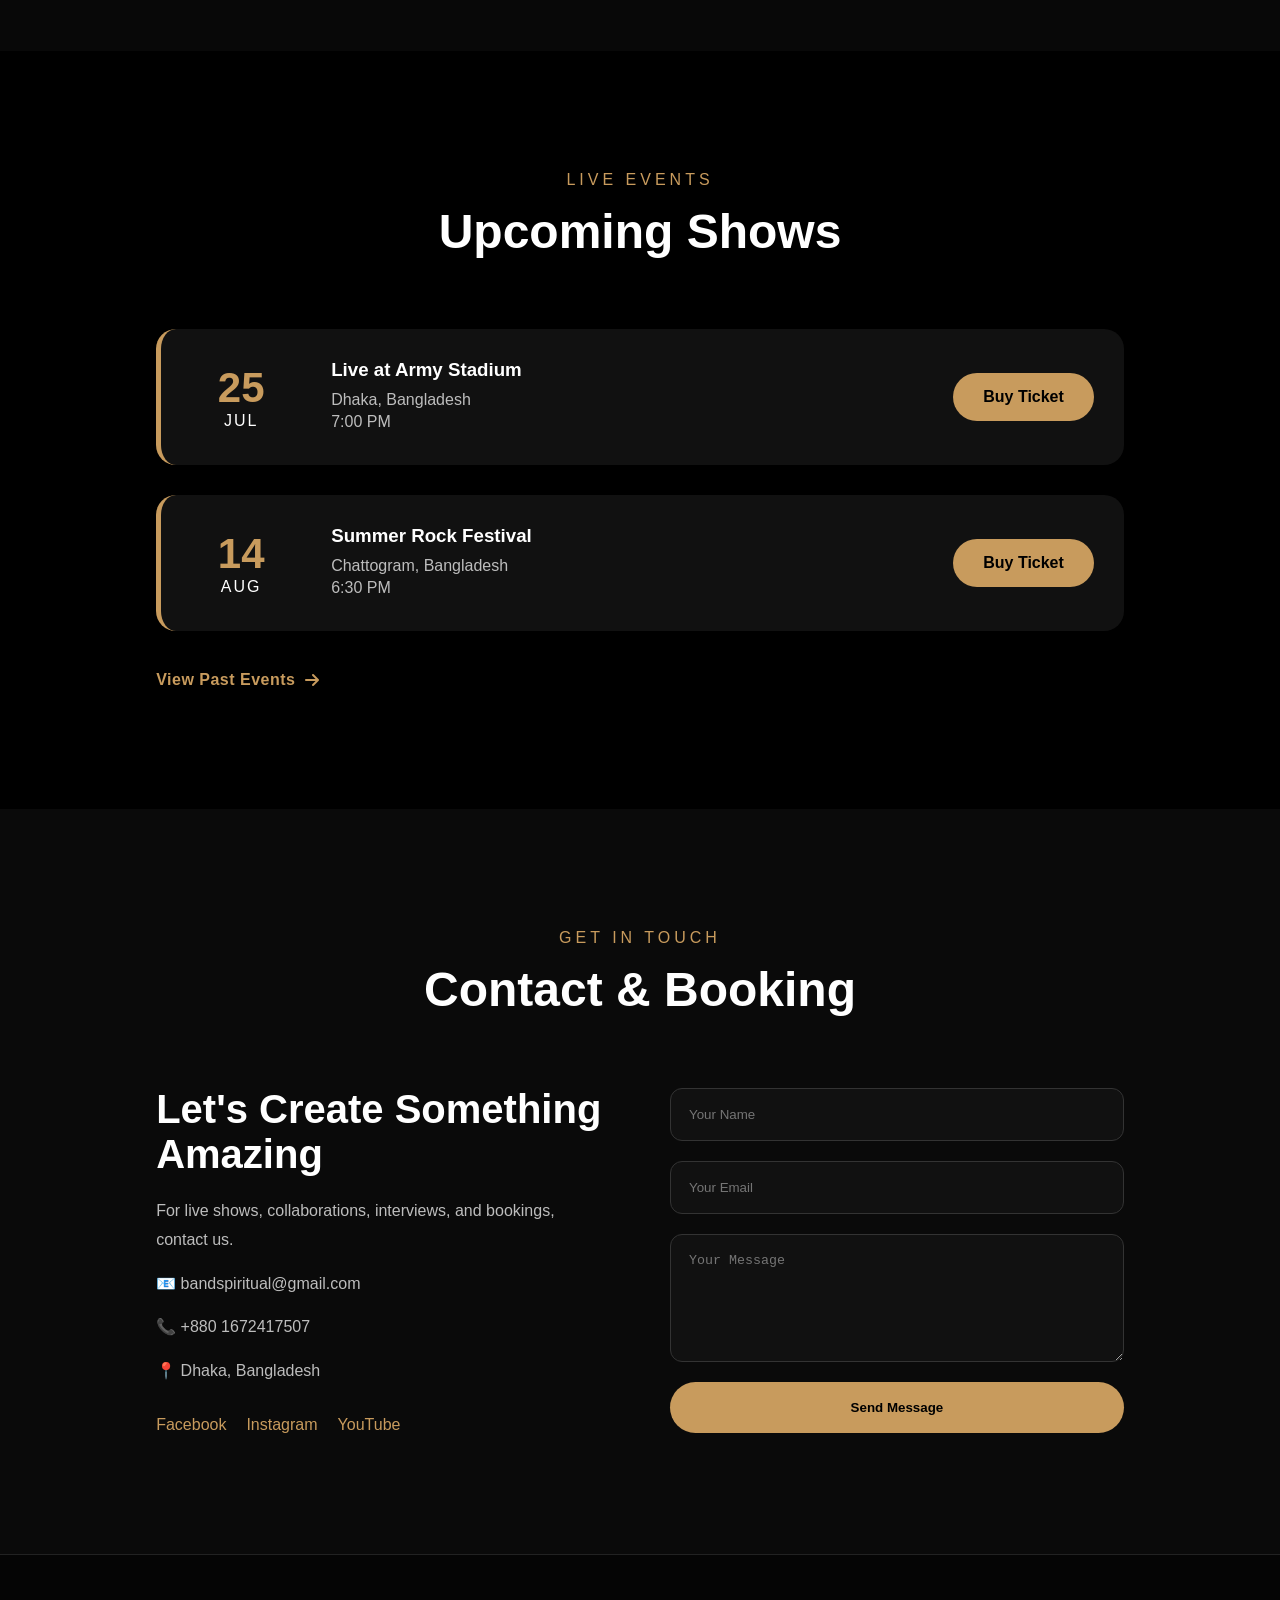
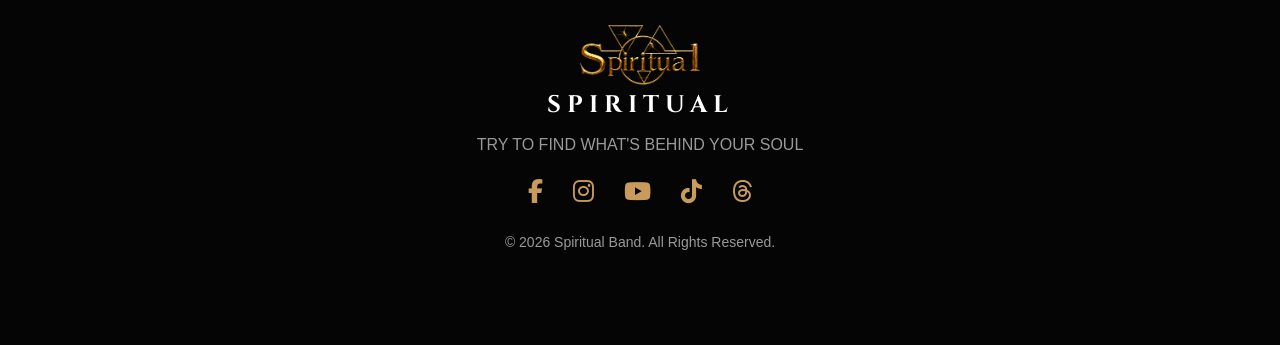
==== commit e09c57dc: "our-story.html and contacts section fixed" ====
--- a/index.html
+++ b/index.html
@@ -566,6 +566,7 @@
 
      <a href="past-events.html" class="past-events-link">
         View Past Events <i class="fa-solid fa-arrow-right"></i>
+    </a>
 
 </section>
 
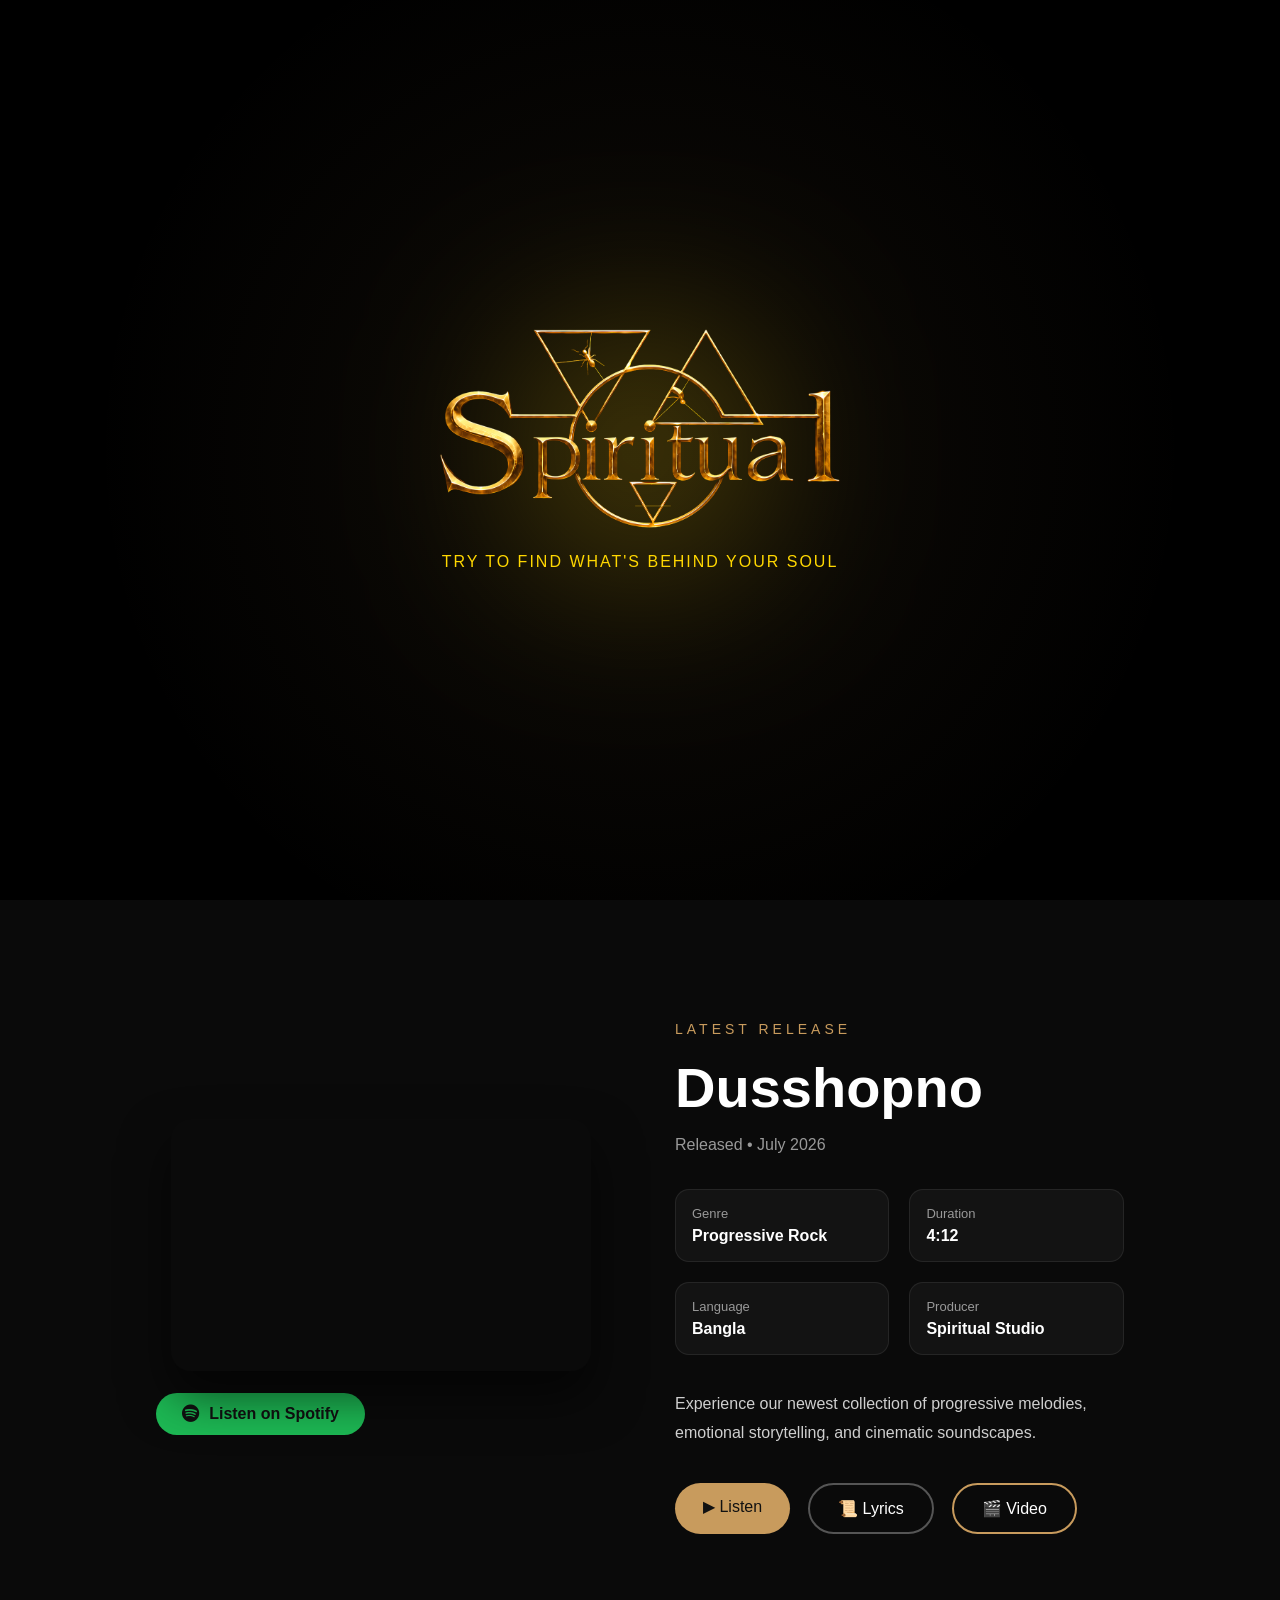
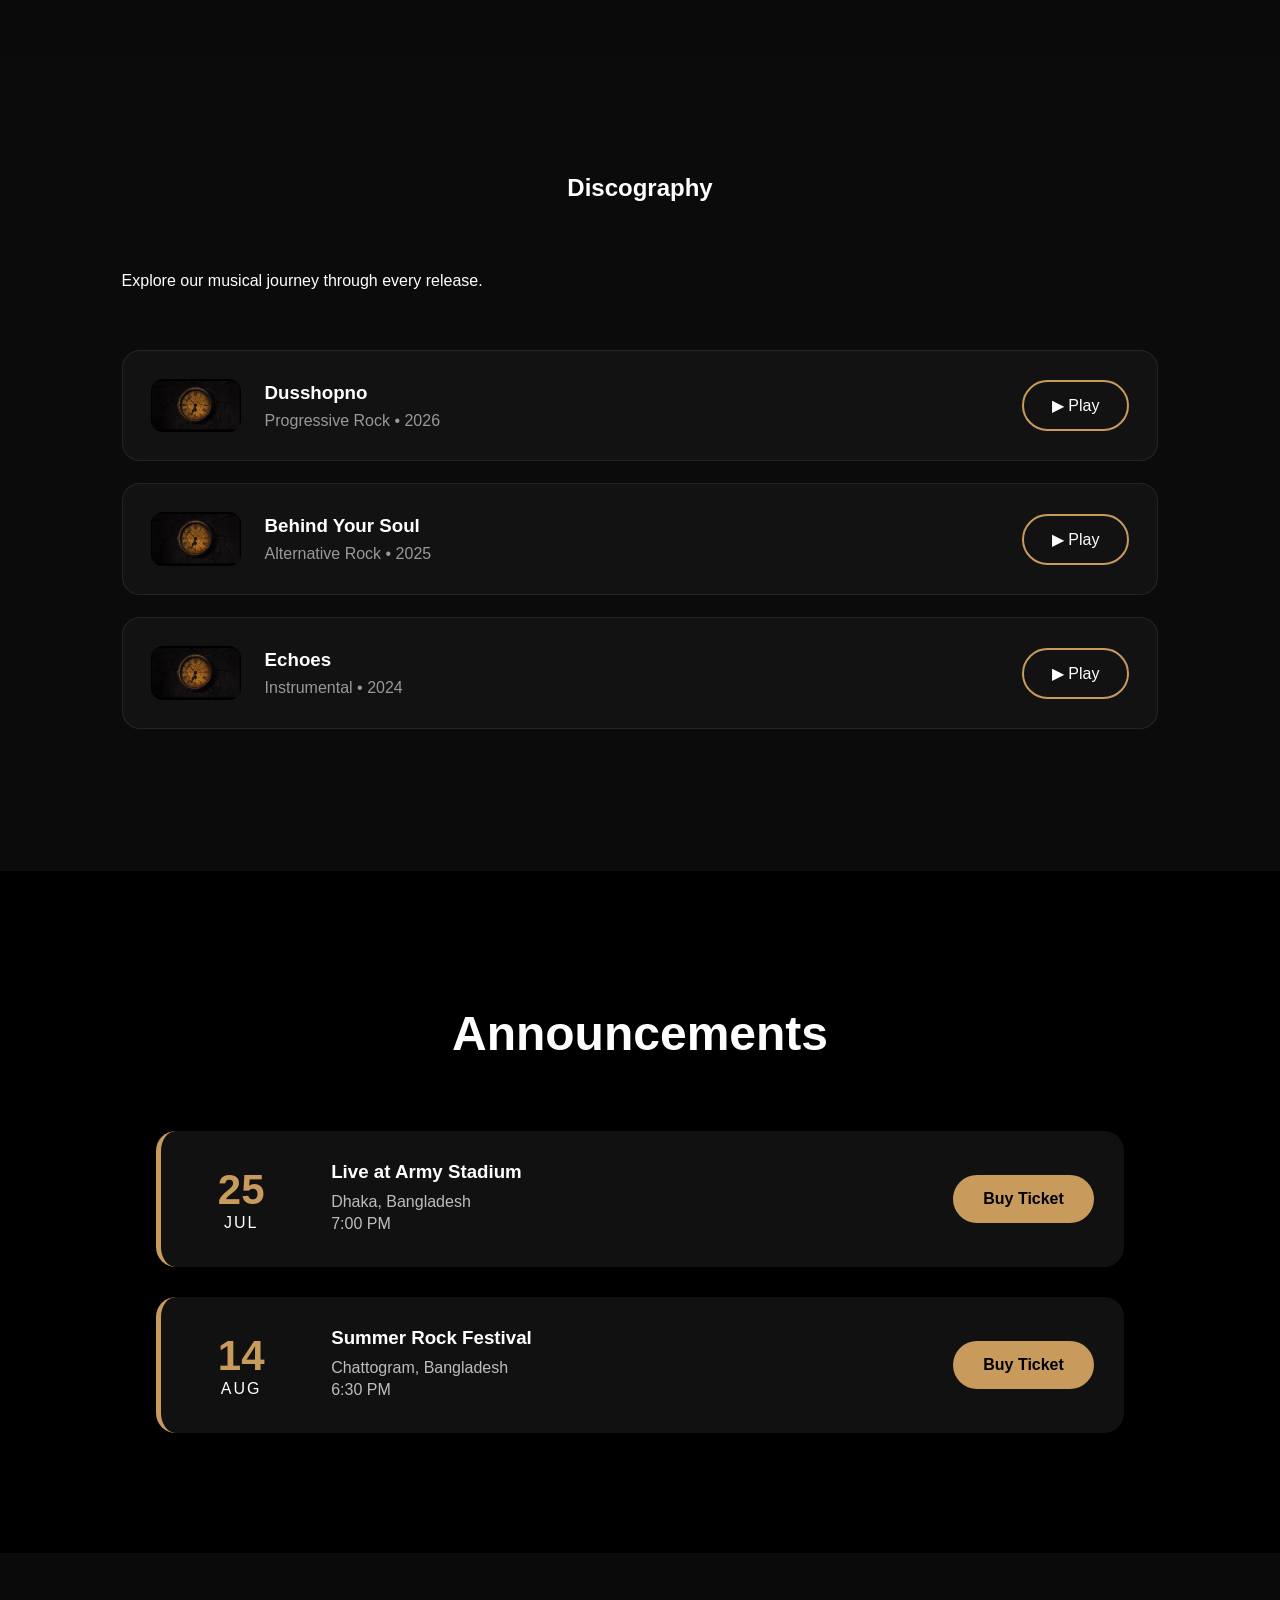
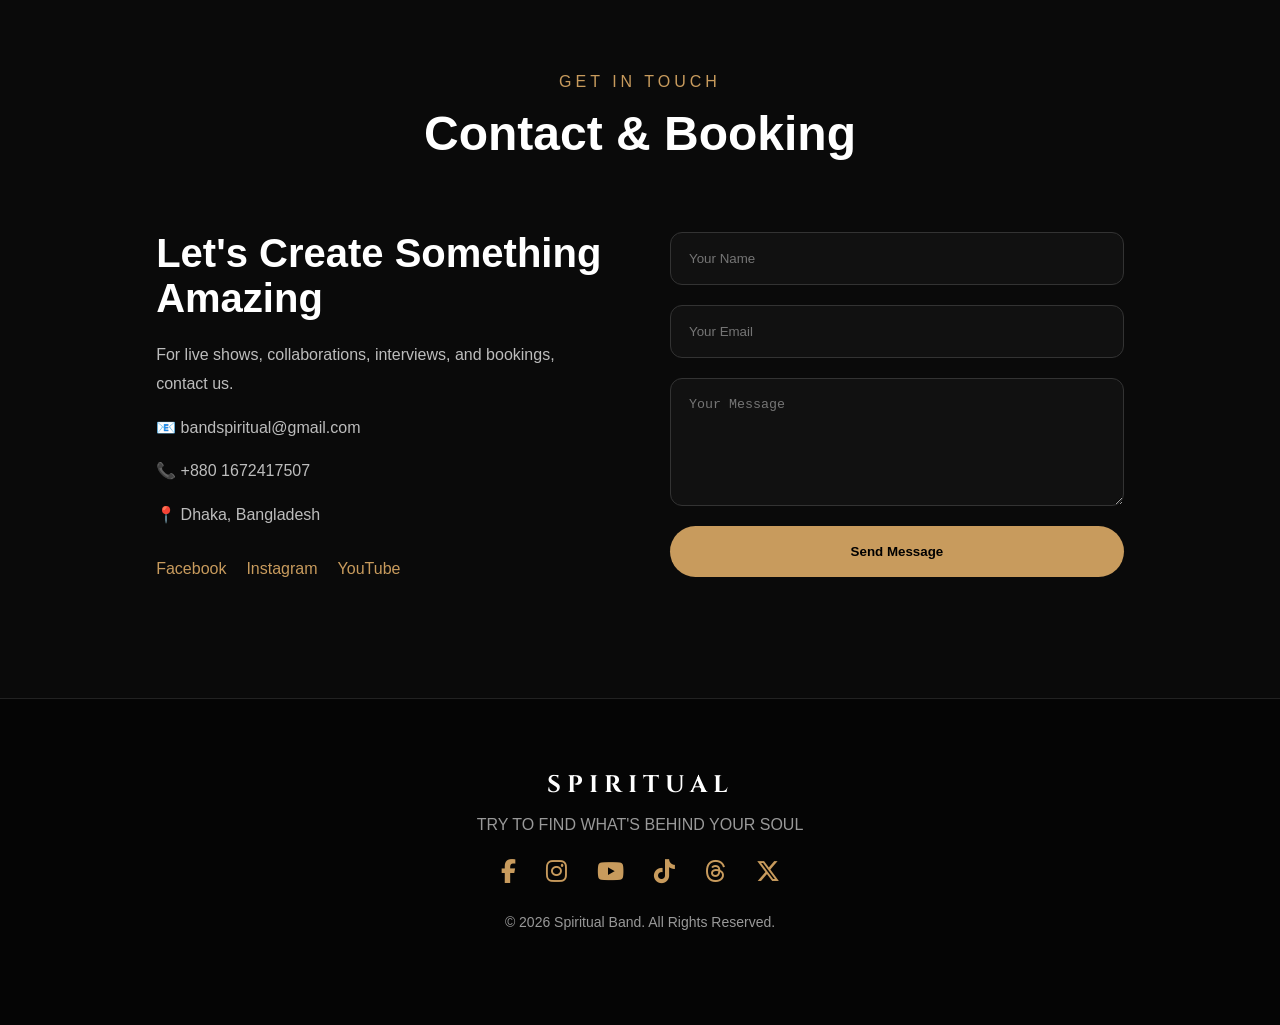
==== commit 64932a92: "contact page added" ====
--- a/index.html
+++ b/index.html
@@ -43,13 +43,14 @@
 
         <ul class="nav-links">
 
-            <li><a href="#home">Home</a></li>
-            <li><a href="#about">About</a></li>
-            <li><a href="#members">Members</a></li>
-            <li><a href="#music">Music</a></li>
-            <li><a href="#gallery">Gallery</a></li>
-            <li><a href="#events">Events</a></li>
-            <li><a href="#contact">Contact</a></li>
+            <li><a href="index.html#home">Home</a></li>
+            <li><a href="our-story.html">About</a></li>
+            <li><a href="members.html">Members</a></li>
+            <li><a href="music.html">Music</a></li>
+            <li><a href="gallery.html">Gallery</a></li>
+            <li><a href="past-events.html">Events</a></li>
+            <li><a href="contact.html">Contact</a></li>
+            <li><a href="#store">Store</a></li>
 
         </ul>
 
@@ -85,156 +86,7 @@
     </div>
 
 </section>
-        <section class="about fade-up" id="about">
-
-    <div class="container">
-
-        <div class="about-image">
-
-            <img src="assets/images/Band img.jpg" alt="Spiritual Band">
-
-        </div>
-
-        <div class="about-content">
-
-            <span class="section-subtitle">
-                ABOUT US
-            </span>
-
-            <h2>
-                Spiritual Band
-            </h2>
-
-            <p>
-                Spiritual is a Dhaka-based progressive/psychedelic rock band formed in
-2010. Known for blending immersive soundscapes with meaningful
-expression, the band has built a distinct identity in Bangladesh's
-alternative music scene.
-            </p>
-
-            <p>
-                Every performance is a journey into emotion, energy,
-                and artistic expression.
-            </p>
-
-            <a href="our-story.html" class="about-btn">
-                Read More
-            </a>
-
-        </div>
-
-    </div>
-
-</section>
-
-<section class="members fade-up" id="members">
-
-    <div class="members-container">
-
-        <div class="section-title">
-
-            <span>OUR BAND</span>
-
-            <h2>Meet The Members</h2>
-
-        </div>
-
-        <div class="members-grid">
-
-            <div class="member-card">
-
-                <img src="assets/images/members/Mim1.jpg" alt="Rifat Hossain Mim">
-
-                <h3>Rifat Hossain Mim</h3>
-
-                <p>Lead Vocalist and Guitarist</p>
-
-                <div class="socials">
-
-                    <a href="https://www.instagram.com/rifat_hossain_mim/" target="_blank" rel="noopener noreferrer">Instagram</a>
-
-                    <a href="https://www.facebook.com/Rhmspiritual/" target="_blank" rel="noopener noreferrer">Facebook</a>
-
-                </div>
-
-            </div>
-
-            <div class="member-card">
-
-                <img src="assets/images/members/Maruf1.jpg" alt="Maruf Ahmed Shawon">
-
-                <h3>Maruf Ahmed Shawon</h3>
-
-                <p>Backing Vocalist and Keyboardist</p>
-
-                <div class="socials">
-
-                    <a href="https://www.instagram.com/maruf_shawon_/" target="_blank" rel="noopener noreferrer">Instagram</a>
-
-                    <a href="https://www.facebook.com/micky.maruf/" target="_blank" rel="noopener noreferrer">Facebook</a>
-
-                </div>
-
-            </div>
-
-            <div class="member-card">
-
-                <img src="assets/images/members/Shadman1.jpg" alt="Shadman Hossain">
-
-                <h3>Shadman Hossain</h3>
-
-                <p>Backing Vocalist and Guitarist</p>
-
-                <div class="socials">
-
-                    <a href="https://www.instagram.com/shadmanhossain/" target="_blank" rel="noopener noreferrer">Instagram</a>
-
-                    <a href="https://www.facebook.com/sadman.hossain.9699/" target="_blank" rel="noopener noreferrer">Facebook</a>
-
-                </div>
-
-            </div>
-
-                
-            <div class="member-card">
-
-                <img src="assets/images/members/Agun1.jpg" alt="Amzad Hossain Agun">
-
-                <h3>Amzad Hossain Agun</h3>
-
-                <p>Backing Vocalist and Bassist</p>
-
-                <div class="socials">
-
-                    <a href="https://www.instagram.com/amzadagun/" target="_blank" rel="noopener noreferrer">Instagram</a>
-
-                    <a href="https://www.facebook.com/agun.agun.948/" target="_blank" rel="noopener noreferrer">Facebook</a>
-
-                </div>
-            </div>
-
-            <div class="member-card">
-
-                <img src="assets/images/members/Xabir.jpg" alt="Ishnad Xabir Ahmed">
-
-                <h3>Ishnad Xabir Ahmed</h3>
-
-                <p>Drummer</p>
-
-                <div class="socials">
-
-                    <a href="https://www.instagram.com/vibekillerishnadxabir/" target="_blank" rel="noopener noreferrer">Instagram</a>
-
-                    <a href="https://www.facebook.com/xabir.ahmed/" target="_blank" rel="noopener noreferrer">Facebook</a>
-
-                </div>
-            </div>
-            
-        </div>
-
-    </div>
-
-</section>
+    
 
 <section class="album fade-up" id="album">
 
@@ -242,8 +94,20 @@
 
         <div class="album-image">
 
-            <img src="assets/images/albums/dusshopno.png"
-                 alt="Latest Album">
+            <div class="album-video-embed">
+                <iframe
+                src="https://www.youtube.com/embed/iO7ALjnhYc4?si=1K0Y42M2Ia0x1Edu" 
+                title="YouTube video player" 
+                frameborder="0" 
+                allow="accelerometer; autoplay; clipboard-write; encrypted-media; gyroscope; picture-in-picture; web-share" 
+                referrerpolicy="strict-origin-when-cross-origin" 
+                allowfullscreen>
+            </iframe>
+            </div>
+
+            <a href="https://open.spotify.com/track/3aGJqmYRoufuWSsKu46SDV" target="_blank" rel="noopener noreferrer" class="spotify-btn album-spotify-btn">
+                <i class="fa-brands fa-spotify"></i> Listen on Spotify
+            </a>
 
         </div>
 
@@ -303,19 +167,19 @@
 
             <div class="album-buttons">
 
-    <a href="#" class="listen-btn">
+    <a href="https://open.spotify.com/track/3aGJqmYRoufuWSsKu46SDV" target="_blank" rel="noopener noreferrer" class="listen-btn">
 
         ▶ Listen
 
     </a>
 
-    <a href="#" class="lyrics-btn">
+    <a href="music.html#lyrics-dusshopno" class="lyrics-btn">
 
         📜 Lyrics
 
     </a>
 
-    <a href="#" class="video-btn">
+    <a href="https://www.youtube.com/watch?v=iO7ALjnhYc4" target="_blank" rel="noopener noreferrer" class="video-btn">
 
         🎬 Video
 
@@ -328,33 +192,6 @@
 
 </section>
 
-<section class="music-player fade-up" id="music">
-
-    <div class="player-glow-wrap">
-    <div class="player-glow"></div>
-    <div class="player-container">
-
-        <h2>Now Playing</h2>
-
-        <div class="youtube-embed">
-            <iframe
-                title="YouTube player"
-                src="https://www.youtube.com/embed/iO7ALjnhYc4"
-                frameborder="0"
-                allowfullscreen=""
-                allow="accelerometer; autoplay; clipboard-write; encrypted-media; gyroscope; picture-in-picture"
-                loading="lazy">
-            </iframe>
-        </div>
-
-        <a href="https://open.spotify.com/track/3aGJqmYRoufuWSsKu46SDV" target="_blank" rel="noopener noreferrer" class="spotify-btn">
-            <i class="fa-brands fa-spotify"></i> Listen on Spotify
-        </a>
-
-    </div>
-    </div>
-
-</section>
 
 <section class="discography fade-up" id="discography">
 
@@ -455,57 +292,11 @@
 </section>
 
 
-<section class="gallery fade-up" id="gallery">
-
-    <span class="section-subtitle">
-        MEMORIES
-    </span>
-
-    <h2 class="section-title">
-        Gallery
-    </h2>
-
-    <p class="section-description">
-        Capturing moments from live performances,
-        rehearsals and behind the scenes.
-    </p>
-
-    <div class="gallery-grid">
-
-        <div class="gallery-item wide">
-            <img src="assets/images/gallery/1st line up.jpg" alt="Live Performance">
-        </div>
-
-        <div class="gallery-item">
-            <img src="assets/images/gallery/Ovishopto mix album cover.jpg" alt="Band">
-        </div>
-
-        <div class="gallery-item tall">
-            <img src="assets/images/gallery/The First Arena.jpg" alt="Stage">
-        </div>
-
-        <div class="gallery-item">
-            <img src="assets/images/gallery/Baoishakhi Tv live.jpg" alt="Studio">
-        </div>
-
-        <div class="gallery-item wide">
-            <img src="assets/images/gallery/Maqsood vai.jpg" alt="Audience">
-        </div>
-
-        <div class="gallery-item">
-            <img src="assets/images/gallery/Spiritual.jpg" alt="Backstage">
-        </div>
-
-    </div>
-
-</section>
-
 <section class="events fade-up" id="events">
 
     <div class="section-title">
 
-        <span>LIVE EVENTS</span>
-        <h2>Upcoming Shows</h2>
+        <h2>Announcements</h2>
 
     </div>
 
@@ -564,9 +355,6 @@
 
     </div>
 
-     <a href="past-events.html" class="past-events-link">
-        View Past Events <i class="fa-solid fa-arrow-right"></i>
-    </a>
 
 </section>
 
@@ -664,8 +452,6 @@
 
     <div class="footer-content">
 
-        <img src="assets/images/SL logo.png" alt="Spiritual Logo" class="footer-logo">
-
         <h2>SPIRITUAL</h2>
 
         <p>TRY TO FIND WHAT'S BEHIND YOUR SOUL</p>
@@ -677,6 +463,7 @@
             <a href="https://www.youtube.com/@Spiritualbandofficial" target="_blank"><i class="fa-brands fa-youtube"></i></a>
             <a href="https://www.tiktok.com/@spiritualband" target="_blank"><i class="fa-brands fa-tiktok"></i></a>
             <a href="https://www.threads.com/spiritualband_official" target="_blank"><i class="fa-brands fa-threads"></i></a>
+            <a href="https://x.com/Spiritual_bd" target="_blank"><i class="fa-brands fa-x-twitter"></i></a>
         </div>
 
         <p class="copyright">
@@ -697,6 +484,11 @@
 <script src="./js/scroll.js"></script>
 <script src="./js/main.js"></script>
 <script src="./js/script.js"></script>
+<script src="./js/contact.js"></script>
+<script src="./js/past-events.js"></script>
+<script src="./js/gallery.js"></script>
+<script src="./js/music-page.js"></script>
+
 </body>
 
 
--- a/css/style.css
+++ b/css/style.css
@@ -328,6 +328,14 @@
 /* Heading */
 .about-content h2{
 
+    font-size:50px;
+    margin:20px 0;
+    color:white;
+}
+
+.about-content h1{
+
+    font-family: 'Cinzel', serif;
     font-size:50px;
     margin:20px 0;
     color:white;
@@ -974,14 +982,6 @@
     padding:70px 8%;
     text-align:center;
     border-top:1px solid #222;
-
-}
-
-.footer-logo{
-    
-    
-    width:120px;
-    
 
 }
 
@@ -1344,4 +1344,5 @@
     padding-left:20px;
     color:#cfcfcf;
     line-height:1.8;
-}+}
+
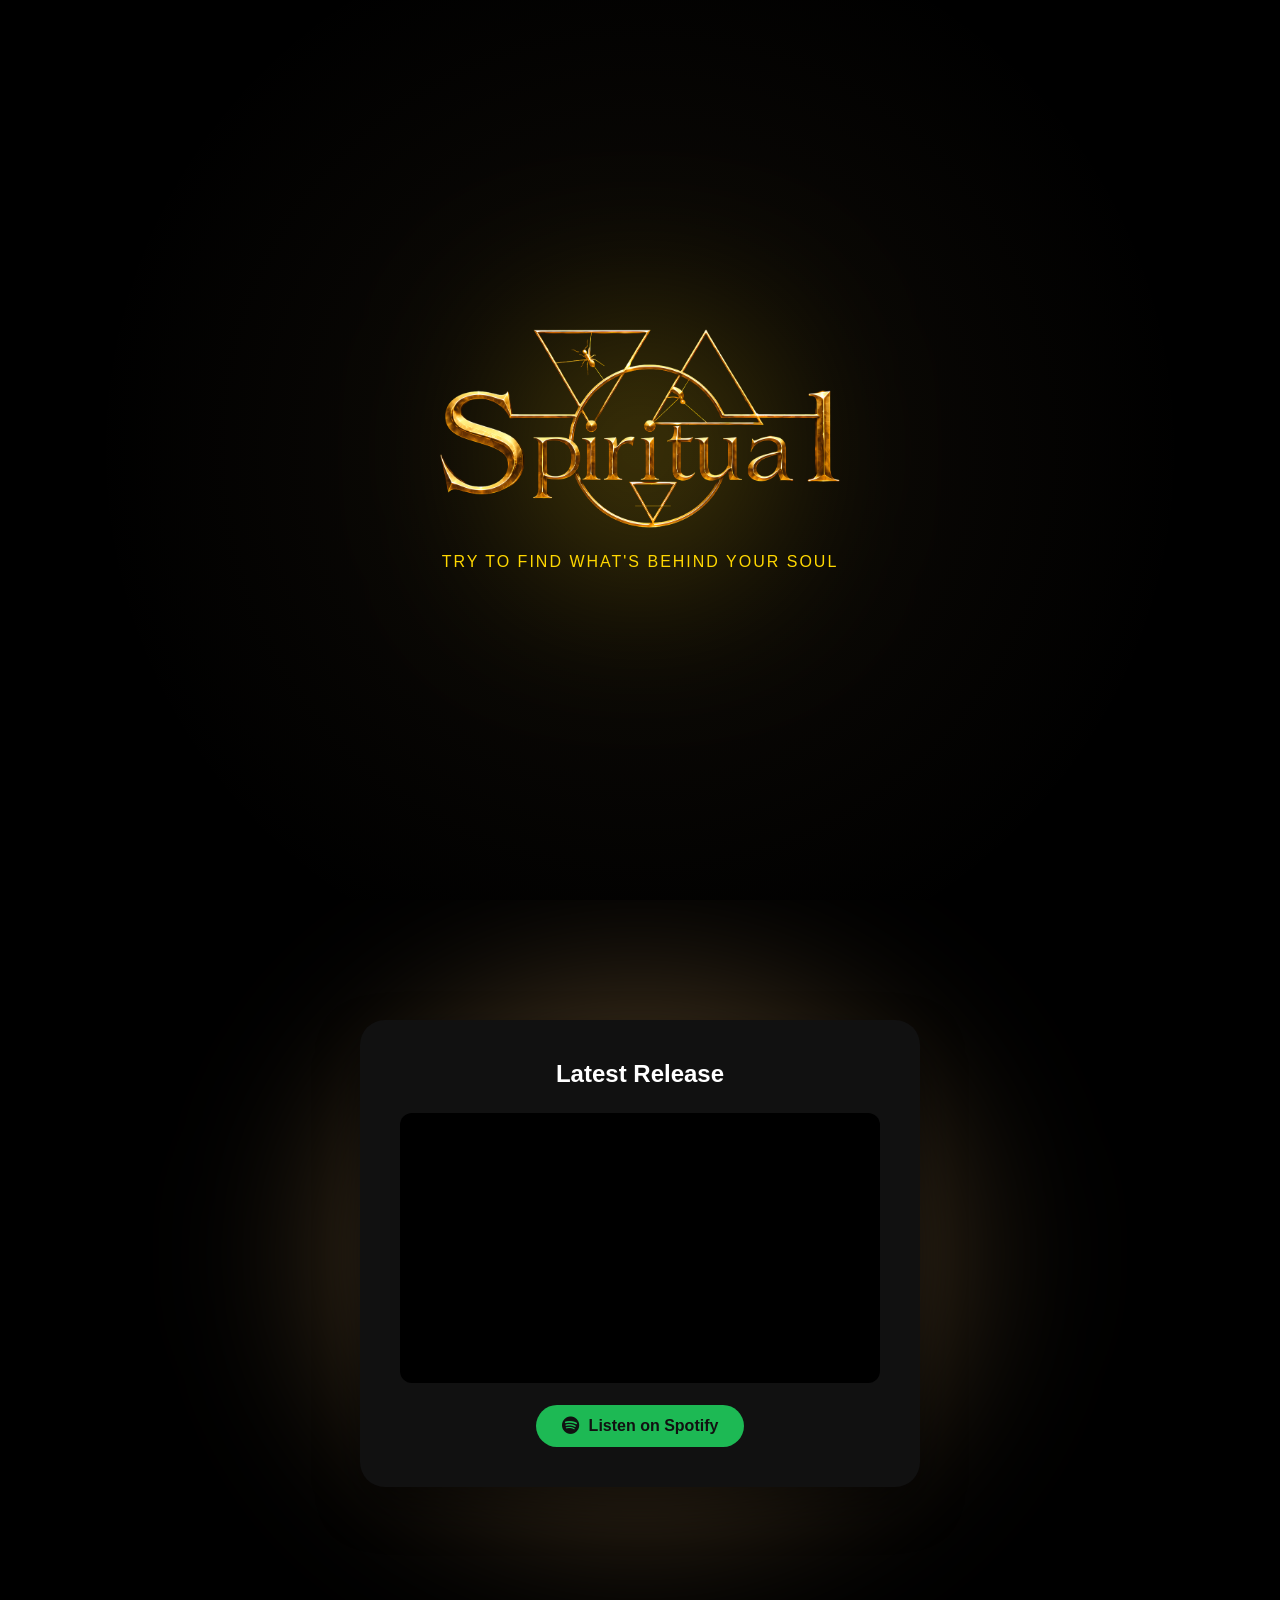
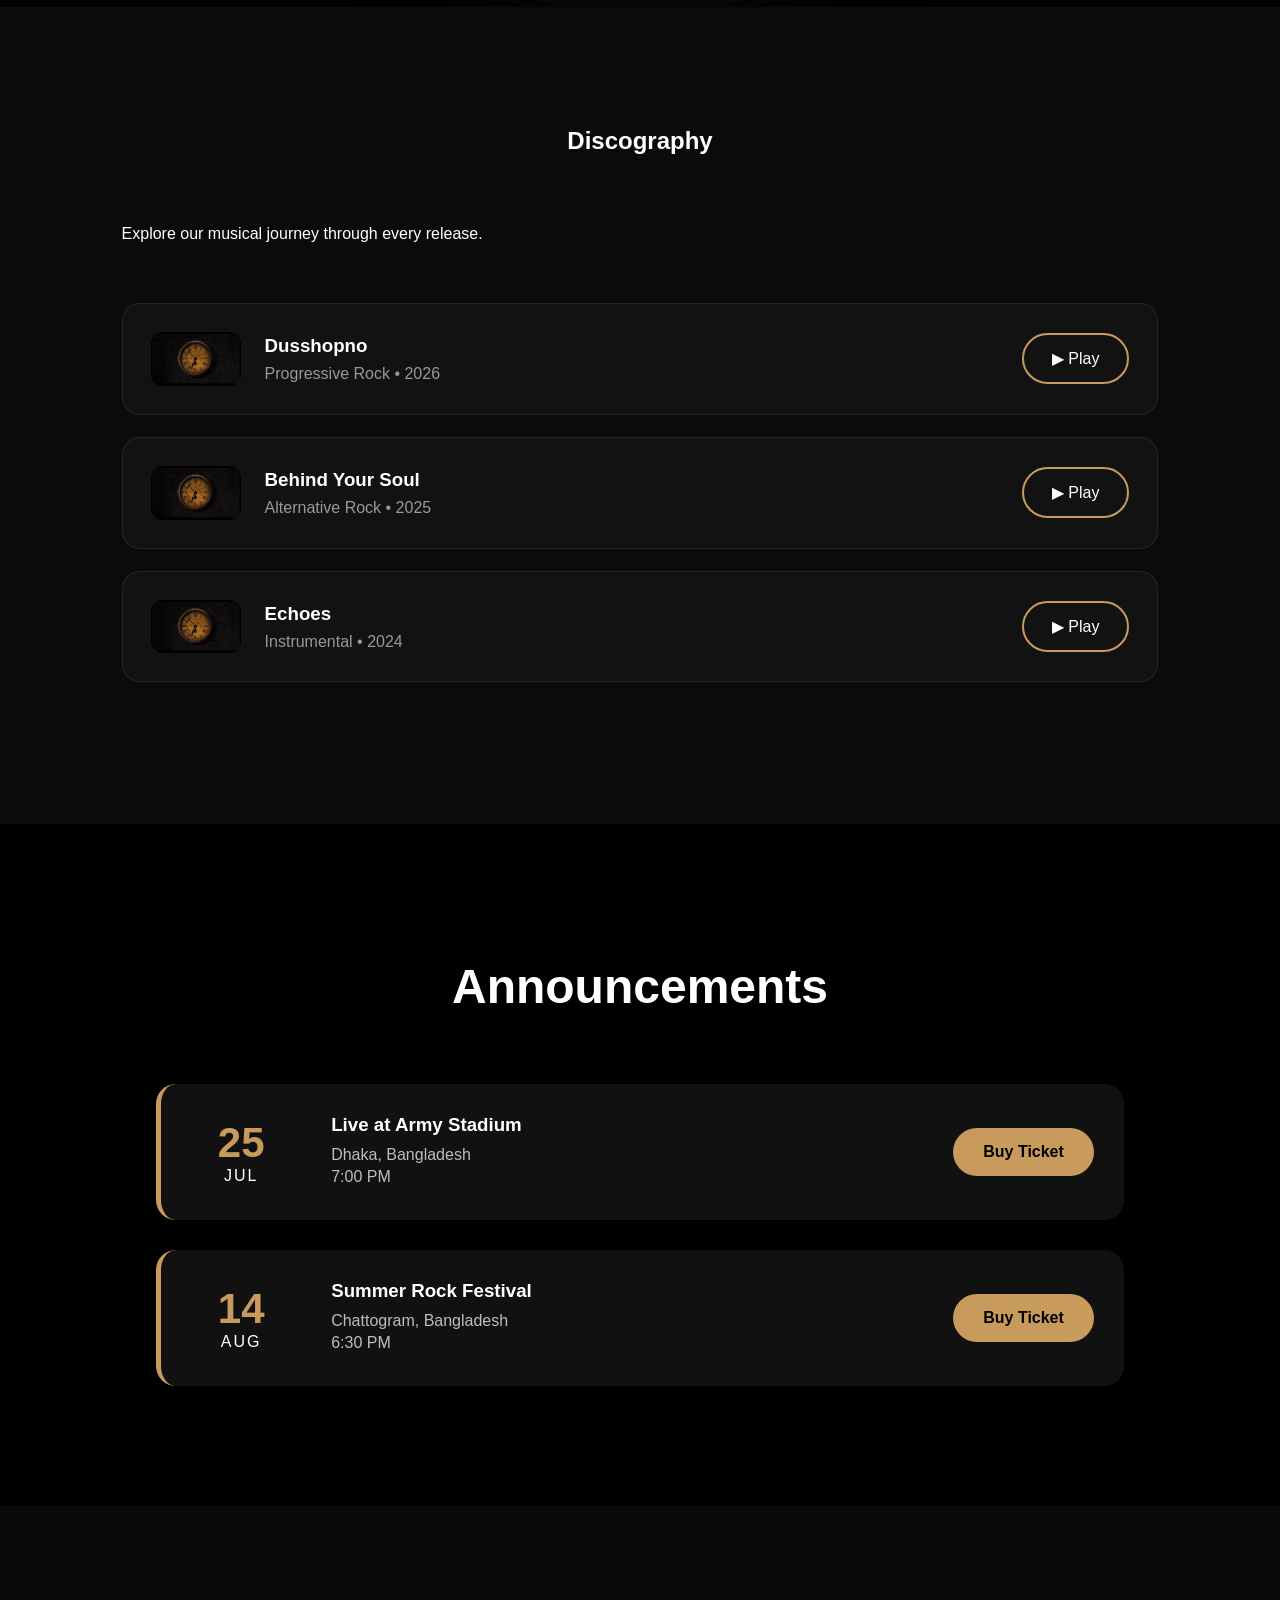
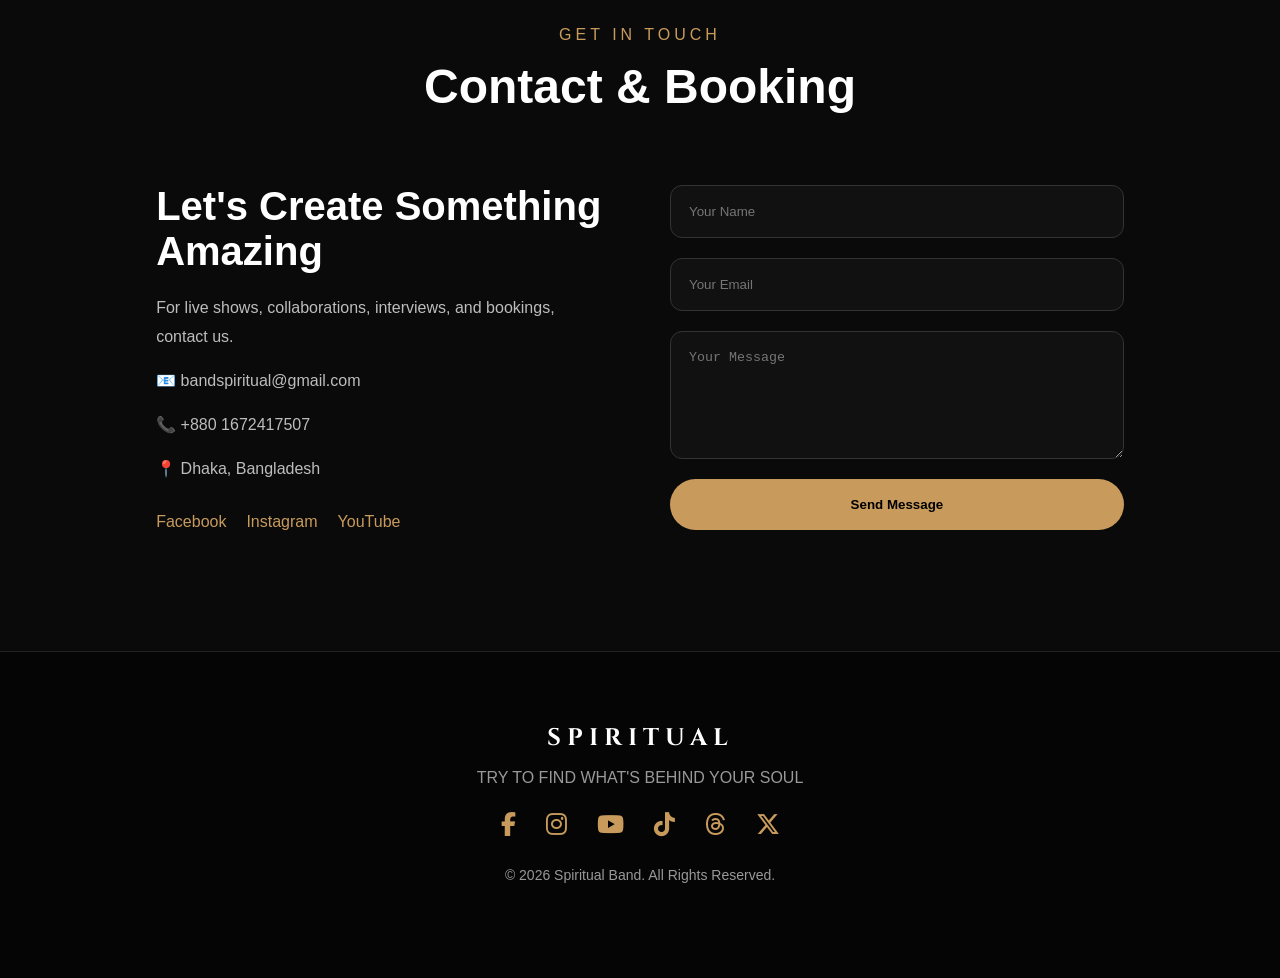
==== commit 6fb4a4a2: "Latest release Redesigned" ====
--- a/index.html
+++ b/index.html
@@ -88,109 +88,33 @@
 </section>
     
 
-<section class="album fade-up" id="album">
-
-    <div class="album-container">
-
-        <div class="album-image">
-
-            <div class="album-video-embed">
-                <iframe
-                src="https://www.youtube.com/embed/iO7ALjnhYc4?si=1K0Y42M2Ia0x1Edu" 
-                title="YouTube video player" 
-                frameborder="0" 
-                allow="accelerometer; autoplay; clipboard-write; encrypted-media; gyroscope; picture-in-picture; web-share" 
-                referrerpolicy="strict-origin-when-cross-origin" 
-                allowfullscreen>
+<section class="music-player fade-up" id="music">
+
+    <div class="player-glow-wrap">
+    <div class="player-glow"></div>
+    <div class="player-container">
+
+        <h2>Latest Release</h2>
+
+        <div class="youtube-embed">
+            <iframe
+                title="YouTube player"
+                src="https://www.youtube.com/embed/iO7ALjnhYc4"
+                frameborder="0"
+                allowfullscreen=""
+                allow="accelerometer; autoplay; clipboard-write; encrypted-media; gyroscope; picture-in-picture"
+                loading="lazy">
             </iframe>
-            </div>
-
-            <a href="https://open.spotify.com/track/3aGJqmYRoufuWSsKu46SDV" target="_blank" rel="noopener noreferrer" class="spotify-btn album-spotify-btn">
-                <i class="fa-brands fa-spotify"></i> Listen on Spotify
-            </a>
-
-        </div>
-
-        <div class="album-content">
-
-            <span class="section-subtitle">
-                LATEST RELEASE
-            </span>
-
-            <h2>Dusshopno</h2>
-
-            <p class="release-date">
-
-Released • July 2026
-
-</p>
-
-<div class="album-meta">
-
-    <div class="fade-up">
-
-        <span>Genre</span>
-        <strong>Progressive Rock</strong>
-
-    </div>
-
-    <div class="fade-up">
-
-        <span>Duration</span>
-        <strong>4:12</strong>
-
-    </div>
-
-    <div class="fade-up">
-
-        <span>Language</span>
-        <strong>Bangla</strong>
-
-    </div>
-
-    <div class="fade-up">
-
-        <span>Producer</span>
-        <strong>Spiritual Studio</strong>
-
-    </div>
-
-</div>
-
-            <p class="album-description">
-
-            Experience our newest collection of
-            progressive melodies, emotional storytelling,
-            and cinematic soundscapes.
-
-            </p>
-
-            <div class="album-buttons">
-
-    <a href="https://open.spotify.com/track/3aGJqmYRoufuWSsKu46SDV" target="_blank" rel="noopener noreferrer" class="listen-btn">
-
-        ▶ Listen
-
-    </a>
-
-    <a href="music.html#lyrics-dusshopno" class="lyrics-btn">
-
-        📜 Lyrics
-
-    </a>
-
-    <a href="https://www.youtube.com/watch?v=iO7ALjnhYc4" target="_blank" rel="noopener noreferrer" class="video-btn">
-
-        🎬 Video
-
-    </a>
-
-</div>
-        </div>
-
+        </div>
+
+        <a href="https://open.spotify.com/track/3aGJqmYRoufuWSsKu46SDV" target="_blank" rel="noopener noreferrer" class="spotify-btn">
+            <i class="fa-brands fa-spotify"></i> Listen on Spotify
+        </a>
+    </div>
     </div>
 
 </section>
+
 
 
 <section class="discography fade-up" id="discography">
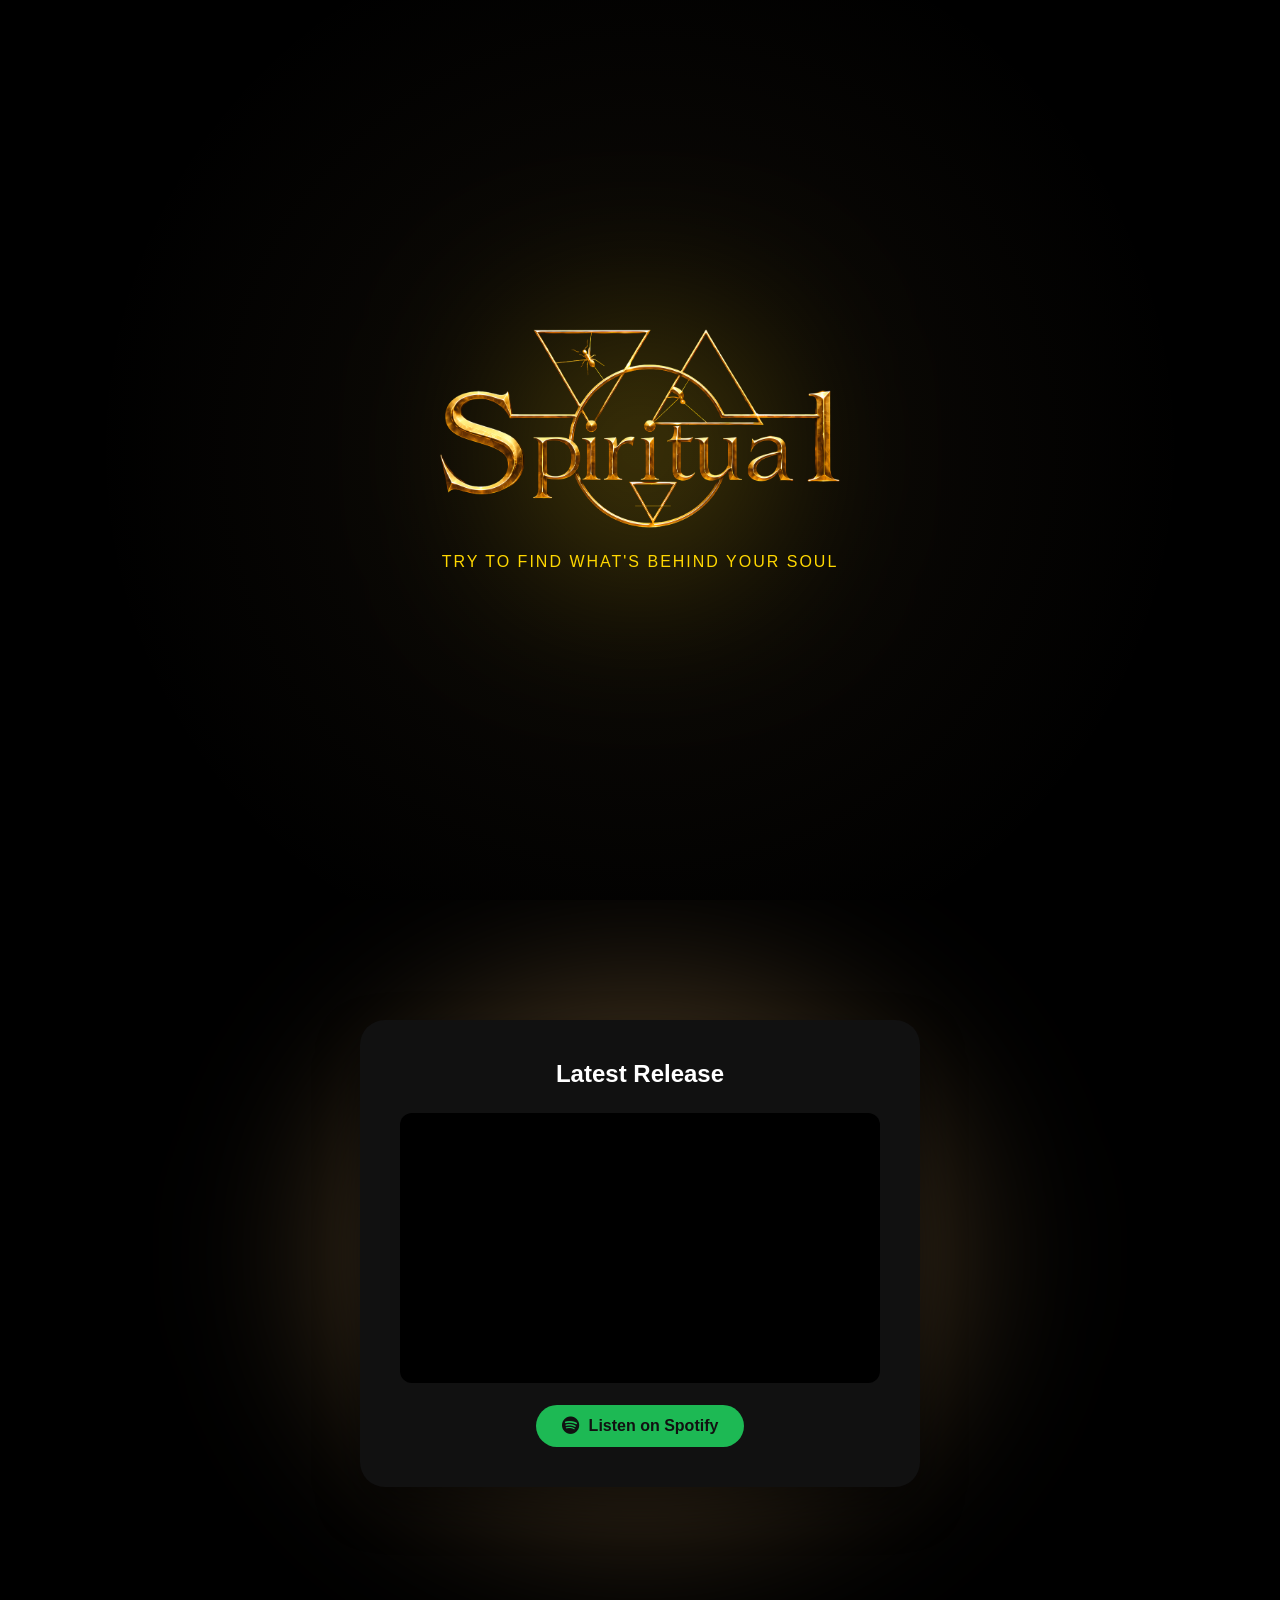
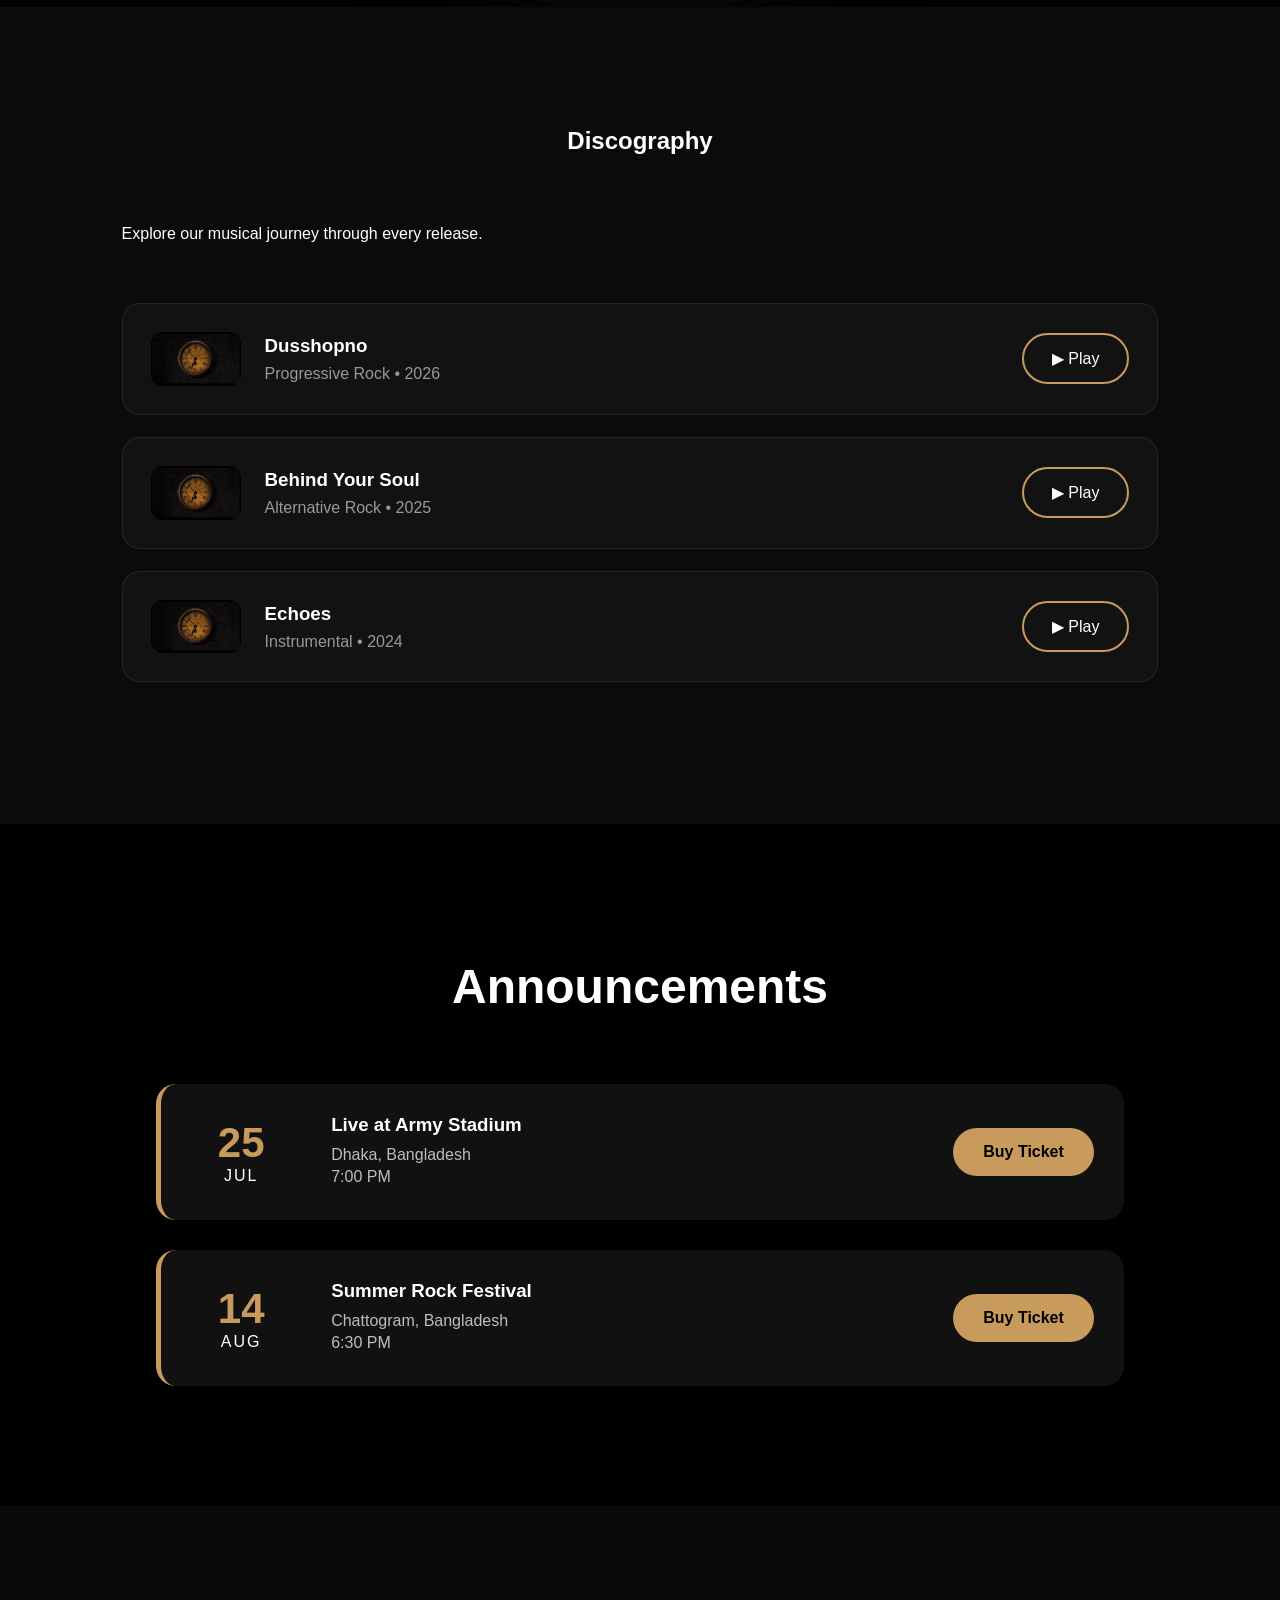
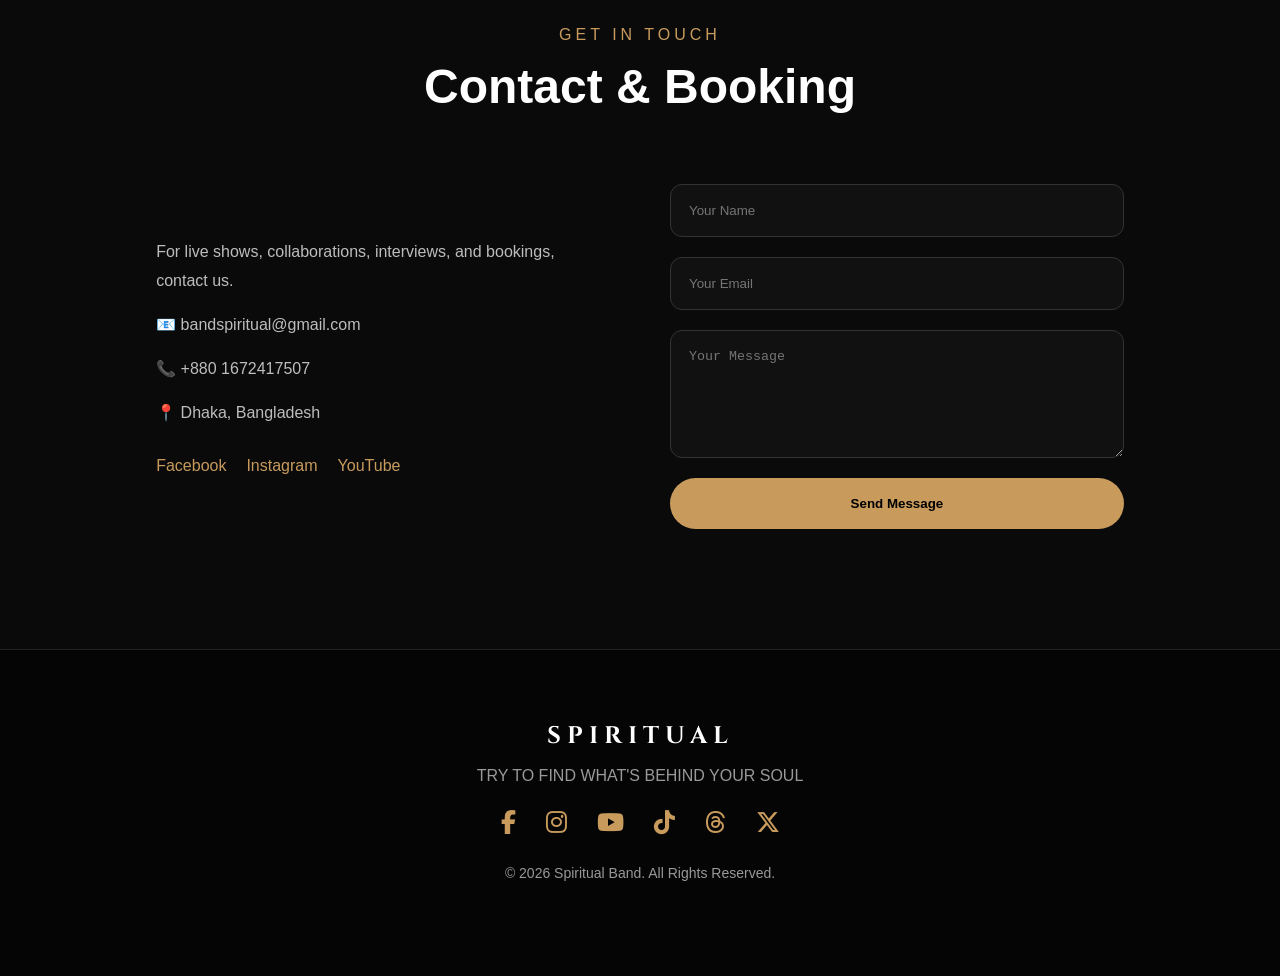
==== commit 0f0fcf4c: "changes in home page" ====
--- a/index.html
+++ b/index.html
@@ -296,8 +296,6 @@
         <!-- Contact Info -->
         <div class="contact-info">
 
-            <h3>Let's Create Something Amazing</h3>
-
             <p>
                 For live shows, collaborations, interviews,
                 and bookings, contact us.
--- a/css/style.css
+++ b/css/style.css
@@ -339,6 +339,7 @@
     font-size:50px;
     margin:20px 0;
     color:white;
+    letter-spacing:3px;
 }
 
 /* Paragraph */
@@ -501,105 +502,6 @@
 
 }
 
-
-/* Album Cover */
-/*.album-image{
-
-    display:flex;
-    justify-content:center;
-}
-
-.album-image img{
-
-    width:100%;
-    max-width:420px;
-    border-radius:20px;
-    box-shadow:0 25px 50px rgba(0,0,0,.6);
-    transition:.5s;
-}
-
-.album-image img:hover{
-
-    transform:scale(1.05) rotate(-2deg);
-}
-
-.album-content h2{
-
-    font-size:52px;
-    color:white;
-    margin:20px 0;
-}
-
-.release-date{
-
-    color:#C89B5D;
-    margin-bottom:25px;
-    letter-spacing:2px;
-}
-
-.album-content p{
-
-    color:#bdbdbd;
-    line-height:1.8;
-    margin-bottom:25px;
-}
-
-.album-buttons{
-
-    display:flex;
-    gap:20px;
-    flex-wrap:wrap;
-}
-
-.listen-btn{
-
-    background:#C89B5D;
-    color:black;
-    padding:15px 35px;
-    border-radius:50px;
-    text-decoration:none;
-    font-weight:bold;
-    transition:.4s;
-}
-
-.listen-btn:hover{
-
-    transform:translateY(-5px);
-    box-shadow:0 0 25px rgba(200,155,93,.5);
-}
-
-.lyrics-btn{
-
-    border:2px solid #C89B5D;
-    color:white;
-    padding:15px 35px;
-    border-radius:50px;
-    text-decoration:none;
-    transition:.4s;
-}
-
-.lyrics-btn:hover{
-
-    background:#C89B5D;
-    color:black;
-}
-
-@media(max-width:768px){
-
-.album-container{
-
-grid-template-columns:1fr;
-text-align:center;
-
-}
-
-.album-buttons{
-
-justify-content:center;
-
-}
-
-}*/
 
 .music-player{
 
@@ -693,65 +595,6 @@
 
     font-size:18px;
 }
-
-
-
-/*.gallery{
-
-    background:#0a0a0a;
-    padding:120px 8%;
-}
-
-.gallery-grid{
-
-    display:grid;
-    grid-template-columns:repeat(auto-fit,minmax(300px,1fr));
-    gap:25px;
-}
-
-.gallery-item{
-
-    width:100%;
-    height:280px;
-    object-fit:cover;
-    border-radius:18px;
-    cursor:pointer;
-    transition:.4s;
-}
-
-.gallery-item:hover{
-
-    transform:scale(1.05);
-    box-shadow:0 20px 40px rgba(0,0,0,.5);
-}
-
-#lightbox{
-
-    position:fixed;
-    inset:0;
-    background:rgba(0,0,0,.95);
-    display:none;
-    justify-content:center;
-    align-items:center;
-    z-index:9999;
-}
-
-#lightbox img{
-
-    max-width:90%;
-    max-height:90%;
-    border-radius:20px;
-}
-
-#close{
-
-    position:absolute;
-    top:30px;
-    right:40px;
-    color:white;
-    font-size:50px;
-    cursor:pointer;
-}*/
 
 .events{
 
